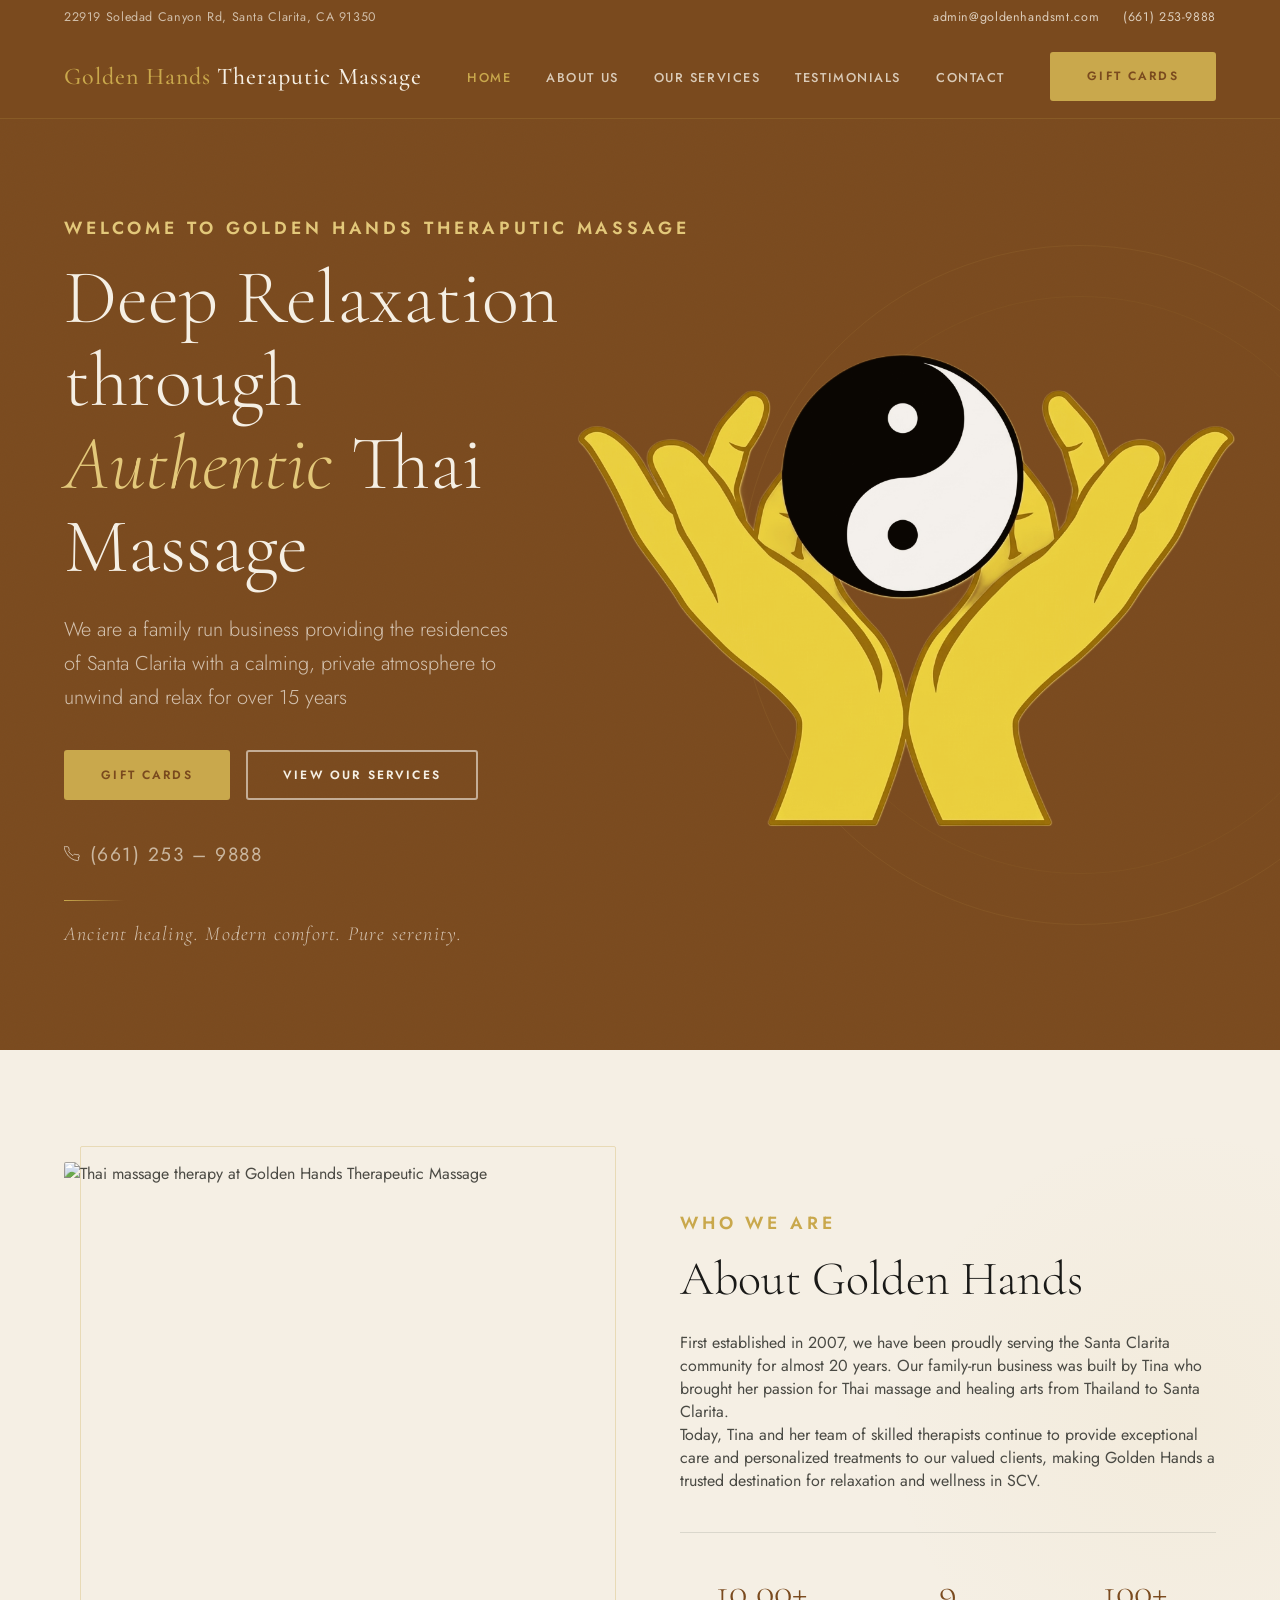
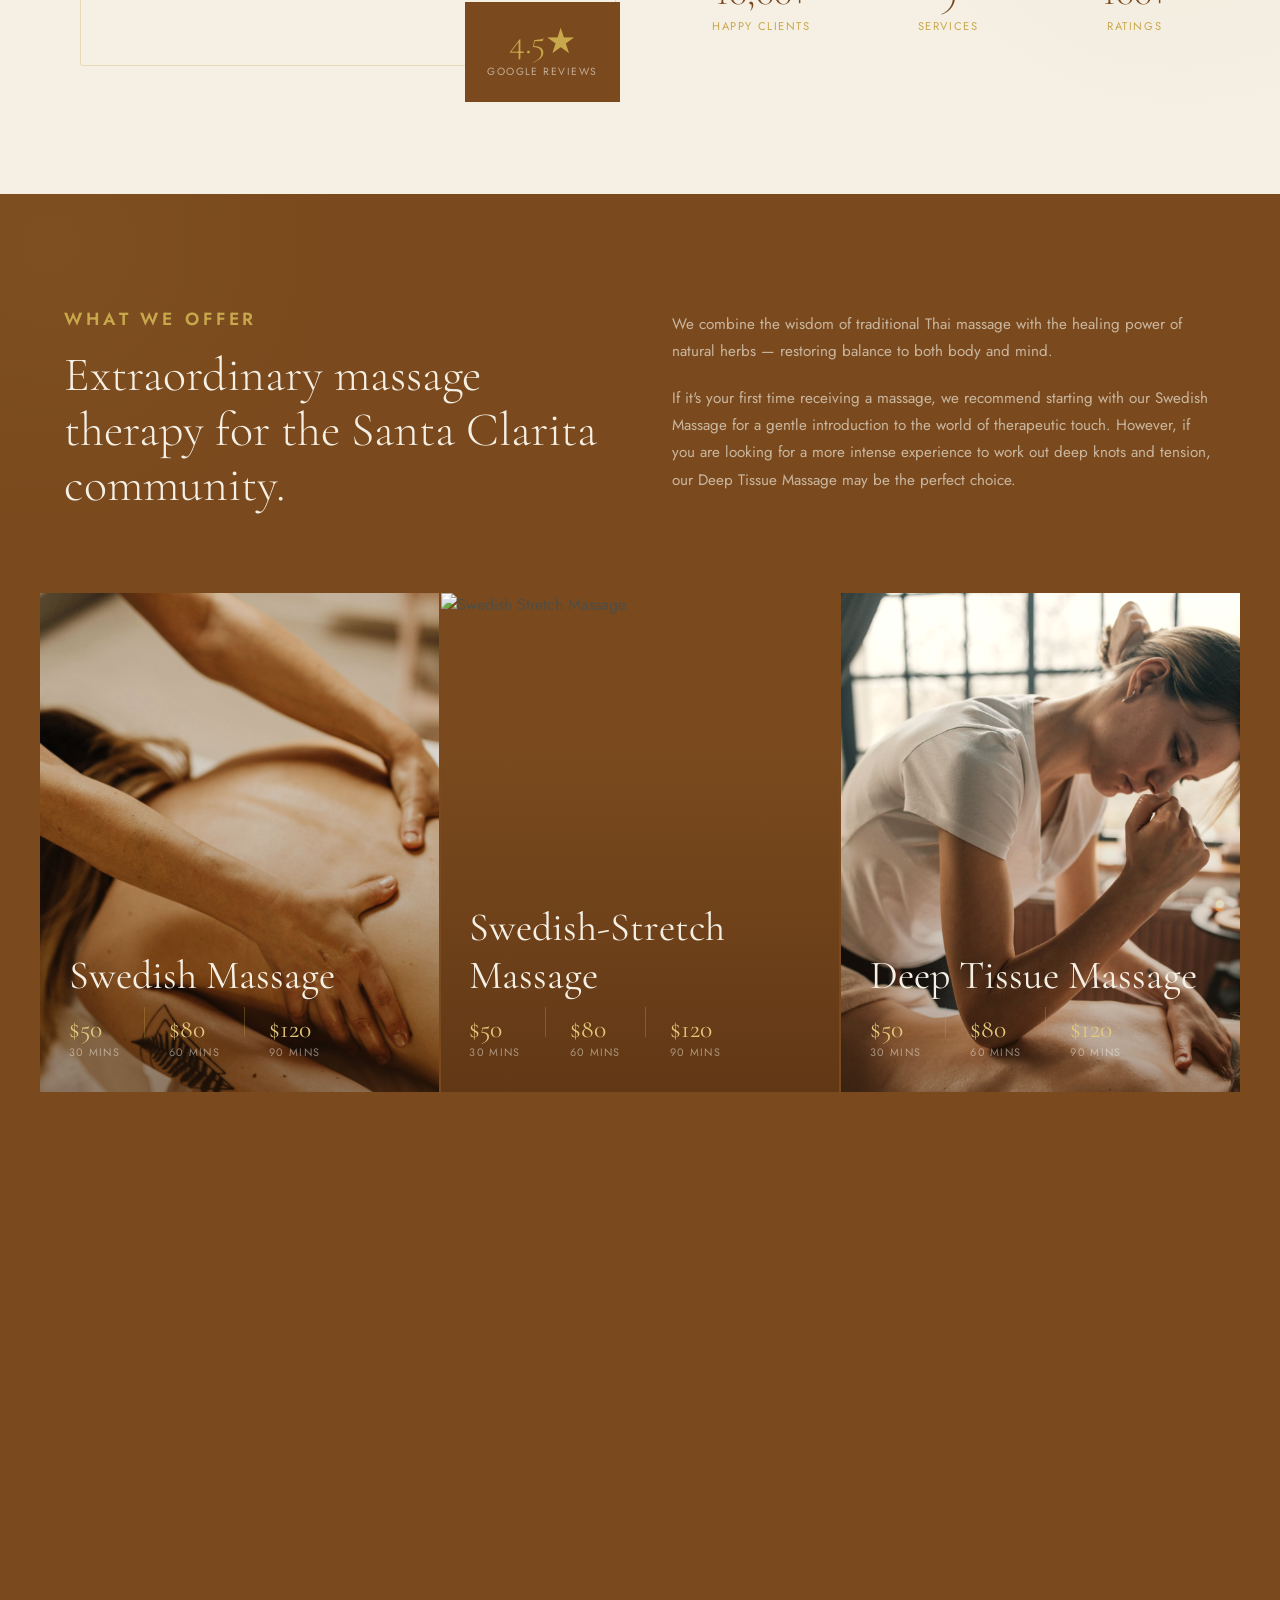
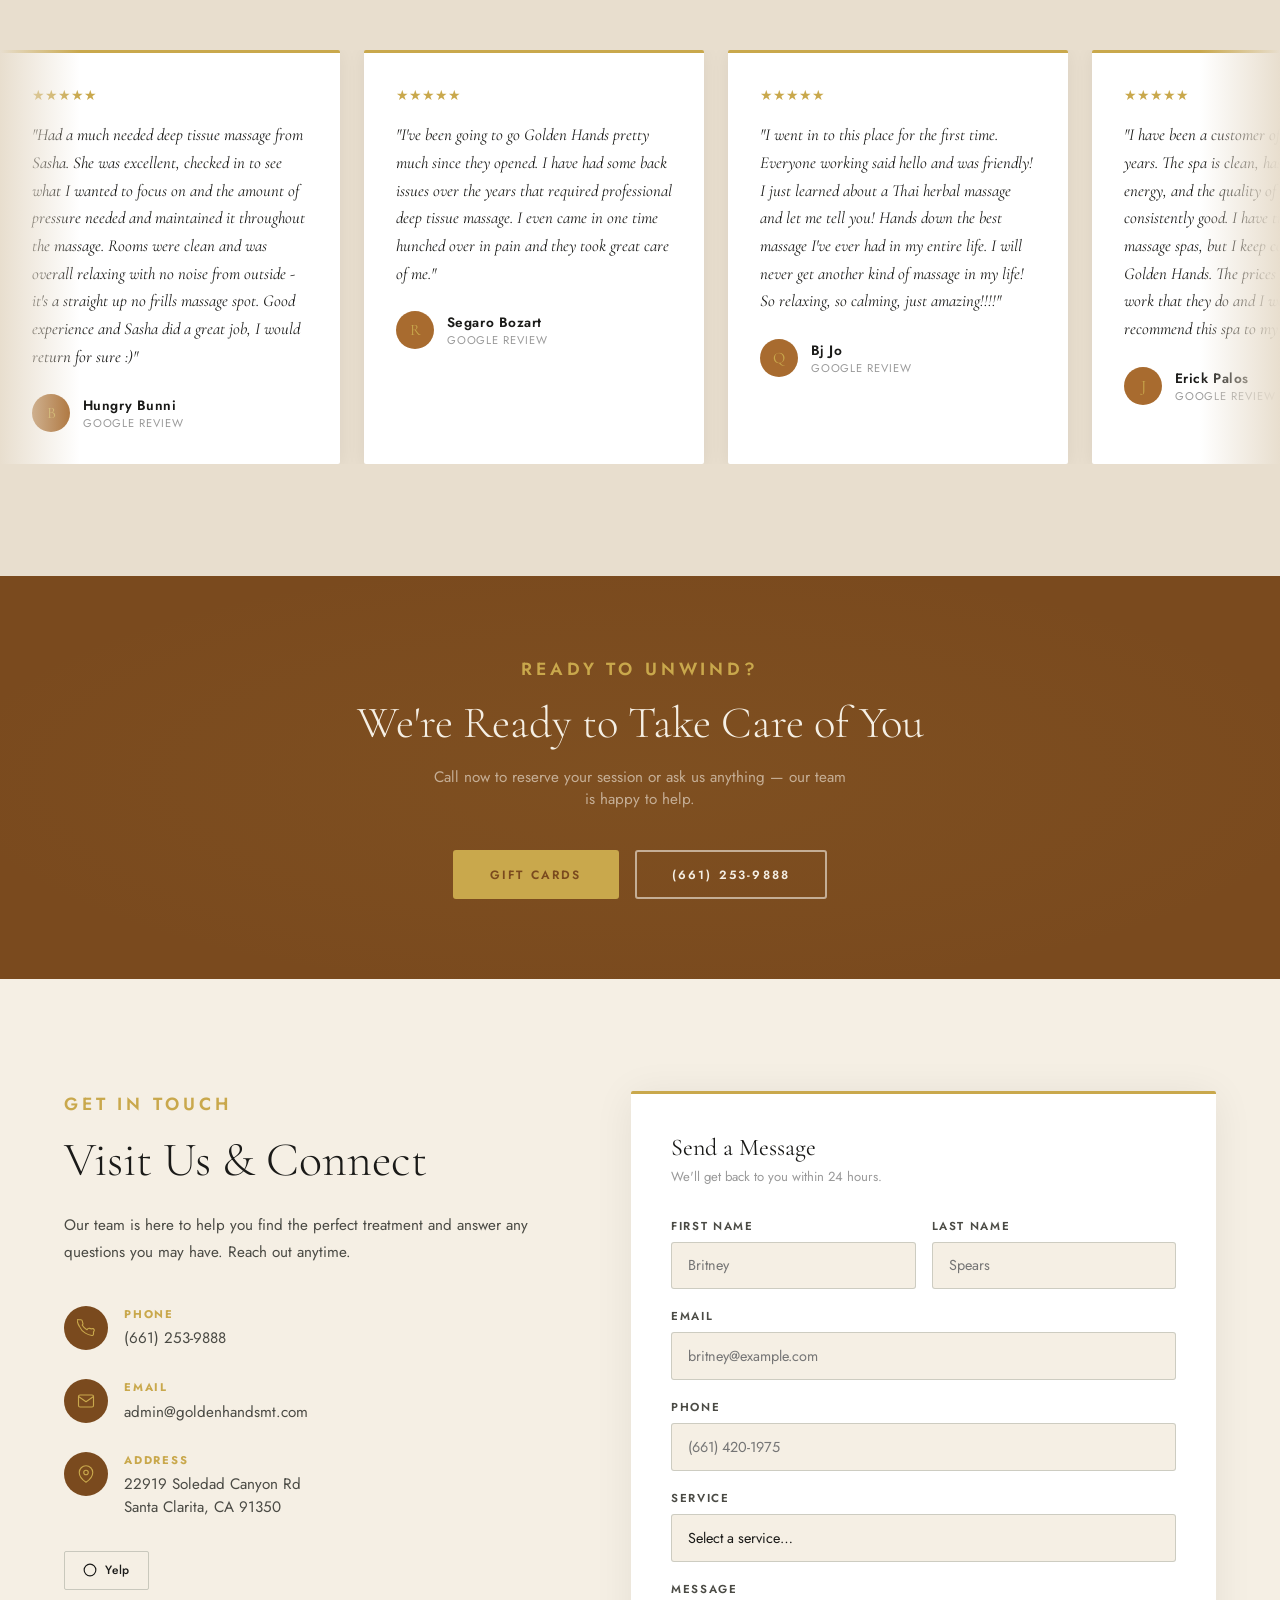
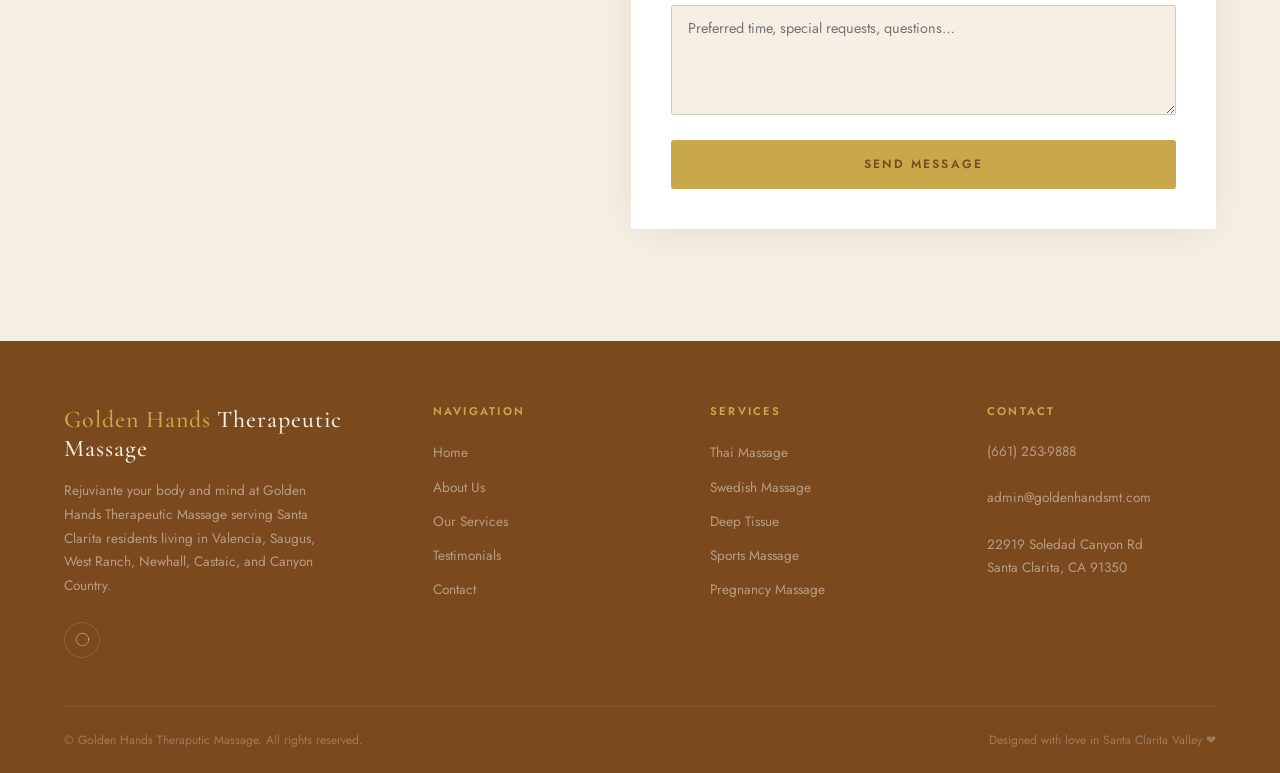
==== index.html @ e62a9549 "added waxing & facial pricing, updated font size, changed colors" ====
<!DOCTYPE html>
<html lang="en">

<head>
  <meta charset="UTF-8" />
  <meta name="viewport" content="width=device-width,initial-scale=1.0" />
  <title>Golden Hands - Valencia, Santa Clarita, 91350 Best Massage in California</title>
  <link rel="preconnect" href="https://fonts.googleapis.com" />
  <link rel="preconnect" href="https://fonts.gstatic.com" crossorigin />
  <link
    href="https://fonts.googleapis.com/css2?family=Cormorant+Garamond:ital,wght@0,300;0,400;0,500;1,300;1,400&family=Jost:wght@300;400;500;600&display=swap"
    rel="stylesheet" />
  <link rel="stylesheet" href="style.css" />
  <link rel="icon" type="image/png" href="./assets/imgs/gh_logo.png" />
</head>

<body>

  <!-- TOP BAR -->
  <div class="topbar">
    <div class="wrap">
      <span>22919 Soledad Canyon Rd, Santa Clarita, CA 91350</span>
      <div class="tb-links">
        <a href="mailto:admin@goldenhandsmt.com">admin@goldenhandsmt.com</a>
        <a href="tel:6612539888">(661) 253-9888</a>
      </div>
    </div>
  </div>

  <!-- NAV -->
  <nav id="main-nav">
    <div class="wrap">
      <div class="nav-in">
        <a href="#" class="logo"><span>Golden Hands </span>Theraputic Massage</span></a>
        <ul class="nav-links">
          <li><a href="#hero">Home</a></li>
          <li><a href="#about">About Us</a></li>
          <li><a href="#services">Our Services</a></li>
          <li><a href="#testimonials">Testimonials</a></li>
          <li><a href="#contact">Contact</a></li>
        </ul>
        <a href="https://www.thegiftcardcafe.com/vcart/shopPackage.php" target="_blank" rel="noopener"
          class="btn btn-gold nav-bk">Gift Cards</a>
        <button class="hamburger" id="ham" aria-label="Toggle menu"><span></span><span></span><span></span></button>
      </div>
    </div>
    <div class="mob-menu" id="mob">
      <a href="#hero">Home</a>
      <a href="#about">About Us</a>
      <a href="#services">Our Services</a>
      <a href="#testimonials">Testimonials</a>
      <a href="#contact">Contact</a>
      <a href="https://www.thegiftcardcafe.com/vcart/shopPackage.php" target="_blank" rel="noopener"
        class="btn btn-gold">Gift Cards</a>
    </div>
  </nav>

  <!-- HERO -->
  <section id="hero">
    <div class="hero-bg"></div>
    <div class="hero-grain"></div>
    <div class="hero-ring"></div>
    <div class="hero-logo">
      <img src="assets/imgs/gh_logo.png" alt="Golden Hands Therapeutic Massage Logo" />
    </div>
    <div class="wrap">
      <div class="hero-content">
        <span class="eyebrow">Welcome to Golden Hands Theraputic Massage</span>
        <h1>Deep Relaxation through<br><em>Authentic</em> Thai Massage</h1>
        <p>We are a family run business providing the residences of Santa Clarita with a calming, private atmosphere
          to unwind and relax for over 15 years</p>
        <div class="hero-cta">
          <a href="https://www.thegiftcardcafe.com/vcart/shopPackage.php" target="_blank" rel="noopener"
            class="btn btn-gold">Gift Cards</a>
          <a href="#services" class="btn btn-ol-lt">View Our Services</a>
        </div>
        <a href="tel:6612539888" class="hero-phone">
          <svg width="16" height="16" viewBox="0 0 24 24" fill="none" stroke="currentColor" stroke-width="1.5"
            stroke-linecap="round" stroke-linejoin="round">
            <path
              d="M22 16.92v3a2 2 0 01-2.18 2 19.79 19.79 0 01-8.63-3.07A19.5 19.5 0 013.17 9.81a19.79 19.79 0 01-3.07-8.62A2 2 0 012.08 1h3a2 2 0 012 1.72c.127.96.361 1.903.7 2.81a2 2 0 01-.45 2.11L6.91 8.06a16 16 0 006.29 6.29l1.42-1.42a2 2 0 012.11-.45c.907.339 1.85.573 2.81.7A2 2 0 0122 16.92z" />
          </svg>
          (661) 253 – 9888
        </a>
        <div class="hero-div"></div>
        <p class="hero-tag">Ancient healing. Modern comfort. Pure serenity.</p>
      </div>
    </div>
  </section>

  <!-- ABOUT -->
  <section id="about">
    <div class="wrap">
      <div class="about-grid">
        <div class="about-img-wrap reveal">
          <div class="about-frame"></div>
          <img src="https://images.unsplash.com/photo-1544161515-4ab6ce6db874?w=700&q=80"
            alt="Thai massage therapy at Golden Hands Therapeutic Massage" />
          <div class="about-badge"><strong>4.5★</strong><span>Google Reviews</span></div>
        </div>
        <div class="reveal">
          <span class="eyebrow">Who We Are</span>
          <h2 class="section-title">About Golden Hands</h2>
          <p>First established in 2007, we have been proudly serving the Santa Clarita community for almost 20 years.
            Our family-run business was built by Tina who brought her passion for Thai massage and healing arts from
            Thailand to Santa Clarita.
          </p>
          <p>Today, Tina and her team of skilled therapists continue to provide exceptional care and personalized
            treatments to our valued clients, making Golden Hands a trusted destination for relaxation and wellness in
            SCV.</p>
          </p>
          <div class="stats">
            <div><span class="stat-num">10,00+</span><span class="stat-lbl">Happy Clients</span></div>
            <div><span class="stat-num">9</span><span class="stat-lbl">Services</span></div>
            <div><span class="stat-num">100+</span><span class="stat-lbl">Ratings</span></div>
          </div>
        </div>
      </div>
    </div>
  </section>

  <!-- SERVICES -->
  <section id="services">
    <div class="wrap">
      <div class="svc-intro">
        <div class="reveal">
          <span class="eyebrow">What We Offer</span>
          <h2 class="section-title">Extraordinary massage therapy for the Santa Clarita community.</h2>
        </div>
        <div class="svc-intro-r reveal">
          <p>We combine the wisdom of traditional Thai massage with the healing power of natural herbs — restoring
            balance to both body and mind.</p>
          <p>If it's your first time receiving a massage, we recommend starting with our Swedish Massage for a gentle
            introduction to the world of therapeutic touch. However, if you are looking for a more intense experience to
            work out deep knots and tension, our Deep Tissue Massage may be the perfect choice.</p>
        </div>
      </div>
    </div>
    <div class="svc-grid">

      <div class="svc-card">
        <img src="assets/imgs/swedish_massage.jpg" alt="Swedish Massage" />
        <div class="svc-overlay">
          <h3 class="svc-name">Swedish Massage</h3>
          <p class="svc-desc">Gentle massage to ease stress, boost circulation, and provide calm relaxation — ideal for
            a peaceful day.</p>
          <div class="svc-prices">
            <div class="p-item"><span class="p-amt">$50</span><span class="p-dur">30 mins</span></div>
            <div class="p-div"></div>
            <div class="p-item"><span class="p-amt">$80</span><span class="p-dur">60 mins</span></div>
            <div class="p-div"></div>
            <div class="p-item"><span class="p-amt">$120</span><span class="p-dur">90 mins</span></div>
          </div>
        </div>
        <a href="https://www.thegiftcardcafe.com/vcart/shopPackage.php" target="_blank" rel="noopener"
          class="svc-book">Book
          →</a>
      </div>

      <div class="svc-card">
        <img src="assets/imgs/swedish_stretch.png" alt="Swedish Stretch Massage" />
        <div class="svc-overlay">
          <h3 class="svc-name">Swedish-Stretch Massage</h3>
          <p class="svc-desc">Gentle massage to ease stress, boost circulation, and provide calm relaxation including
            stretching — ideal for
            a peaceful day.</p>
          <div class="svc-prices">
            <div class="p-item"><span class="p-amt">$50</span><span class="p-dur">30 mins</span></div>
            <div class="p-div"></div>
            <div class="p-item"><span class="p-amt">$80</span><span class="p-dur">60 mins</span></div>
            <div class="p-div"></div>
            <div class="p-item"><span class="p-amt">$120</span><span class="p-dur">90 mins</span></div>
          </div>
        </div>
        <a href="https://www.thegiftcardcafe.com/vcart/shopPackage.php" target="_blank" rel="noopener"
          class="svc-book">Book
          →</a>
      </div>

      <div class="svc-card">
        <img src="./assets/imgs/deep_tissue2.jpg" alt="Deep Tissue Massage" />
        <div class="svc-overlay">
          <h3 class="svc-name">Deep Tissue Massage</h3>
          <p class="svc-desc">Target chronic tension — release tight knots and restore your body's vitality with focused
            pressure.</p>
          <div class="svc-prices">
            <div class="p-item"><span class="p-amt">$50</span><span class="p-dur">30 mins</span></div>
            <div class="p-div"></div>
            <div class="p-item"><span class="p-amt">$80</span><span class="p-dur">60 mins</span></div>
            <div class="p-div"></div>
            <div class="p-item"><span class="p-amt">$120</span><span class="p-dur">90 mins</span></div>
          </div>
        </div>
        <a href="https://www.thegiftcardcafe.com/vcart/shopPackage.php" target="_blank" rel="noopener"
          class="svc-book">Book
          →</a>
      </div>

      <div class="svc-card">
        <img src="./assets/imgs/thai_massage.jpg" alt="Deep Tissue Thai Massage" />
        <div class="svc-overlay">
          <h3 class="svc-name">Deep Tissue-Thai Massage</h3>
          <p class="svc-desc">Target chronic tension — release tight knots and restore your body's vitality with focused
            pressure. While incorporating elements of Thai massage of stepping and feet to stretch the body</p>
          <div class="svc-prices">
            <div class="p-item"><span class="p-amt">$50</span><span class="p-dur">30 mins</span></div>
            <div class="p-div"></div>
            <div class="p-item"><span class="p-amt">$80</span><span class="p-dur">60 mins</span></div>
            <div class="p-div"></div>
            <div class="p-item"><span class="p-amt">$120</span><span class="p-dur">90 mins</span></div>
          </div>
        </div>
        <a href="https://www.thegiftcardcafe.com/vcart/shopPackage.php" target="_blank" rel="noopener"
          class="svc-book">Book
          →</a>
      </div>

      <div class="svc-card">
        <img src="./assets/imgs/sports_massage.jpg" alt="Sports Massage" />
        <div class="svc-overlay">
          <h3 class="svc-name">Sports Massage</h3>
          <p class="svc-desc">Similar to a deep tissue massage, but tailored for athletes to enhance performance,
            increase flexibility, and target specific injury-prone areas</p>
          <div class="svc-prices">
            <div class="p-item"><span class="p-amt">$50</span><span class="p-dur">30 mins</span></div>
            <div class="p-div"></div>
            <div class="p-item"><span class="p-amt">$80</span><span class="p-dur">60 mins</span></div>
            <div class="p-div"></div>
            <div class="p-item"><span class="p-amt">$120</span><span class="p-dur">90 mins</span></div>
          </div>
        </div>
        <a href="https://www.thegiftcardcafe.com/vcart/shopPackage.php" target="_blank" rel="noopener"
          class="svc-book">Book
          →</a>
      </div>

      <div class="svc-card">
        <img src="assets/imgs/pregnancy_massage2.webp" alt="Pregnancy Massage" />
        <div class="svc-overlay">
          <h3 class="svc-name">Pregnancy Massage</h3>
          <p class="svc-desc">A pregnancy massage is a gentle, soothing therapy tailored to support a pregnant person’s
            changing body, helping relieve tension in areas like the lower back, hips, and legs.</p>
          <p class="svc-desc">It is recommended to be atleast in the second trimester(12 weeks) to receive this
            treatment.</p>
          <div class="svc-prices">
            <div class="p-item"><span class="p-amt">$70</span><span class="p-dur">60 mins</span></div>
            <div class="p-div"></div>
            <div class="p-item"><span class="p-amt">$70</span><span class="p-dur">60 mins</span></div>
            <div class="p-div"></div>
            <div class="p-item"><span class="p-amt">$100</span><span class="p-dur">90 mins</span></div>
          </div>
        </div>
        <a href="https://www.thegiftcardcafe.com/vcart/shopPackage.php" target="_blank" rel="noopener"
          class="svc-book">Book
          →</a>
      </div>

      <div class="svc-card">
        <img src="assets/imgs/hotstone.jpg" alt="Hot Stone Massage" />
        <div class="svc-overlay">
          <h3 class="svc-name">Hot Stone Massage</h3>
          <p class="svc-desc">A hot stone massage is a deeply relaxing treatment that uses smooth, heated stones placed
            on key areas of the body and incorporated into the massage to ease muscle tension. The warmth of the stones
            helps improve circulation, melt away stress, and promote a profound sense of calm and balance.</p>
          <div class="svc-prices">
            <div class="p-item"><span class="p-amt">$90</span><span class="p-dur">60 mins</span></div>
            <div class="p-div"></div>
            <div class="p-item"><span class="p-amt">$135</span><span class="p-dur">90 mins</span></div>
          </div>
        </div>
        <a href="https://www.thegiftcardcafe.com/vcart/shopPackage.php" target="_blank" rel="noopener"
          class="svc-book">Book
          →</a>
      </div>


      <div class="svc-card">
        <img src="assets/imgs/herbal1.jpg" alt="Thai Herbal Massage" />
        <div class="svc-overlay">
          <h3 class="svc-name">Thai Herbal Massage</h3>
          <p class="svc-desc">This treatment is used in combination with traditional Thai and Deep Tissue massage by
            using a steamed Herb Balls.</p>
          <p class="svc-desc">The herbals are imported from Thailand and contains turmeric, plai, kaffir lime, camphor
            and tamarind. The herbs deeply relax muscles and reduce inflammation while drawing out toxins, and purfy,
            heal and smooth the skin.</p>
          <div class="svc-prices">
            <div class="p-item"><span class="p-amt">$110</span><span class="p-dur">60 mins</span></div>
            <div class="p-div"></div>
            <div class="p-item"><span class="p-amt">$155</span><span class="p-dur">90 mins</span></div>
          </div>
        </div>
        <a href="https://www.thegiftcardcafe.com/vcart/shopPackage.php" target="_blank" rel="noopener"
          class="svc-book">Book
          →</a>
      </div>

      <div class="svc-card">
        <img src="https://images.unsplash.com/photo-1540555700478-4be289fbecef?w=600&q=80" alt="Combination Massage" />
        <div class="svc-overlay">
          <h3 class="svc-name">Body Scrub</h3>
          <p class="svc-desc">A body scrub that exfoliates and nourishes the skin, leaving it smooth and radiant.</p>
          <div class="svc-prices">
            <div class="p-item"><span class="p-amt">$70</span><span class="p-dur">40 mins</span></div>
          </div>
        </div>
        <a href="https://www.thegiftcardcafe.com/vcart/shopPackage.php" target="_blank" rel="noopener"
          class="svc-book">Book
          →</a>
      </div>
    </div>
    <!-- MORE SERVICES -->
    <div class="more-services">
      <div class="wrap">
        <div class="more-header reveal">
          <span class="eyebrow">Beyond Massage</span>
          <h2 class="section-title" style="color:var(--cream)">More Services</h2>
        </div>
        <div class="more-grid">

          <!-- Facial Card -->
          <div class="more-card reveal">
            <!-- <div class="more-card-img">
              <img src="./assets/imgs/custom_facial.jpg" alt="Facial Services" />
            </div> -->
            <div class="more-card-body">
              <!-- <h3>Facial Treatments</h3>
              <p>Golden Hands has been proudly serving the Santa Clarita community since 2008. We provide superior
                quality facial services at reasonable prices so we become part of your routine — not just a luxury.</p> -->
              <div class="facial-services">
                <div class="facial-item">
                  <div class="facial-info">
                    <span class="facial-name">Custom Facial</span>
                    <span class="facial-desc">Deep pore cleansing, skin analysis, exfoliation, extractions, conditioning
                      masque, European massage, toning, moisturize and sun protection therapy.</span>
                  </div>
                  <div class="p-item">
                    <span class="p-amt">$80</span>
                    <span class="p-dur">60 mins</span>
                  </div>
                </div>
                <div class="facial-item">
                  <div class="facial-info">
                    <span class="facial-name">Express Facial</span>
                    <span class="facial-desc">Maximum results in minimum time. Cleansing with steam, skin analysis,
                      exfoliation, extractions, conditioning masque, toning, moisturize and sun protection
                      therapy.</span>
                  </div>
                  <div class="p-item">
                    <span class="p-amt">$50</span>
                    <span class="p-dur">30 mins</span>
                  </div>
                </div>
              </div>
              <!-- <a href="#contact" class="btn btn-gold" style="margin-top:1.5rem">Book Facial</a> -->
            </div>
          </div>

          <!-- Waxing Card -->
          <div class="more-card reveal">
            <!-- <div class="more-card-img">
              <img src="./assets/imgs/waxing.jpg" alt="Waxing Services" />
            </div> -->
            <div class="more-card-body">
              <h3>Waxing Services</h3>
              <p>Smooth, professional waxing for both women and men. We use high-quality wax to ensure a comfortable
                experience with long-lasting results.</p>
              <button class="btn btn-gold wax-toggle" onclick="toggleWax(this)">View Prices ↓</button>

              <!-- Wax Price List (hidden by default) -->
              <div class="wax-prices" id="wax-prices">
                <div class="wax-grid">
                  <div class="wax-table">
                    <h4 class="wax-title">Women</h4>
                    <div class="wax-row"><span>Eyebrow</span><span>$15</span></div>
                    <div class="wax-row"><span>Upper Lip</span><span>$10</span></div>
                    <div class="wax-row"><span>Chin</span><span>$10</span></div>
                    <div class="wax-row"><span>Cheeks</span><span>$15</span></div>
                    <div class="wax-row"><span>Full Face</span><span>$40</span></div>
                    <div class="wax-row"><span>Under Arm</span><span>$20</span></div>
                    <div class="wax-row"><span>Half Arm</span><span>$25</span></div>
                    <div class="wax-row"><span>Full Arm</span><span>$50</span></div>
                    <div class="wax-row"><span>Half Leg</span><span>$35</span></div>
                    <div class="wax-row"><span>Full Leg</span><span>$60</span></div>
                    <div class="wax-row"><span>Bikini</span><span>$40</span></div>
                    <div class="wax-row"><span>Buttocks</span><span>$40</span></div>
                    <div class="wax-row"><span>Brazilian</span><span>$50</span></div>
                  </div>
                  <div class="wax-table">
                    <h4 class="wax-title">Men</h4>
                    <div class="wax-row"><span>Eyebrow</span><span>$15</span></div>
                    <div class="wax-row"><span>Nose</span><span>$10</span></div>
                    <div class="wax-row"><span>Ears</span><span>$10</span></div>
                    <div class="wax-row"><span>Under Arm</span><span>$25</span></div>
                    <div class="wax-row"><span>Half Arm</span><span>$30</span></div>
                    <div class="wax-row"><span>Full Arm</span><span>$60</span></div>
                    <div class="wax-row"><span>Shoulder/Pect</span><span>$30</span></div>
                    <div class="wax-row"><span>Chest</span><span>$40+</span></div>
                    <div class="wax-row"><span>Back</span><span>$55+</span></div>
                    <div class="wax-row"><span>Half Leg</span><span>$40</span></div>
                    <div class="wax-row"><span>Full Leg</span><span>$70</span></div>
                    <div class="wax-row"><span>Bikini</span><span>$40</span></div>
                    <div class="wax-row"><span>Buttocks</span><span>$40</span></div>
                    <div class="wax-row"><span>Brazilian</span><span>$60</span></div>
                    <div class="wax-row"><span>Toes</span><span>$10</span></div>
                  </div>
                </div>
                <!-- <a href="#contact" class="btn btn-gold" style="margin-top:1.5rem">Book Waxing</a> -->
              </div>

            </div>
          </div>

        </div>
      </div>
    </div>
  </section>

  <!-- TESTIMONIALS -->
  <section id="testimonials">
    <div class="wrap">
      <div class="t-header reveal">
        <span class="eyebrow">Testimonials</span>
        <h2 class="section-title">Customer Feedback &amp; Reviews</h2>
        <div class="stars-row">★★★★★</div>
      </div>
    </div>
    <div class="t-wrap">
      <div class="t-track">
        <div class="r-card">
          <div class="r-stars">★★★★★</div>
          <p class="r-text">"Had a much needed deep tissue massage from Sasha. She was excellent, checked in to see what
            I wanted to focus on and the amount of pressure needed and maintained it throughout the massage. Rooms were
            clean and was overall relaxing with no noise from outside - it's a straight up no frills massage spot. Good
            experience and Sasha did a great job, I would return for sure :)"</p>
          <div class="r-auth">
            <div class="r-av">B</div>
            <div>
              <div class="r-name">Hungry Bunni</div>
              <div class="r-src">Google Review</div>
            </div>
          </div>
        </div>
        <div class="r-card">
          <div class="r-stars">★★★★★</div>
          <p class="r-text">"I've been going to go Golden Hands pretty much since they opened. I have had some back
            issues over the years that required professional deep tissue massage. I even came in one time hunched over
            in pain and they took great care of me."</p>
          <div class="r-auth">
            <div class="r-av">R</div>
            <div>
              <div class="r-name">Segaro Bozart</div>
              <div class="r-src">Google Review</div>
            </div>
          </div>
        </div>
        <div class="r-card">
          <div class="r-stars">★★★★★</div>
          <p class="r-text">"I went in to this place for the first time. Everyone working said hello and was friendly! I
            just learned about a Thai herbal massage and let me tell you! Hands down the best massage I've ever had in
            my entire life. I will never get another kind of massage in my life! So relaxing, so calming, just
            amazing!!!!"</p>
          <div class="r-auth">
            <div class="r-av">Q</div>
            <div>
              <div class="r-name">Bj Jo</div>
              <div class="r-src">Google Review</div>
            </div>
          </div>
        </div>
        <div class="r-card">
          <div class="r-stars">★★★★★</div>
          <p class="r-text">"I have been a customer of this spa for eight years. The spa is clean, has a feeling of good
            energy, and the quality of their work is consistently good. I have tried several Thai massage spas, but I
            keep coming back to Golden Hands. The prices are very fair for the work that they do and I would not
            hesitate to recommend this spa to my friends."</p>
          <div class="r-auth">
            <div class="r-av">J</div>
            <div>
              <div class="r-name">Erick Palos</div>
              <div class="r-src">Google Review</div>
            </div>
          </div>
        </div>
        <div class="r-card">
          <div class="r-stars">★★★★★</div>
          <p class="r-text">"I have had three massages now, by two different therapists. I have a pinched nerve in my
            neck that has left me in a lot of pain regularly. Every time I walk out after getting a massage, I have
            significantly less pain, and my nerve damage gets better (less) with each visit.
            Highly recommend"</p>
          <div class="r-auth">
            <div class="r-av">C</div>
            <div>
              <div class="r-name">Elvis King</div>
              <div class="r-src">Google Review</div>
            </div>
          </div>
        </div>
        <div class="r-card">
          <div class="r-stars">★★★★★</div>
          <p class="r-text">"Came in today for the first time. Tina was helpful and professional and Ava did a
            spectacular job. Will certainly be back."</p>
          <div class="r-auth">
            <div class="r-av">A</div>
            <div>
              <div class="r-name">Daren Viles</div>
              <div class="r-src">Google Review</div>
            </div>
          </div>
        </div>
        <div class="r-card">
          <div class="r-stars">★★★★★</div>
          <p class="r-text">"I've been in terrible pain last several weeks and today I went to go see if they take walk
            ins and they do
            They gave me a 30 minute massage and very professional treatment from the moment I walked in I will
            definitely be returning and letting my friends and family to come here prices are reasonable AAA massage
            therapy glad I've found my massage place here locally."</p>
          <div class="r-auth">
            <div class="r-av">M</div>
            <div>
              <div class="r-name">Ricardo S</div>
              <div class="r-src">Yelp Review</div>
            </div>
          </div>
        </div>
        <!-- duplicate set for seamless infinite scroll -->
        <div class="r-card">
          <div class="r-stars">★★★★★</div>
          <p class="r-text">"Had a much needed deep tissue massage from Sasha. She was excellent, checked in to see what
            I wanted to focus on and the amount of pressure needed and maintained it throughout the massage. Rooms were
            clean and was overall relaxing with no noise from outside - it's a straight up no frills massage spot. Good
            experience and Sasha did a great job, I would return for sure :)"</p>
          <div class="r-auth">
            <div class="r-av">B</div>
            <div>
              <div class="r-name">Hungry Bunni</div>
              <div class="r-src">Google Review</div>
            </div>
          </div>
        </div>
        <div class="r-card">
          <div class="r-stars">★★★★★</div>
          <p class="r-text">"I've been going to go Golden Hands pretty much since they opened. I have had some back
            issues over the years that required professional deep tissue massage. I even came in one time hunched over
            in pain and they took great care of me."</p>
          <div class="r-auth">
            <div class="r-av">R</div>
            <div>
              <div class="r-name">Segaro Bozart</div>
              <div class="r-src">Google Review</div>
            </div>
          </div>
        </div>
        <div class="r-card">
          <div class="r-stars">★★★★★</div>
          <p class="r-text">"I went in to this place for the first time. Everyone working said hello and was friendly! I
            just learned about a Thai herbal massage and let me tell you! Hands down the best massage I've ever had in
            my entire life. I will never get another kind of massage in my life! So relaxing, so calming, just
            amazing!!!!"</p>
          <div class="r-auth">
            <div class="r-av">Q</div>
            <div>
              <div class="r-name">Bj Jo</div>
              <div class="r-src">Google Review</div>
            </div>
          </div>
        </div>
        <div class="r-card">
          <div class="r-stars">★★★★★</div>
          <p class="r-text">"I have been a customer of this spa for eight years. The spa is clean, has a feeling of good
            energy, and the quality of their work is consistently good. I have tried several Thai massage spas, but I
            keep coming back to Golden Hands. The prices are very fair for the work that they do and I would not
            hesitate to recommend this spa to my friends."</p>
          <div class="r-auth">
            <div class="r-av">J</div>
            <div>
              <div class="r-name">Erick Palos</div>
              <div class="r-src">Google Review</div>
            </div>
          </div>
        </div>
        <div class="r-card">
          <div class="r-stars">★★★★★</div>
          <p class="r-text">"I have had three massages now, by two different therapists. I have a pinched nerve in my
            neck that has left me in a lot of pain regularly. Every time I walk out after getting a massage, I have
            significantly less pain, and my nerve damage gets better (less) with each visit.
            Highly recommend"</p>
          <div class="r-auth">
            <div class="r-av">C</div>
            <div>
              <div class="r-name">Elvis King</div>
              <div class="r-src">Google Review</div>
            </div>
          </div>
        </div>
        <div class="r-card">
          <div class="r-stars">★★★★★</div>
          <p class="r-text">"Came in today for the first time. Tina was helpful and professional and Ava did a
            spectacular job. Will certainly be back."</p>
          <div class="r-auth">
            <div class="r-av">A</div>
            <div>
              <div class="r-name">Daren Viles</div>
              <div class="r-src">Google Review</div>
            </div>
          </div>
        </div>
        <div class="r-card">
          <div class="r-stars">★★★★★</div>
          <p class="r-text">"I've been in terrible pain last several weeks and today I went to go see if they take walk
            ins and they do
            They gave me a 30 minute massage and very professional treatment from the moment I walked in I will
            definitely be returning and letting my friends and family to come here prices are reasonable AAA massage
            therapy glad I've found my massage place here locally."</p>
          <div class="r-auth">
            <div class="r-av">M</div>
            <div>
              <div class="r-name">Ricardo S</div>
              <div class="r-src">Yelp Review</div>
            </div>
          </div>
        </div>
      </div>
    </div>
  </section>

  <!-- CTA STRIP -->
  <div class="cta-strip">
    <div class="wrap reveal">
      <span class="eyebrow">Ready to Unwind?</span>
      <h2>We're Ready to Take Care of You</h2>
      <p>Call now to reserve your session or ask us anything — our team is happy to help.</p>
      <div class="cta-btns">
        <a href="https://www.thegiftcardcafe.com/vcart/shopPackage.php" target="_blank" rel="noopener"
          class="btn btn-gold">Gift Cards</a>
        <a href="tel:6612539888" class="btn btn-ol-lt">(661) 253-9888</a>
      </div>
    </div>
  </div>

  <!-- CONTACT -->
  <section id="contact">
    <div class="wrap">
      <div class="contact-grid">
        <div class="c-info reveal">
          <span class="eyebrow">Get in Touch</span>
          <h2 class="section-title">Visit Us &amp; Connect</h2>
          <p>Our team is here to help you find the perfect treatment and answer any questions you may have. Reach out
            anytime.</p>
          <div class="c-item">
            <div class="c-icon"><svg width="18" height="18" viewBox="0 0 24 24" fill="none" stroke="currentColor"
                stroke-width="1.5" stroke-linecap="round" stroke-linejoin="round">
                <path
                  d="M22 16.92v3a2 2 0 01-2.18 2 19.79 19.79 0 01-8.63-3.07A19.5 19.5 0 013.17 9.81a19.79 19.79 0 01-3.07-8.62A2 2 0 012.08 1h3a2 2 0 012 1.72c.127.96.361 1.903.7 2.81a2 2 0 01-.45 2.11L6.91 8.06a16 16 0 006.29 6.29l1.42-1.42a2 2 0 012.11-.45c.907.339 1.85.573 2.81.7A2 2 0 0122 16.92z" />
              </svg></div>
            <div class="c-item-txt"><strong>Phone</strong><a href="tel:6612539888">(661) 253-9888</a></div>
          </div>
          <div class="c-item">
            <div class="c-icon"><svg width="18" height="18" viewBox="0 0 24 24" fill="none" stroke="currentColor"
                stroke-width="1.5" stroke-linecap="round" stroke-linejoin="round">
                <path d="M4 4h16c1.1 0 2 .9 2 2v12c0 1.1-.9 2-2 2H4c-1.1 0-2-.9-2-2V6c0-1.1.9-2 2-2z" />
                <polyline points="22,6 12,13 2,6" />
              </svg></div>
            <div class="c-item-txt"><strong>Email</strong><a
                href="mailto:admin@goldenhandsmt.com">admin@goldenhandsmt.com</a></div>
          </div>
          <div class="c-item">
            <div class="c-icon"><svg width="18" height="18" viewBox="0 0 24 24" fill="none" stroke="currentColor"
                stroke-width="1.5" stroke-linecap="round" stroke-linejoin="round">
                <path d="M21 10c0 7-9 13-9 13s-9-6-9-13a9 9 0 0118 0z" />
                <circle cx="12" cy="10" r="3" />
              </svg></div>
            <div class="c-item-txt"><strong>Address</strong>
              <p>22919 Soledad Canyon Rd<br> Santa Clarita, CA 91350</p>
            </div>
          </div>
          <div class="c-socials">
            <!-- <a href="https://www.instagram.com/" target="_blank" rel="noopener" class="soc-btn">
              <svg width="14" height="14" viewBox="0 0 24 24" fill="none" stroke="currentColor" stroke-width="2"
                stroke-linecap="round" stroke-linejoin="round">
                <rect x="2" y="2" width="20" height="20" rx="5" ry="5" />
                <path d="M16 11.37A4 4 0 1112.63 8 4 4 0 0116 11.37z" />
                <line x1="17.5" y1="6.5" x2="17.51" y2="6.5" />
              </svg>
              Instagram
            </a> -->
            <a href="https://www.yelp.com/biz/golden-hands-therapeutic-massage-santa-clarita" target="_blank"
              rel="noopener" class="soc-btn">
              <svg width="14" height="14" viewBox="0 0 24 24" fill="none" stroke="currentColor" stroke-width="2"
                stroke-linecap="round" stroke-linejoin="round">
                <path d="M12 2C6.48 2 2 6.48 2 12s4.48 10 10 10 10-4.48 10-10S17.52 2 12 2z" />
              </svg>
              Yelp
            </a>
          </div>
        </div>

        <div class="c-form reveal">
          <h3>Send a Message</h3>
          <p class="sub">We'll get back to you within 24 hours.</p>
          <div class="form-row">
            <div class="fg"><label>First Name</label><input type="text" placeholder="Britney" /></div>
            <div class="fg"><label>Last Name</label><input type="text" placeholder="Spears" /></div>
          </div>
          <div class="fg"><label>Email</label><input type="email" placeholder="britney@example.com" /></div>
          <div class="fg"><label>Phone</label><input type="tel" placeholder="(661) 420-1975" /></div>
          <div class="fg">
            <label>Service</label>
            <select>
              <option value="">Select a service…</option>
              <option>Help</option>
              <option>Questions</option>
              <option>Employment</option>
              <option>Bookings</option>
            </select>
          </div>
          <div class="fg"><label>Message</label><textarea
              placeholder="Preferred time, special requests, questions…"></textarea></div>
          <button class="btn btn-gold f-sub"
            onclick="this.textContent='Message Sent ✓';this.style.opacity='.7';this.disabled=true">Send Message</button>
        </div>
      </div>
    </div>
  </section>

  <!-- FOOTER -->
  <footer>
    <div class="wrap">
      <div class="footer-grid">
        <div class="f-brand">
          <a href="#" class="logo"><span>Golden Hands </span>Therapeutic Massage</a>
          <p>Rejuviante your body and mind at Golden Hands Therapeutic Massage serving Santa Clarita residents living in
            Valencia, Saugus, West Ranch, Newhall, Castaic, and Canyon Country.</p>
          <div class="f-socials">
            <!-- <a href="https://www.instagram.com/" target="_blank" rel="noopener" class="f-soc"
              aria-label="Instagram">
              <svg width="15" height="15" viewBox="0 0 24 24" fill="none" stroke="currentColor" stroke-width="1.5"
                stroke-linecap="round" stroke-linejoin="round">
                <rect x="2" y="2" width="20" height="20" rx="5" />
                <path d="M16 11.37A4 4 0 1112.63 8 4 4 0 0116 11.37z" />
                <line x1="17.5" y1="6.5" x2="17.51" y2="6.5" />
              </svg>
            </a> -->
            <a href="https://www.yelp.com/biz/golden-hands-therapeutic-massage-santa-clarita" target="_blank"
              rel="noopener" class="f-soc" aria-label="Yelp">
              <svg width="15" height="15" viewBox="0 0 24 24" fill="none" stroke="currentColor" stroke-width="1.5"
                stroke-linecap="round">
                <circle cx="12" cy="12" r="10" />
              </svg>
            </a>
          </div>
        </div>

        <div class="f-col">
          <h4>Navigation</h4>
          <ul>
            <li><a href="#hero">Home</a></li>
            <li><a href="#about">About Us</a></li>
            <li><a href="#services">Our Services</a></li>
            <li><a href="#testimonials">Testimonials</a></li>
            <li><a href="#contact">Contact</a></li>
          </ul>
        </div>
        <div class="f-col">
          <h4>Services</h4>
          <ul>
            <li><a href="#services">Thai Massage</a></li>
            <li><a href="#services">Swedish Massage</a></li>
            <li><a href="#services">Deep Tissue</a></li>
            <li><a href="#services">Sports Massage</a></li>
            <li><a href="#services">Pregnancy Massage</a></li>
          </ul>
        </div>
        <div class="f-col">
          <h4>Contact</h4>
          <p><a href="tel:6612539888" style="color:rgba(245,239,228,.5);transition:color .2s"
              onmouseover="this.style.color='var(--cream)'" onmouseout="this.style.color='rgba(245,239,228,.5)'">(661)
              253-9888</a></p>
          <br>
          <p><a href="mailto:admin@goldenhandsmt.com" style="color:rgba(245,239,228,.5);transition:color .2s"
              onmouseover="this.style.color='var(--cream)'"
              onmouseout="this.style.color='rgba(245,239,228,.5)'">admin@goldenhandsmt.com</a></p>
          <br>
          <p>22919 Soledad Canyon Rd<br> Santa Clarita, CA 91350</p>
        </div>
      </div>
      <div class="footer-btm">
        <span>© Golden Hands Theraputic Massage. All rights reserved.</span>
        <span>Designed with love in Santa Clarita Valley ❤</span>
      </div>
    </div>
  </footer>

  <script>
    // ── Sticky nav shadow ───────────────────────────
    const nav = document.getElementById('main-nav');
    window.addEventListener('scroll', () => {
      nav.classList.toggle('scrolled', window.scrollY > 40);
    });

    // ── Hamburger ───────────────────────────────────
    const ham = document.getElementById('ham');
    const mob = document.getElementById('mob');
    ham.addEventListener('click', () => {
      ham.classList.toggle('open');
      mob.classList.toggle('open');
    });
    // Close mobile menu on link click
    mob.querySelectorAll('a').forEach(a => a.addEventListener('click', () => {
      ham.classList.remove('open');
      mob.classList.remove('open');
    }));

    // ── Scroll reveal ────────────────────────────────
    const obs = new IntersectionObserver((entries) => {
      entries.forEach(e => { if (e.isIntersecting) { e.target.classList.add('vis'); obs.unobserve(e.target); } });
    }, { threshold: 0.12 });
    document.querySelectorAll('.reveal').forEach(el => obs.observe(el));

    // ── Stagger service cards ────────────────────────
    const cards = document.querySelectorAll('.svc-card');
    const cardObs = new IntersectionObserver((entries) => {
      entries.forEach((e, i) => {
        if (e.isIntersecting) {
          setTimeout(() => {
            e.target.style.opacity = '1';
            e.target.style.transform = 'translateY(0)';
          }, i * 80);
          cardObs.unobserve(e.target);
        }
      });
    }, { threshold: 0.08 });
    cards.forEach(c => {
      c.style.opacity = '0';
      c.style.transform = 'translateY(24px)';
      c.style.transition = 'opacity .6s ease, transform .6s ease';
      cardObs.observe(c);
    });

    // ── Active nav link on scroll ───────────────────
    const sections = document.querySelectorAll('section[id], #hero');
    const navAs = document.querySelectorAll('.nav-links a');
    const secObs = new IntersectionObserver((entries) => {
      entries.forEach(e => {
        if (e.isIntersecting) {
          navAs.forEach(a => a.style.color = '');
          const active = document.querySelector(`.nav-links a[href="#${e.target.id}"]`);
          if (active) active.style.color = 'var(--gold)';
        }
      });
    }, { threshold: 0.4 });
    sections.forEach(s => secObs.observe(s));

    // ── Wax price toggle ─────────────────────────────
    function toggleWax(btn) {
      const prices = document.getElementById('wax-prices');
      prices.classList.toggle('open');
      btn.textContent = prices.classList.contains('open') ? 'Hide Prices ↑' : 'View Prices ↓';
    }
  </script>
</body>

</html>
---- style.css ----
/* ── VARIABLES ─────────────────────────────────── */
:root {
  --gold: #c9a84c;
  --gold-lt: #e3c87a;

  /*green tones
  --g-deep: #1a2e22;
  --g-mid: #2b4535;
  --g-soft: #3d5a47;
  */
  /* brown tones */
  --g-deep: #2c1f0e;
  --g-mid: #4a3520;
  --g-soft: #6b4e2f;

  --g-deep: #7a4a1e;
  --g-mid: #a86b2f;
  --g-soft: #c8893f;



  --cream: #f5efe4;
  --cream-dk: #e8dece;
  --txt: #4a4a44;
  --txt-dk: #1a1a18;
  --white: #fff;
  --ease: .4s cubic-bezier(.25, .46, .45, .94);
}

*,
*::before,
*::after {
  box-sizing: border-box;
  margin: 0;
  padding: 0
}

html {
  scroll-behavior: smooth
}

body {
  font-family: 'Jost', sans-serif;
  color: var(--txt);
  background: var(--cream);
  overflow-x: hidden
}

h1,
h2,
h3,
h4 {
  font-family: 'Cormorant Garamond', serif;
  font-weight: 400;
  color: var(--txt-dk);
  line-height: 1.15
}

a {
  text-decoration: none;
  color: inherit
}

img {
  display: block;
  max-width: 100%
}

ul {
  list-style: none
}

/* ── UTILITY ─────────────────────────────────────── */
.wrap {
  width: min(1160px, 90%);
  margin: 0 auto
}

.eyebrow {
  display: inline-block;
  font-size: 1.1rem;
  font-weight: 600;
  letter-spacing: .22em;
  text-transform: uppercase;
  color: var(--gold);
  margin-bottom: 1rem
}

.section-title {
  font-size: clamp(2.5rem, 4vw, 3rem);
  font-weight: 300;
  margin-bottom: 1.5rem
}

.btn {
  display: inline-block;
  padding: .85rem 2.2rem;
  font-family: 'Jost', sans-serif;
  font-size: .75rem;
  font-weight: 600;
  letter-spacing: .18em;
  text-transform: uppercase;
  border-radius: 3px;
  transition: var(--ease);
  cursor: pointer;
  border: none
}

.btn-gold {
  background: var(--gold);
  color: var(--g-deep);
  border: 2px solid var(--gold)
}

.btn-gold:hover {
  background: var(--gold-lt);
  border-color: var(--gold-lt);
  transform: translateY(-2px);
  box-shadow: 0 8px 24px rgba(201, 168, 76, .35)
}

.btn-ol-lt {
  background: transparent;
  color: var(--cream);
  border: 2px solid rgba(245, 239, 228, .6)
}

.btn-ol-lt:hover {
  background: rgba(245, 239, 228, .12);
  border-color: var(--cream);
  transform: translateY(-2px)
}

.btn-ol-dk {
  background: transparent;
  color: var(--g-deep);
  border: 2px solid var(--g-deep)
}

.btn-ol-dk:hover {
  background: var(--g-deep);
  color: var(--cream);
  transform: translateY(-2px)
}

/* reveal */
.reveal {
  opacity: 0;
  transform: translateY(28px);
  transition: opacity .7s ease, transform .7s ease
}

.reveal.vis {
  opacity: 1;
  transform: translateY(0)
}

/* ── TOP BAR ─────────────────────────────────────── */
.topbar {
  background: var(--g-deep);
  padding: .5rem 0;
  font-size: .78rem;
  color: rgba(245, 239, 228, .7);
  letter-spacing: .05em
}

.topbar .wrap {
  display: flex;
  justify-content: space-between;
  align-items: center;
  flex-wrap: wrap;
  gap: .5rem
}

.topbar a {
  color: rgba(245, 239, 228, .8);
  transition: color .2s
}

.topbar a:hover {
  color: var(--gold)
}

.tb-links {
  display: flex;
  gap: 1.5rem
}

/* ── NAV ─────────────────────────────────────────── */
nav {
  position: sticky;
  top: 0;
  z-index: 100;
  /* green
  background: rgba(26, 46, 34, .97);
  */
  /* brown */
  background: var(--g-deep);

  backdrop-filter: blur(12px);
  border-bottom: 1px solid rgba(201, 168, 76, .18);
  transition: box-shadow .3s
}

nav.scrolled {
  box-shadow: 0 4px 30px rgba(0, 0, 0, .35)
}

.nav-in {
  display: flex;
  align-items: center;
  justify-content: space-between;
  padding: 1.1rem 0
}

.logo {
  font-family: 'Cormorant Garamond', serif;
  font-size: 1.5rem;
  font-weight: 500;
  color: var(--cream);
  letter-spacing: .04em
}

.logo span {
  color: var(--gold)
}

.nav-links {
  display: flex;
  gap: 2.2rem;
  align-items: center
}

.nav-links a {
  font-size: .8rem;
  font-weight: 500;
  letter-spacing: .12em;
  text-transform: uppercase;
  color: rgba(245, 239, 228, .78);
  transition: color .2s;
  position: relative
}

.nav-links a::after {
  content: '';
  position: absolute;
  bottom: -4px;
  left: 0;
  right: 100%;
  height: 1px;
  background: var(--gold);
  transition: right .3s
}

.nav-links a:hover {
  color: var(--cream)
}

.nav-links a:hover::after {
  right: 0
}

.hamburger {
  display: none;
  flex-direction: column;
  gap: 5px;
  cursor: pointer;
  padding: 4px;
  background: none;
  border: none
}

.hamburger span {
  width: 24px;
  height: 2px;
  background: var(--cream);
  display: block;
  transition: var(--ease)
}

.hamburger.open span:nth-child(1) {
  transform: translateY(7px) rotate(45deg)
}

.hamburger.open span:nth-child(2) {
  opacity: 0
}

.hamburger.open span:nth-child(3) {
  transform: translateY(-7px) rotate(-45deg)
}

.mob-menu {
  display: none;
  background: var(--g-deep);
  padding: 1.5rem 0;
  border-top: 1px solid rgba(201, 168, 76, .15)
}

.mob-menu.open {
  display: block
}

.mob-menu a {
  display: block;
  padding: .75rem 1.5rem;
  font-size: .85rem;
  font-weight: 500;
  letter-spacing: .1em;
  text-transform: uppercase;
  color: rgba(245, 239, 228, .8);
  transition: color .2s, padding-left .2s
}

.mob-menu a:hover {
  color: var(--gold);
  padding-left: 2rem
}

.mob-menu .btn {
  margin: 1rem 1.5rem 0;
  display: inline-block
}

/* ── HERO ─────────────────────────────────────────── */
#hero {
  position: relative;
  min-height: 100svh;
  display: flex;
  align-items: center;
  background: var(--g-deep);
  overflow: hidden
}

/* green tones
.hero-bg {
  position: absolute;
  inset: 0;
  background: radial-gradient(ellipse 70% 60% at 65% 40%, rgba(43, 69, 53, .6), transparent 70%), linear-gradient(135deg, #0e1c15, #1a2e22 50%, #0f1f17)
}
  */

.hero-bg {
  /* background:radial-gradient(ellipse 70% 60% at 65% 40%,rgba(74,53,32,.6),transparent 70%),
  linear-gradient(135deg,#1a0f05,#2c1f0e 50%,#1f1508); */
  background: radial-gradient(ellipse 70% 60% at 65% 40%, rgba(168, 107, 47, .6), transparent 70%),
    linear-gradient(135deg, #4a2a0a, #7a4a1e 50%, #5c3812);
}

.hero-grain {
  position: absolute;
  inset: 0;
  opacity: .35;
  pointer-events: none;
  background-image: url("data:image/svg+xml,%3Csvg xmlns='http://www.w3.org/2000/svg' width='300' height='300'%3E%3Cfilter id='n'%3E%3CfeTurbulence type='fractalNoise' baseFrequency='.9' numOctaves='4' stitchTiles='stitch'/%3E%3C/filter%3E%3Crect width='100%25' height='100%25' filter='url(%23n)' opacity='.05'/%3E%3C/svg%3E")
}

.hero-ring {
  position: absolute;
  right: -140px;
  top: 50%;
  transform: translateY(-50%);
  width: 680px;
  height: 680px;
  border-radius: 50%;
  border: 1px solid rgba(201, 168, 76, .1);
  pointer-events: none
}

.hero-ring::before {
  content: '';
  position: absolute;
  inset: 50px;
  border-radius: 50%;
  border: 1px solid rgba(201, 168, 76, .06)
}

.hero-content {
  position: relative;
  z-index: 2;
  max-width: 660px;
  padding: 6rem 0 4rem
}

.hero-content .eyebrow {
  color: var(--gold-lt)
}

.hero-content h1 {
  font-size: clamp(2.8rem, 6vw, 5rem);
  font-weight: 300;
  color: var(--cream);
  line-height: 1.08;
  margin-bottom: 1.5rem
}

.hero-content h1 em {
  font-style: italic;
  color: var(--gold-lt)
}

.hero-content>p {
  font-size: 1.25rem;
  font-weight: 300;
  color: rgba(245, 239, 228, .72);
  line-height: 1.7;
  max-width: 460px;
  margin-bottom: 2.2rem
}

.hero-cta {
  display: flex;
  gap: 1rem;
  flex-wrap: wrap;
  align-items: center;
  margin-bottom: 2.5rem
}

.hero-phone {
  display: flex;
  align-items: center;
  gap: .6rem;
  color: rgba(245, 239, 228, .65);
  font-size: 1.2rem;
  letter-spacing: .08em;
  transition: color .2s
}

.hero-phone:hover {
  color: var(--gold)
}

.hero-div {
  width: 60px;
  height: 1px;
  background: linear-gradient(90deg, var(--gold), transparent);
  margin: 2rem 0 1rem
}

.hero-tag {
  font-family: 'Cormorant Garamond', serif;
  font-size: 1rem;
  font-style: italic;
  color: rgba(245, 239, 228, .45);
  letter-spacing: .06em
}

.hero-logo {
  position: absolute;
  right: 3%;
  top: 50%;
  transform: translateY(-50%);
  z-index: 2;
  width: 700px;
  opacity: 0.92;
}

.hero-logo img {
  width: 100%;
  height: auto;
}

/* ── ABOUT ─────────────────────────────────────────── */
#about {
  padding: 7rem 0;
  background: var(--cream);
  overflow: hidden;
  position: relative
}

#about::before {
  content: '';
  position: absolute;
  right: -200px;
  top: 50%;
  transform: translateY(-50%);
  width: 600px;
  height: 600px;
  border-radius: 50%;
  background: radial-gradient(circle, rgba(201, 168, 76, .05), transparent 70%);
  pointer-events: none
}

.about-grid {
  display: grid;
  grid-template-columns: 1fr 1fr;
  gap: 5rem;
  align-items: center
}

.about-img-wrap {
  position: relative
}

.about-img-wrap img {
  width: 100%;
  height: 520px;
  object-fit: cover;
  border-radius: 2px;
  filter: grayscale(15%) sepia(10%);
  position: relative;
  z-index: 1
}

.about-frame {
  position: absolute;
  inset: -16px -16px 16px 16px;
  border: 1px solid rgba(201, 168, 76, .3);
  border-radius: 2px;
  pointer-events: none
}

.about-badge {
  position: absolute;
  bottom: -20px;
  right: -20px;
  z-index: 2;
  background: var(--g-deep);
  color: var(--gold);
  padding: 1.4rem;
  text-align: center;
  min-width: 120px
}

.about-badge strong {
  display: block;
  font-family: 'Cormorant Garamond', serif;
  font-size: 2.2rem;
  font-weight: 300;
  line-height: 1
}

.about-badge span {
  font-size: .65rem;
  letter-spacing: .14em;
  text-transform: uppercase;
  color: rgba(245, 239, 228, .6);
  margin-top: .3rem;
  display: block
}

.about-text p {
  font-size: 1rem;
  line-height: 1.85;
  color: var(--txt);
  margin-bottom: 1.2rem
}

.stats {
  display: grid;
  grid-template-columns: repeat(3, 1fr);
  gap: 1.5rem;
  margin-top: 2.5rem;
  padding-top: 2.5rem;
  border-top: 1px solid rgba(26, 46, 34, .12)
}

.stat-num {
  font-family: 'Cormorant Garamond', serif;
  font-size: 2.4rem;
  font-weight: 300;
  color: var(--g-deep);
  display: block;
  line-height: 1
}

.stat-lbl {
  font-size: .7rem;
  letter-spacing: .14em;
  text-transform: uppercase;
  color: var(--gold);
  margin-top: .4rem;
  display: block;
  text-align: center
}

.stat-num {
  text-align: center
}

/* ── SERVICES ─────────────────────────────────────── */
#services {
  background: var(--g-deep);
  padding: 7rem 0;
  overflow: hidden;
  position: relative
}

#services::before {
  content: '';
  position: absolute;
  left: -300px;
  top: -300px;
  width: 700px;
  height: 700px;
  border-radius: 50%;
  background: radial-gradient(circle, rgba(201, 168, 76, .05), transparent 60%);
  pointer-events: none
}

.svc-intro {
  display: grid;
  grid-template-columns: 1fr 1fr;
  gap: 4rem;
  align-items: end;
  margin-bottom: 5rem
}

.svc-intro .section-title {
  color: var(--cream);
  margin-bottom: 0
}

.svc-intro .eyebrow {
  color: var(--gold)
}

.svc-intro-r p {
  color: rgba(245, 239, 228, .65);
  font-size: .95rem;
  line-height: 1.8;
  margin-bottom: 1.2rem
}

.svc-grid {
  display: grid;
  grid-template-columns: repeat(auto-fit, minmax(300px, 1fr));
  gap: 2px;
  max-width: 1200px;
  margin: 1px auto;
}

.svc-card {
  position: relative;
  overflow: hidden;
  aspect-ratio: 4/5;
  cursor: pointer
}

.svc-card img {
  width: 100%;
  height: 100%;
  object-fit: cover;
  transition: transform .7s cubic-bezier(.25, .46, .45, .94);
  filter: brightness(1.0) sepia(20%)
}

¡¡ .svc-card:hover img {
  transform: scale(1.07)
}

.svc-overlay {
  position: absolute;
  inset: 0;
  background: linear-gradient(to top, rgba(60, 28, 8, .4) 0%, rgba(60, 28, 8, .15) 40%, transparent 70%, transparent);
  display: flex;
  flex-direction: column;
  justify-content: flex-end;
  padding: 2rem 1.8rem;
  transition: var(--ease)
}

.svc-card:hover .svc-overlay {
  background: linear-gradient(to top, rgba(60, 28, 8, .75), rgba(60, 28, 8, .55) 50%, transparent);
}

.svc-name {
  font-family: 'Cormorant Garamond', serif;
  font-size: 2.5rem;
  font-weight: 400;
  color: var(--cream);
  margin-bottom: .5rem;
  line-height: 1.2
}

.svc-desc {
  font-size: .82rem;
  color: rgba(245, 239, 228, .65);
  line-height: 1.6;
  max-height: 0;
  overflow: hidden;
  opacity: 0;
  transition: max-height .4s ease, opacity .4s ease, margin .4s ease;
  margin-bottom: 0
}

.svc-card:hover .svc-desc {
  max-height: 80px;
  opacity: 1;
  margin-bottom: 1rem
}

.svc-prices {
  display: flex;
  gap: 1.5rem;
  align-items: baseline
}

.p-item {
  display: flex;
  flex-direction: column;
  gap: 2px
}

.p-amt {
  font-family: 'Cormorant Garamond', serif;
  font-size: 1.6rem;
  color: var(--gold-lt);
  line-height: 1
}

.p-dur {
  font-size: .68rem;
  letter-spacing: .12em;
  text-transform: uppercase;
  color: rgba(245, 239, 228, .5)
}

.p-div {
  width: 1px;
  height: 30px;
  background: rgba(201, 168, 76, .3)
}

.svc-book {
  position: absolute;
  top: 1.2rem;
  right: 1.2rem;
  background: var(--gold);
  color: var(--g-deep);
  font-size: .65rem;
  font-weight: 600;
  letter-spacing: .14em;
  text-transform: uppercase;
  padding: .45rem .85rem;
  border-radius: 3px;
  opacity: 0;
  transform: translateY(-8px);
  transition: opacity .3s, transform .3s
}

.svc-card:hover .svc-book {
  opacity: 1;
  transform: translateY(0)
}

/* ── TESTIMONIALS ─────────────────────────────────── */
#testimonials {
  padding: 7rem 0;
  background: var(--cream-dk);
  overflow: hidden
}

.t-header {
  text-align: center;
  margin-bottom: 4rem
}

.t-header .section-title {
  max-width: 500px;
  margin: 0 auto 1rem
}

.stars-row {
  display: flex;
  justify-content: center;
  gap: 4px;
  color: var(--gold);
  font-size: 1rem;
  margin-bottom: .4rem
}

.t-wrap {
  overflow: hidden;
  position: relative
}

.t-wrap::before,
.t-wrap::after {
  content: '';
  position: absolute;
  top: 0;
  bottom: 0;
  width: 80px;
  z-index: 2;
  pointer-events: none
}

.t-wrap::before {
  left: 0;
  background: linear-gradient(to right, var(--cream-dk), transparent)
}

.t-wrap::after {
  right: 0;
  background: linear-gradient(to left, var(--cream-dk), transparent)
}

.t-track {
  display: flex;
  gap: 1.5rem;
  width: max-content;
  animation: scrollL 40s linear infinite
}

.t-track:hover {
  animation-play-state: paused
}

@keyframes scrollL {
  0% {
    transform: translateX(0)
  }

  100% {
    transform: translateX(-50%)
  }
}

.r-card {
  background: var(--white);
  border-radius: 2px;
  padding: 2rem;
  width: 340px;
  flex-shrink: 0;
  border-top: 3px solid var(--gold);
  box-shadow: 0 2px 20px rgba(0, 0, 0, .06)
}

.r-stars {
  display: flex;
  gap: 3px;
  color: var(--gold);
  font-size: .85rem;
  margin-bottom: 1rem
}

.r-text {
  font-family: 'Cormorant Garamond', serif;
  font-size: 1.05rem;
  font-style: italic;
  line-height: 1.65;
  color: var(--txt-dk);
  margin-bottom: 1.5rem
}

.r-auth {
  display: flex;
  align-items: center;
  gap: .8rem
}

.r-av {
  width: 38px;
  height: 38px;
  border-radius: 50%;
  background: var(--g-mid);
  display: flex;
  align-items: center;
  justify-content: center;
  font-family: 'Cormorant Garamond', serif;
  font-size: 1rem;
  color: var(--gold);
  flex-shrink: 0
}

.r-name {
  font-size: .85rem;
  font-weight: 600;
  color: var(--txt-dk);
  letter-spacing: .04em
}

.r-src {
  font-size: .7rem;
  color: #999;
  letter-spacing: .08em;
  text-transform: uppercase
}

/* ── CTA STRIP ────────────────────────────────────── */
.cta-strip {
  background: var(--g-deep);
  padding: 5rem 0;
  text-align: center;
  position: relative;
  overflow: hidden
}

.cta-strip::before {
  content: '';
  position: absolute;
  inset: 0;
  background: radial-gradient(ellipse 80% 80% at 50% 50%, rgba(201, 168, 76, .06), transparent 70%);
  pointer-events: none
}

.cta-strip .eyebrow {
  color: var(--gold)
}

.cta-strip h2 {
  color: var(--cream);
  font-size: clamp(1.8rem, 3.5vw, 2.8rem);
  font-weight: 300;
  margin-bottom: 1rem
}

.cta-strip p {
  color: rgba(245, 239, 228, .6);
  font-size: .95rem;
  max-width: 420px;
  margin: 0 auto 2.5rem
}

.cta-btns {
  display: flex;
  gap: 1rem;
  justify-content: center;
  flex-wrap: wrap
}

/* ── CONTACT ──────────────────────────────────────── */
#contact {
  padding: 7rem 0;
  background: var(--cream)
}

.contact-grid {
  display: grid;
  grid-template-columns: 1fr 1.2fr;
  gap: 5rem;
  align-items: start
}

.c-info>p {
  font-size: .95rem;
  line-height: 1.75;
  margin-bottom: 2.5rem
}

.c-item {
  display: flex;
  gap: 1rem;
  align-items: flex-start;
  margin-bottom: 1.8rem
}

.c-icon {
  width: 44px;
  height: 44px;
  background: var(--g-deep);
  color: var(--gold);
  border-radius: 50%;
  display: flex;
  align-items: center;
  justify-content: center;
  flex-shrink: 0
}

.c-item-txt strong {
  display: block;
  font-size: .7rem;
  letter-spacing: .16em;
  text-transform: uppercase;
  color: var(--gold);
  margin-bottom: .3rem
}

.c-item-txt a,
.c-item-txt p {
  font-size: .95rem;
  color: var(--txt);
  line-height: 1.5;
  transition: color .2s
}

.c-item-txt a:hover {
  color: var(--g-deep)
}

.c-socials {
  display: flex;
  gap: .8rem;
  margin-top: 2rem
}

.soc-btn {
  display: flex;
  align-items: center;
  gap: .5rem;
  padding: .6rem 1.1rem;
  border: 1px solid rgba(26, 46, 34, .2);
  border-radius: 2px;
  font-size: .75rem;
  font-weight: 500;
  letter-spacing: .08em;
  color: var(--txt-dk);
  transition: var(--ease)
}

.soc-btn:hover {
  background: var(--g-deep);
  color: var(--cream);
  border-color: var(--g-deep)
}

.c-form {
  background: var(--white);
  padding: 2.5rem;
  border-radius: 2px;
  box-shadow: 0 4px 40px rgba(0, 0, 0, .07);
  border-top: 3px solid var(--gold)
}

.c-form h3 {
  font-size: 1.5rem;
  margin-bottom: .3rem
}

.c-form .sub {
  font-size: .82rem;
  color: #999;
  margin-bottom: 2rem
}

.form-row {
  display: grid;
  grid-template-columns: 1fr 1fr;
  gap: 1rem
}

.fg {
  margin-bottom: 1.2rem
}

.fg label {
  display: block;
  font-size: .72rem;
  font-weight: 600;
  letter-spacing: .14em;
  text-transform: uppercase;
  color: var(--txt);
  margin-bottom: .5rem
}

.fg input,
.fg select,
.fg textarea {
  width: 100%;
  padding: .8rem 1rem;
  font-family: 'Jost', sans-serif;
  font-size: .9rem;
  border: 1px solid rgba(26, 46, 34, .18);
  border-radius: 3px;
  background: var(--cream);
  color: var(--txt-dk);
  transition: border-color .2s, box-shadow .2s;
  outline: none;
  appearance: none;
  -webkit-appearance: none
}

.fg input:focus,
.fg select:focus,
.fg textarea:focus {
  border-color: var(--gold);
  box-shadow: 0 0 0 3px rgba(201, 168, 76, .15)
}

.fg textarea {
  resize: vertical;
  min-height: 110px
}

.f-sub {
  width: 100%;
  justify-content: center
}

/* ── FOOTER ───────────────────────────────────────── */
footer {
  background: var(--g-deep);
  color: rgba(245, 239, 228, .6);
  padding: 4rem 0 0
}

.footer-grid {
  display: grid;
  grid-template-columns: 1.4fr 1fr 1fr 1fr;
  gap: 3rem;
  margin-bottom: 3rem
}

.f-brand p {
  font-size: .85rem;
  line-height: 1.75;
  color: rgba(245, 239, 228, .5);
  max-width: 260px;
  margin: 1rem 0 1.5rem
}

.f-socials {
  display: flex;
  gap: .7rem
}

.f-soc {
  width: 36px;
  height: 36px;
  border: 1px solid rgba(245, 239, 228, .15);
  border-radius: 50%;
  display: flex;
  align-items: center;
  justify-content: center;
  color: rgba(245, 239, 228, .45);
  transition: var(--ease)
}

.f-soc:hover {
  border-color: var(--gold);
  color: var(--gold)
}

.f-col h4 {
  font-family: 'Jost', sans-serif;
  font-size: .7rem;
  font-weight: 600;
  letter-spacing: .2em;
  text-transform: uppercase;
  color: var(--gold);
  margin-bottom: 1.4rem
}

.f-col ul li {
  margin-bottom: .7rem
}

.f-col ul li a {
  font-size: .85rem;
  color: rgba(245, 239, 228, .5);
  transition: color .2s, padding-left .2s
}

.f-col ul li a:hover {
  color: var(--cream);
  padding-left: 4px
}

.f-col p {
  font-size: .85rem;
  color: rgba(245, 239, 228, .5);
  line-height: 1.7
}

.footer-btm {
  border-top: 1px solid rgba(245, 239, 228, .08);
  padding: 1.5rem 0;
  display: flex;
  justify-content: space-between;
  align-items: center;
  font-size: .75rem;
  color: rgba(245, 239, 228, .3);
  flex-wrap: wrap;
  gap: .5rem
}

/* ── RESPONSIVE ───────────────────────────────────── */
@media(max-width:900px) {

  .about-grid,
  .svc-intro,
  .contact-grid {
    grid-template-columns: 1fr;
    gap: 2.5rem
  }

  .footer-grid {
    grid-template-columns: 1fr 1fr
  }

  .about-img-wrap {
    max-height: 380px;
    overflow: hidden
  }

  .about-img-wrap img {
    height: 380px
  }

  .about-badge {
    bottom: 0;
    right: 0
  }
}

@media(max-width:640px) {

  .nav-links,
  .nav-bk {
    display: none
  }

  .hamburger {
    display: flex
  }

  .footer-grid {
    grid-template-columns: 1fr
  }

  .form-row {
    grid-template-columns: 1fr
  }

  .hero-ring {
    display: none
  }

  .svc-grid {
    grid-template-columns: 1fr
  }

  .svc-card {
    aspect-ratio: 4/3
  }
}

@media(max-width:900px) {
  .more-grid {
    grid-template-columns: 1fr;
  }
}

@media(max-width:640px) {
  .wax-grid {
    grid-template-columns: 1fr;
  }
}

@media (max-width: 900px) {
  .hero-logo {
    display: none;
  }
}



/* ── MORE SERVICES ─────────────────────────────── */
.more-services {
  background: var(--g-deep);
  padding: 3rem 0 0rem;
  /* border-top: 1px solid rgba(201, 168, 76, .15); */
}

.more-header {
  margin-bottom: 3rem;
}

.more-grid {
  display: grid;
  grid-template-columns: 1fr 1fr;
  gap: 2rem;
  max-width: 1000px;
  margin: 0 auto;     
}

.more-card {
  background: rgba(0, 0, 0, .2);
  border: 1px solid rgba(201, 168, 76, .2);
  border-radius: 4px;
  overflow: hidden;
}

.more-card-img {
  height: 320px;
  overflow: hidden;
}

.more-card-img img {
  width: 100%;
  height: 100%;
  object-fit: cover;
  filter: brightness(.75) sepia(20%);
  transition: transform .6s ease;
}

.more-card:hover .more-card-img img {
  transform: scale(1.04);
}

.more-card-body {
  padding: 2rem;
}

.more-card-body h3 {
  font-family: 'Cormorant Garamond', serif;
  font-size: 2.8rem;
  font-weight: 400;
  color: var(--gold-lt);
  margin-bottom: .75rem;
}

.more-card-body>p {
  font-size: 1.0rem;
  color: rgba(245, 239, 228, .65);
  line-height: 1.75;
  margin-bottom: 1.5rem;
}

/* Facial items */
.facial-services {
  display: flex;
  flex-direction: column;
  gap: 1rem;
}

.facial-item {
  display: flex;
  justify-content: space-between;
  align-items: flex-start;
  gap: 1rem;
  padding: 1rem;
  background: rgba(201, 168, 76, .06);
  border: 1px solid rgba(201, 168, 76, .15);
  border-radius: 3px;
}

.facial-info {
  display: flex;
  flex-direction: column;
  gap: .3rem;
}

.facial-name {
  font-family: 'Cormorant Garamond', serif;
  font-size: 3.1rem;
  color: var(--gold);
  font-weight: 500;
}

.facial-desc {
  font-size: 1.00rem;
  color: rgba(245, 239, 228, .55);
  line-height: 1.6;
}

.facial-price {
  font-family: 'Cormorant Garamond', serif;
  font-size: 1.5rem;
  color: var(--gold-lt);
  white-space: nowrap;
  flex-shrink: 0;
}

.facial-price small {
  font-size: .7rem;
  color: rgba(245, 239, 228, .5);
  letter-spacing: .08em;
}

/* Wax toggle button */
.wax-toggle {
  transition: var(--ease);
}

/* Wax price list */
.wax-prices {
  max-height: 0;
  overflow: hidden;
  transition: max-height .6s cubic-bezier(.25, .46, .45, .94), opacity .4s ease;
  opacity: 0;
}

.wax-prices.open {
  max-height: 1200px;
  opacity: 1;
  margin-top: 1.5rem;
}

.wax-grid {
  display: grid;
  grid-template-columns: 1fr 1fr;
  gap: 1rem;
}

.wax-table {
  border: 1px solid rgba(201, 168, 76, .2);
  border-radius: 3px;
  overflow: hidden;
}

.wax-title {
  font-family: 'Cormorant Garamond', serif;
  font-size: 1.2rem;
  font-weight: 400;
  color: var(--gold);
  text-align: center;
  padding: .9rem;
  background: rgba(0, 0, 0, .25);
  border-bottom: 1px solid rgba(201, 168, 76, .2);
}

.wax-row {
  display: flex;
  justify-content: space-between;
  padding: .6rem 1rem;
  font-size: .85rem;
  color: rgba(245, 239, 228, .75);
  border-bottom: 1px solid rgba(201, 168, 76, .08);
  transition: background .2s;
}

.wax-row:last-child {
  border-bottom: none;
}

.wax-row:hover {
  background: rgba(201, 168, 76, .07);
}

.wax-row span:last-child {
  color: var(--gold-lt);
  font-family: 'Cormorant Garamond', serif;
  font-size: 1rem;
  font-weight: 600;
}
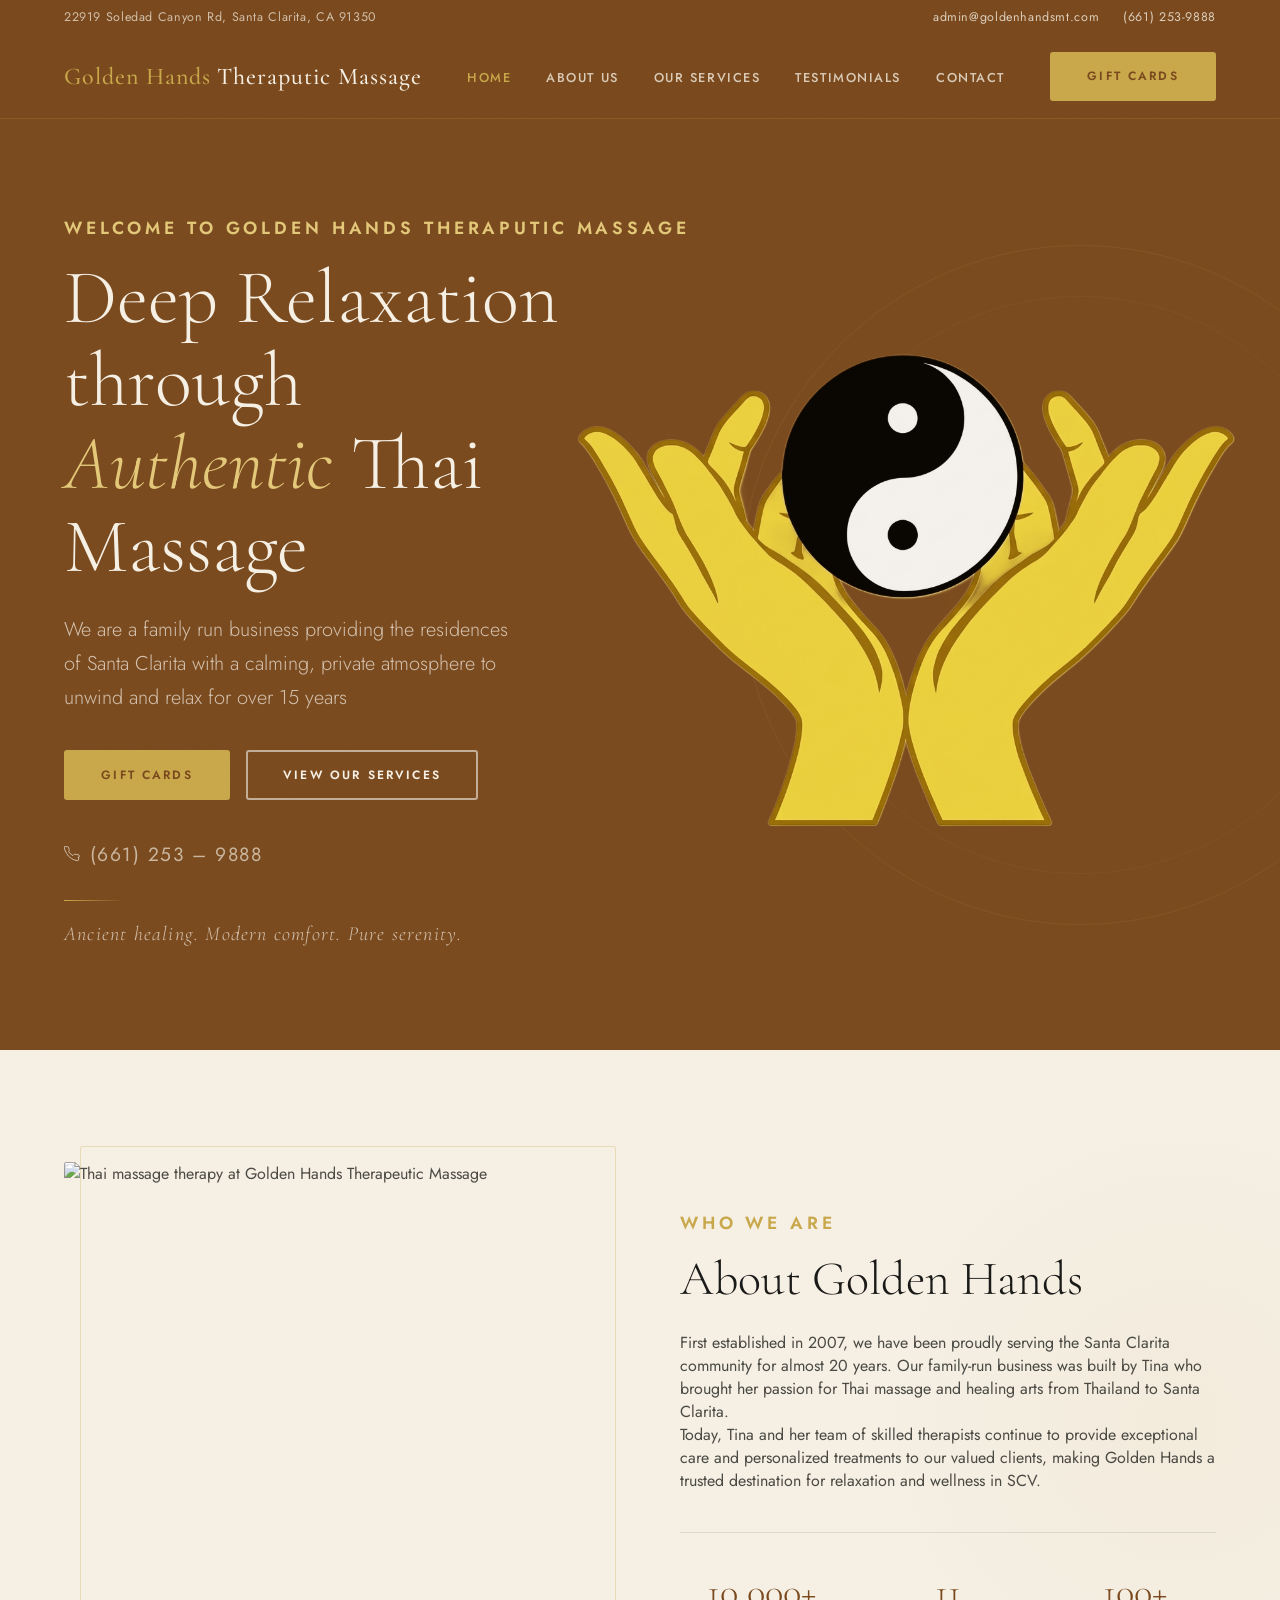
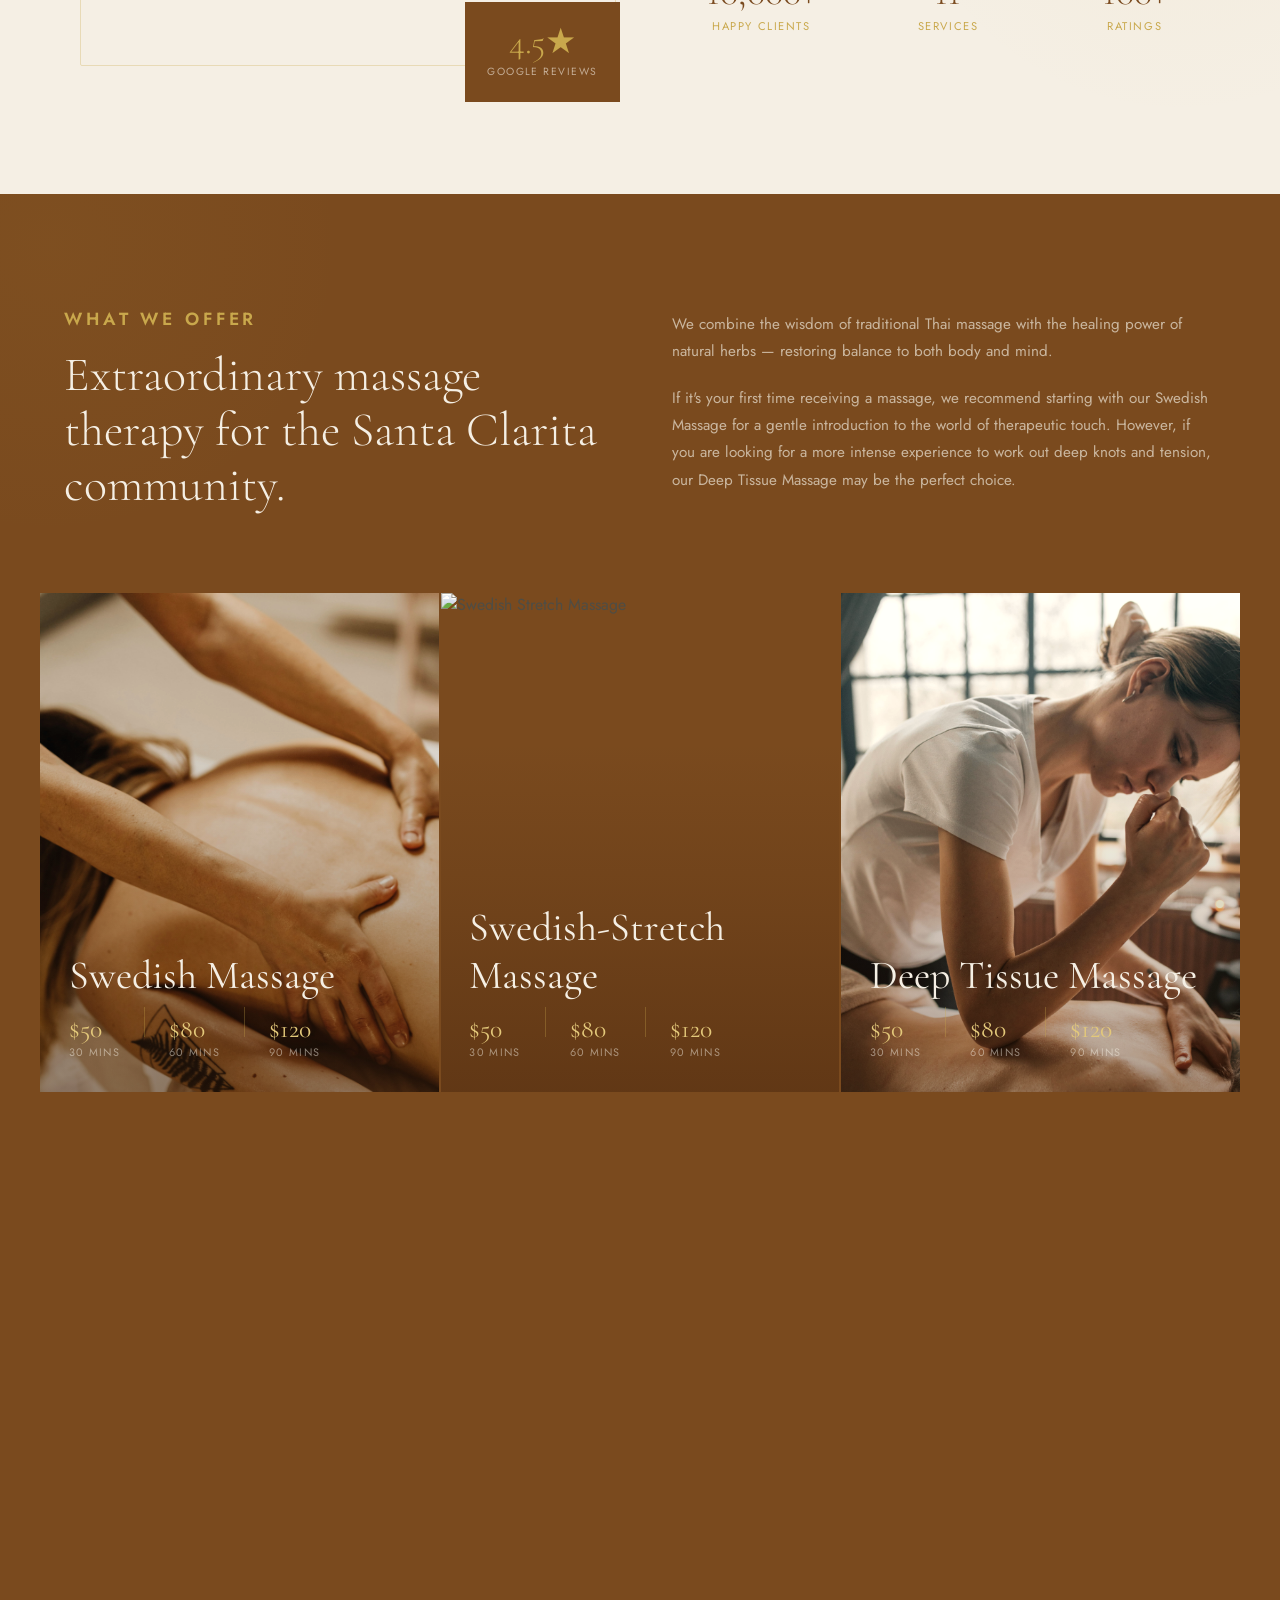
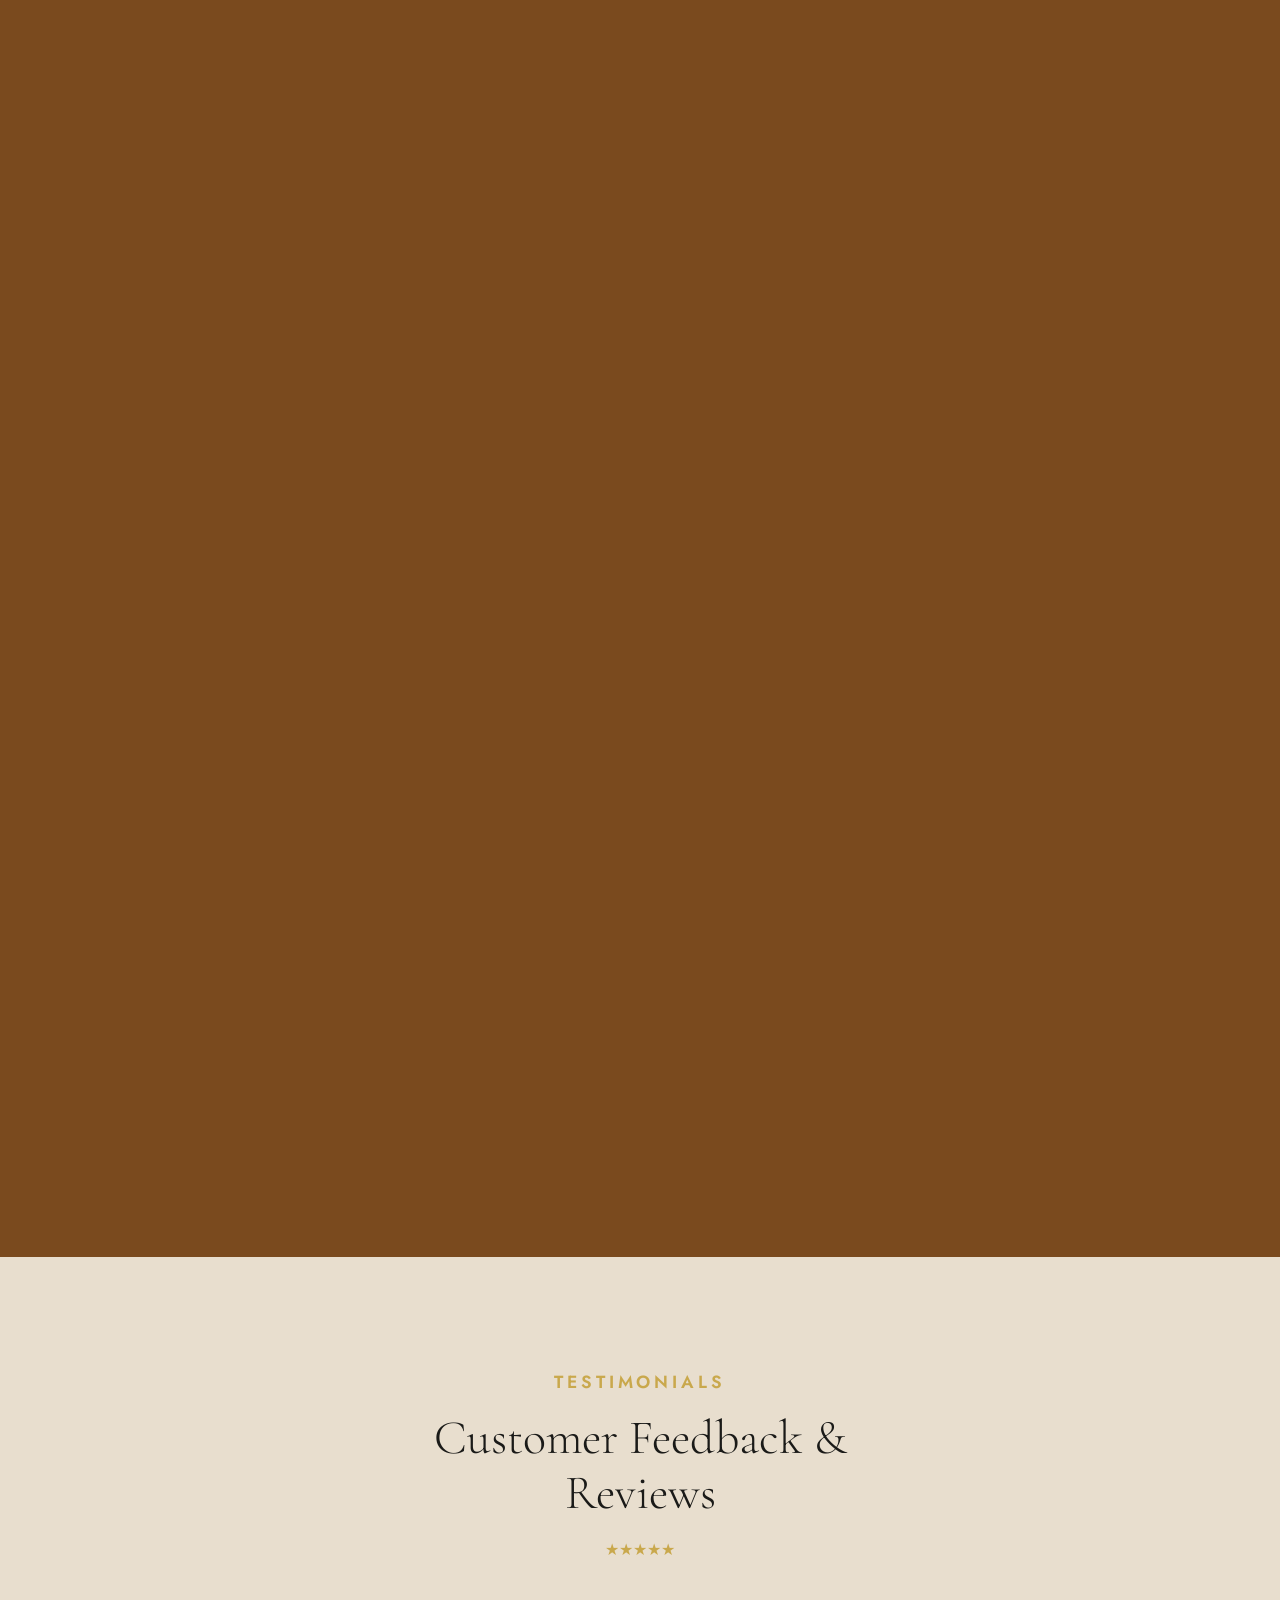
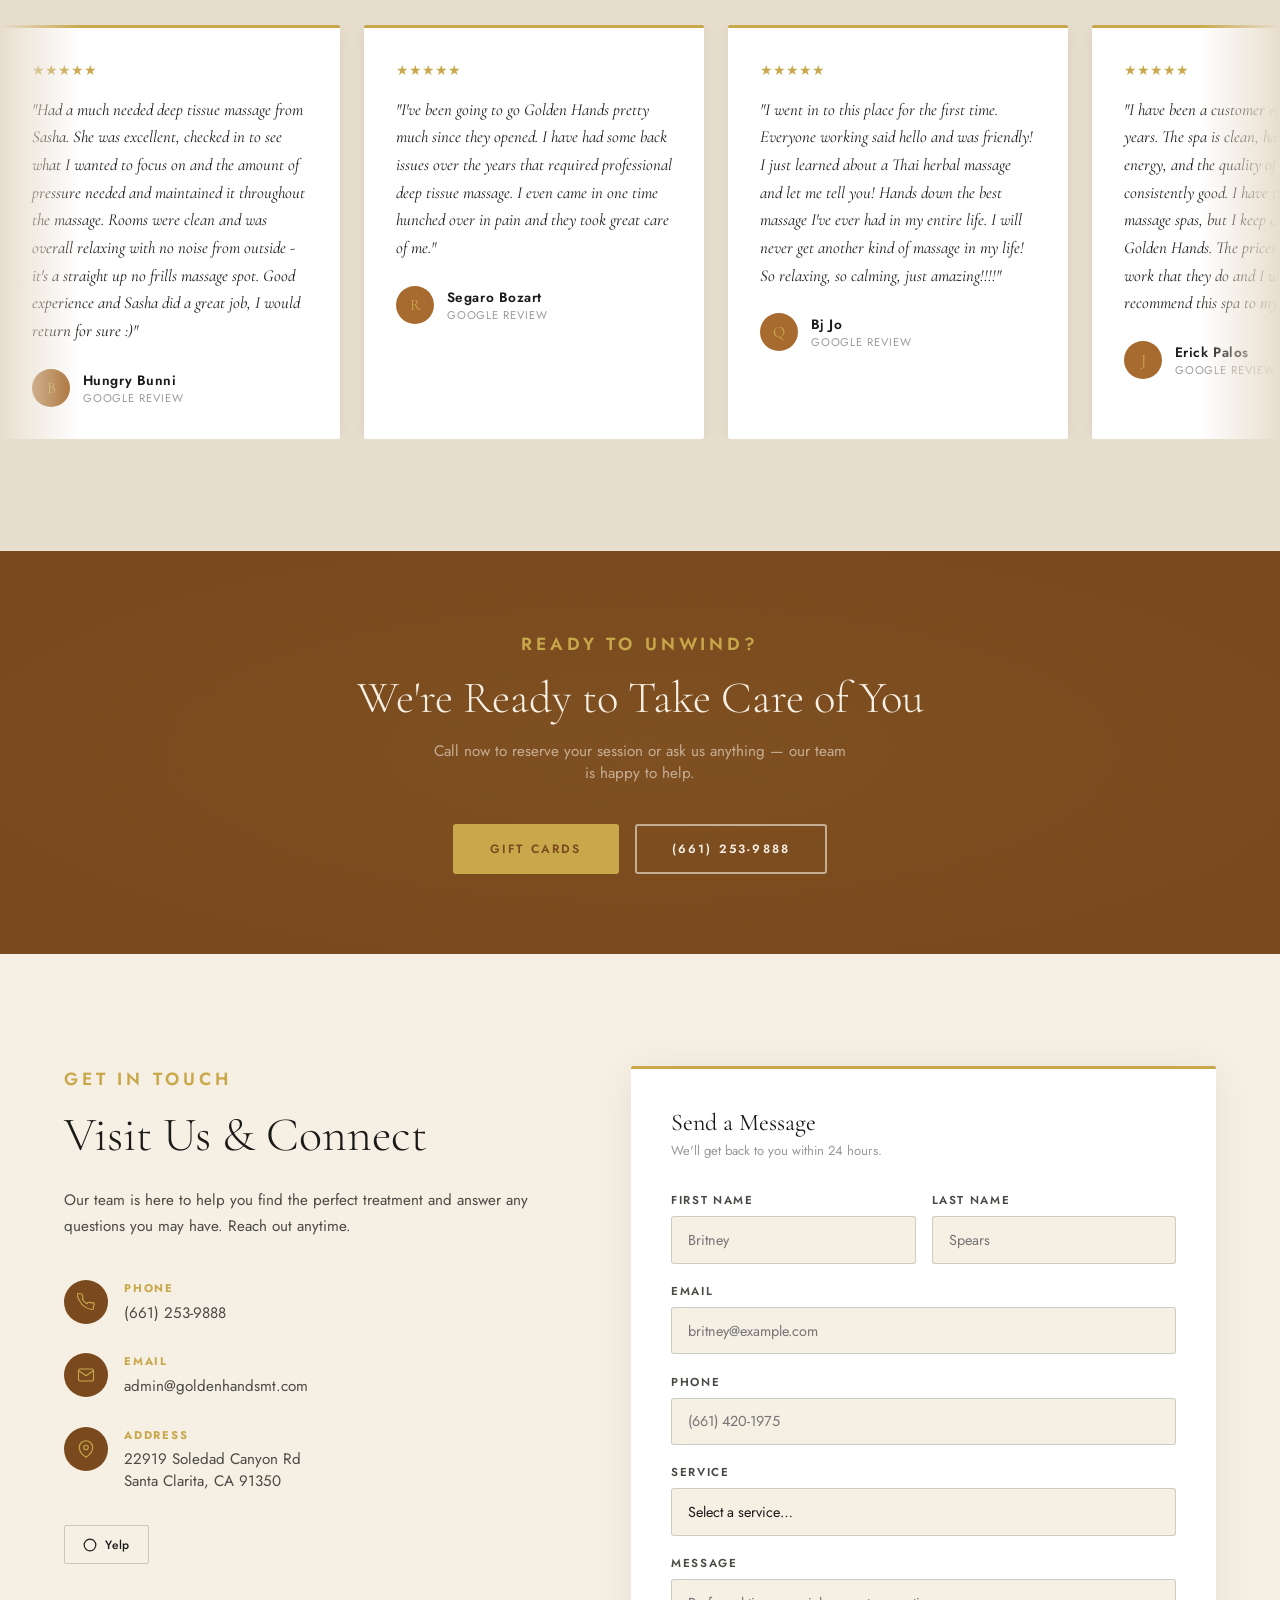
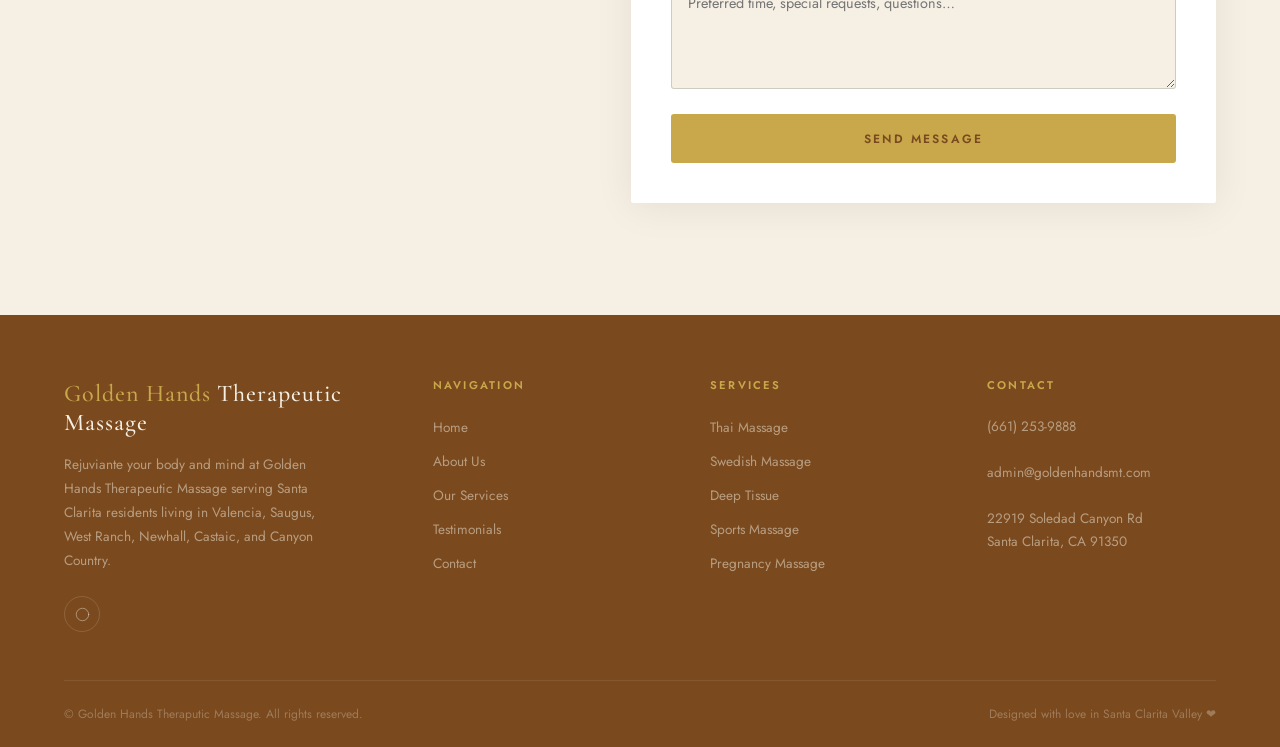
==== commit 46c74941: "update pricing, corrected links" ====
--- a/index.html
+++ b/index.html
@@ -10,7 +10,7 @@
   <link
     href="https://fonts.googleapis.com/css2?family=Cormorant+Garamond:ital,wght@0,300;0,400;0,500;1,300;1,400&family=Jost:wght@300;400;500;600&display=swap"
     rel="stylesheet" />
-  <link rel="stylesheet" href="style.css" />
+  <link rel="stylesheet" href="styles/main.css" />
   <link rel="icon" type="image/png" href="./assets/imgs/gh_logo.png" />
 </head>
 
@@ -39,7 +39,7 @@
           <li><a href="#testimonials">Testimonials</a></li>
           <li><a href="#contact">Contact</a></li>
         </ul>
-        <a href="https://www.thegiftcardcafe.com/vcart/shopPackage.php" target="_blank" rel="noopener"
+        <a href="https://www.thegiftcardcafe.com/cart/indexpac.php?storeID=4005" target="_blank" rel="noopener"
           class="btn btn-gold nav-bk">Gift Cards</a>
         <button class="hamburger" id="ham" aria-label="Toggle menu"><span></span><span></span><span></span></button>
       </div>
@@ -50,7 +50,7 @@
       <a href="#services">Our Services</a>
       <a href="#testimonials">Testimonials</a>
       <a href="#contact">Contact</a>
-      <a href="https://www.thegiftcardcafe.com/vcart/shopPackage.php" target="_blank" rel="noopener"
+      <a href="https://www.thegiftcardcafe.com/cart/indexpac.php?storeID=4005" target="_blank" rel="noopener"
         class="btn btn-gold">Gift Cards</a>
     </div>
   </nav>
@@ -70,7 +70,7 @@
         <p>We are a family run business providing the residences of Santa Clarita with a calming, private atmosphere
           to unwind and relax for over 15 years</p>
         <div class="hero-cta">
-          <a href="https://www.thegiftcardcafe.com/vcart/shopPackage.php" target="_blank" rel="noopener"
+          <a href="https://www.thegiftcardcafe.com/cart/indexpac.php?storeID=4005" target="_blank" rel="noopener"
             class="btn btn-gold">Gift Cards</a>
           <a href="#services" class="btn btn-ol-lt">View Our Services</a>
         </div>
@@ -110,8 +110,8 @@
             SCV.</p>
           </p>
           <div class="stats">
-            <div><span class="stat-num">10,00+</span><span class="stat-lbl">Happy Clients</span></div>
-            <div><span class="stat-num">9</span><span class="stat-lbl">Services</span></div>
+            <div><span class="stat-num">10,000+</span><span class="stat-lbl">Happy Clients</span></div>
+            <div><span class="stat-num">11</span><span class="stat-lbl">Services</span></div>
             <div><span class="stat-num">100+</span><span class="stat-lbl">Ratings</span></div>
           </div>
         </div>
@@ -152,7 +152,7 @@
             <div class="p-item"><span class="p-amt">$120</span><span class="p-dur">90 mins</span></div>
           </div>
         </div>
-        <a href="https://www.thegiftcardcafe.com/vcart/shopPackage.php" target="_blank" rel="noopener"
+        <a href="https://www.thegiftcardcafe.com/cart/indexpac.php?storeID=4005" target="_blank" rel="noopener"
           class="svc-book">Book
           →</a>
       </div>
@@ -172,13 +172,13 @@
             <div class="p-item"><span class="p-amt">$120</span><span class="p-dur">90 mins</span></div>
           </div>
         </div>
-        <a href="https://www.thegiftcardcafe.com/vcart/shopPackage.php" target="_blank" rel="noopener"
+        <a href="https://www.thegiftcardcafe.com/cart/indexpac.php?storeID=4005" target="_blank" rel="noopener"
           class="svc-book">Book
           →</a>
       </div>
 
       <div class="svc-card">
-        <img src="./assets/imgs/deep_tissue2.jpg" alt="Deep Tissue Massage" />
+        <img src="./assets/imgs/deep_tissue.jpg" alt="Deep Tissue Massage" />
         <div class="svc-overlay">
           <h3 class="svc-name">Deep Tissue Massage</h3>
           <p class="svc-desc">Target chronic tension — release tight knots and restore your body's vitality with focused
@@ -191,7 +191,7 @@
             <div class="p-item"><span class="p-amt">$120</span><span class="p-dur">90 mins</span></div>
           </div>
         </div>
-        <a href="https://www.thegiftcardcafe.com/vcart/shopPackage.php" target="_blank" rel="noopener"
+        <a href="https://www.thegiftcardcafe.com/cart/indexpac.php?storeID=4005" target="_blank" rel="noopener"
           class="svc-book">Book
           →</a>
       </div>
@@ -210,7 +210,7 @@
             <div class="p-item"><span class="p-amt">$120</span><span class="p-dur">90 mins</span></div>
           </div>
         </div>
-        <a href="https://www.thegiftcardcafe.com/vcart/shopPackage.php" target="_blank" rel="noopener"
+        <a href="https://www.thegiftcardcafe.com/cart/indexpac.php?storeID=4005" target="_blank" rel="noopener"
           class="svc-book">Book
           →</a>
       </div>
@@ -229,13 +229,13 @@
             <div class="p-item"><span class="p-amt">$120</span><span class="p-dur">90 mins</span></div>
           </div>
         </div>
-        <a href="https://www.thegiftcardcafe.com/vcart/shopPackage.php" target="_blank" rel="noopener"
+        <a href="https://www.thegiftcardcafe.com/cart/indexpac.php?storeID=4005" target="_blank" rel="noopener"
           class="svc-book">Book
           →</a>
       </div>
 
       <div class="svc-card">
-        <img src="assets/imgs/pregnancy_massage2.webp" alt="Pregnancy Massage" />
+        <img src="assets/imgs/pregnancy_massage.webp" alt="Pregnancy Massage" />
         <div class="svc-overlay">
           <h3 class="svc-name">Pregnancy Massage</h3>
           <p class="svc-desc">A pregnancy massage is a gentle, soothing therapy tailored to support a pregnant person’s
@@ -243,14 +243,14 @@
           <p class="svc-desc">It is recommended to be atleast in the second trimester(12 weeks) to receive this
             treatment.</p>
           <div class="svc-prices">
-            <div class="p-item"><span class="p-amt">$70</span><span class="p-dur">60 mins</span></div>
-            <div class="p-div"></div>
-            <div class="p-item"><span class="p-amt">$70</span><span class="p-dur">60 mins</span></div>
-            <div class="p-div"></div>
-            <div class="p-item"><span class="p-amt">$100</span><span class="p-dur">90 mins</span></div>
-          </div>
-        </div>
-        <a href="https://www.thegiftcardcafe.com/vcart/shopPackage.php" target="_blank" rel="noopener"
+            <div class="p-item"><span class="p-amt">$50</span><span class="p-dur">30 mins</span></div>
+            <div class="p-div"></div>
+            <div class="p-item"><span class="p-amt">$90</span><span class="p-dur">60 mins</span></div>
+            <div class="p-div"></div>
+            <div class="p-item"><span class="p-amt">$135</span><span class="p-dur">90 mins</span></div>
+          </div>
+        </div>
+        <a href="https://www.thegiftcardcafe.com/cart/indexpac.php?storeID=4005" target="_blank" rel="noopener"
           class="svc-book">Book
           →</a>
       </div>
@@ -268,14 +268,14 @@
             <div class="p-item"><span class="p-amt">$135</span><span class="p-dur">90 mins</span></div>
           </div>
         </div>
-        <a href="https://www.thegiftcardcafe.com/vcart/shopPackage.php" target="_blank" rel="noopener"
+        <a href="https://www.thegiftcardcafe.com/cart/indexpac.php?storeID=4005" target="_blank" rel="noopener"
           class="svc-book">Book
           →</a>
       </div>
 
 
       <div class="svc-card">
-        <img src="assets/imgs/herbal1.jpg" alt="Thai Herbal Massage" />
+        <img src="assets/imgs/herbal.jpg" alt="Thai Herbal Massage" />
         <div class="svc-overlay">
           <h3 class="svc-name">Thai Herbal Massage</h3>
           <p class="svc-desc">This treatment is used in combination with traditional Thai and Deep Tissue massage by
@@ -289,7 +289,7 @@
             <div class="p-item"><span class="p-amt">$155</span><span class="p-dur">90 mins</span></div>
           </div>
         </div>
-        <a href="https://www.thegiftcardcafe.com/vcart/shopPackage.php" target="_blank" rel="noopener"
+        <a href="https://www.thegiftcardcafe.com/cart/indexpac.php?storeID=4005" target="_blank" rel="noopener"
           class="svc-book">Book
           →</a>
       </div>
@@ -303,7 +303,7 @@
             <div class="p-item"><span class="p-amt">$70</span><span class="p-dur">40 mins</span></div>
           </div>
         </div>
-        <a href="https://www.thegiftcardcafe.com/vcart/shopPackage.php" target="_blank" rel="noopener"
+        <a href="https://www.thegiftcardcafe.com/cart/indexpac.php?storeID=4005" target="_blank" rel="noopener"
           class="svc-book">Book
           →</a>
       </div>
@@ -331,7 +331,7 @@
                   <div class="facial-info">
                     <span class="facial-name">Custom Facial</span>
                     <span class="facial-desc">Deep pore cleansing, skin analysis, exfoliation, extractions, conditioning
-                      masque, European massage, toning, moisturize and sun protection therapy.</span>
+                      toning, moisturize and sun protection therapy.</span>
                   </div>
                   <div class="p-item">
                     <span class="p-amt">$80</span>
@@ -630,7 +630,7 @@
       <h2>We're Ready to Take Care of You</h2>
       <p>Call now to reserve your session or ask us anything — our team is happy to help.</p>
       <div class="cta-btns">
-        <a href="https://www.thegiftcardcafe.com/vcart/shopPackage.php" target="_blank" rel="noopener"
+        <a href="https://www.thegiftcardcafe.com/cart/indexpac.php?storeID=4005" target="_blank" rel="noopener"
           class="btn btn-gold">Gift Cards</a>
         <a href="tel:6612539888" class="btn btn-ol-lt">(661) 253-9888</a>
       </div>
--- a/styles/main.css
+++ b/styles/main.css
@@ -0,0 +1,1427 @@
+/* ── VARIABLES ─────────────────────────────────── */
+:root {
+  --gold: #c9a84c;
+  --gold-lt: #e3c87a;
+
+  /*green tones
+  --g-deep: #1a2e22;
+  --g-mid: #2b4535;
+  --g-soft: #3d5a47;
+  */
+  /* brown tones */
+  --g-deep: #2c1f0e;
+  --g-mid: #4a3520;
+  --g-soft: #6b4e2f;
+
+  --g-deep: #7a4a1e;
+  --g-mid: #a86b2f;
+  --g-soft: #c8893f;
+
+
+
+  --cream: #f5efe4;
+  --cream-dk: #e8dece;
+  --txt: #4a4a44;
+  --txt-dk: #1a1a18;
+  --white: #fff;
+  --ease: .4s cubic-bezier(.25, .46, .45, .94);
+}
+
+*,
+*::before,
+*::after {
+  box-sizing: border-box;
+  margin: 0;
+  padding: 0
+}
+
+html {
+  scroll-behavior: smooth
+}
+
+body {
+  font-family: 'Jost', sans-serif;
+  color: var(--txt);
+  background: var(--cream);
+  overflow-x: hidden
+}
+
+h1,
+h2,
+h3,
+h4 {
+  font-family: 'Cormorant Garamond', serif;
+  font-weight: 400;
+  color: var(--txt-dk);
+  line-height: 1.15
+}
+
+a {
+  text-decoration: none;
+  color: inherit
+}
+
+img {
+  display: block;
+  max-width: 100%
+}
+
+ul {
+  list-style: none
+}
+
+/* ── UTILITY ─────────────────────────────────────── */
+.wrap {
+  width: min(1160px, 90%);
+  margin: 0 auto
+}
+
+.eyebrow {
+  display: inline-block;
+  font-size: 1.1rem;
+  font-weight: 600;
+  letter-spacing: .22em;
+  text-transform: uppercase;
+  color: var(--gold);
+  margin-bottom: 1rem
+}
+
+.section-title {
+  font-size: clamp(2.5rem, 4vw, 3rem);
+  font-weight: 300;
+  margin-bottom: 1.5rem
+}
+
+.btn {
+  display: inline-block;
+  padding: .85rem 2.2rem;
+  font-family: 'Jost', sans-serif;
+  font-size: .75rem;
+  font-weight: 600;
+  letter-spacing: .18em;
+  text-transform: uppercase;
+  border-radius: 3px;
+  transition: var(--ease);
+  cursor: pointer;
+  border: none
+}
+
+.btn-gold {
+  background: var(--gold);
+  color: var(--g-deep);
+  border: 2px solid var(--gold)
+}
+
+.btn-gold:hover {
+  background: var(--gold-lt);
+  border-color: var(--gold-lt);
+  transform: translateY(-2px);
+  box-shadow: 0 8px 24px rgba(201, 168, 76, .35)
+}
+
+.btn-ol-lt {
+  background: transparent;
+  color: var(--cream);
+  border: 2px solid rgba(245, 239, 228, .6)
+}
+
+.btn-ol-lt:hover {
+  background: rgba(245, 239, 228, .12);
+  border-color: var(--cream);
+  transform: translateY(-2px)
+}
+
+.btn-ol-dk {
+  background: transparent;
+  color: var(--g-deep);
+  border: 2px solid var(--g-deep)
+}
+
+.btn-ol-dk:hover {
+  background: var(--g-deep);
+  color: var(--cream);
+  transform: translateY(-2px)
+}
+
+/* reveal */
+.reveal {
+  opacity: 0;
+  transform: translateY(28px);
+  transition: opacity .7s ease, transform .7s ease
+}
+
+.reveal.vis {
+  opacity: 1;
+  transform: translateY(0)
+}
+
+/* ── TOP BAR ─────────────────────────────────────── */
+.topbar {
+  background: var(--g-deep);
+  padding: .5rem 0;
+  font-size: .78rem;
+  color: rgba(245, 239, 228, .7);
+  letter-spacing: .05em
+}
+
+.topbar .wrap {
+  display: flex;
+  justify-content: space-between;
+  align-items: center;
+  flex-wrap: wrap;
+  gap: .5rem
+}
+
+.topbar a {
+  color: rgba(245, 239, 228, .8);
+  transition: color .2s
+}
+
+.topbar a:hover {
+  color: var(--gold)
+}
+
+.tb-links {
+  display: flex;
+  gap: 1.5rem
+}
+
+/* ── NAV ─────────────────────────────────────────── */
+nav {
+  position: sticky;
+  top: 0;
+  z-index: 100;
+  /* green
+  background: rgba(26, 46, 34, .97);
+  */
+  /* brown */
+  background: var(--g-deep);
+
+  backdrop-filter: blur(12px);
+  border-bottom: 1px solid rgba(201, 168, 76, .18);
+  transition: box-shadow .3s
+}
+
+nav.scrolled {
+  box-shadow: 0 4px 30px rgba(0, 0, 0, .35)
+}
+
+.nav-in {
+  display: flex;
+  align-items: center;
+  justify-content: space-between;
+  padding: 1.1rem 0
+}
+
+.logo {
+  font-family: 'Cormorant Garamond', serif;
+  font-size: 1.5rem;
+  font-weight: 500;
+  color: var(--cream);
+  letter-spacing: .04em
+}
+
+.logo span {
+  color: var(--gold)
+}
+
+.nav-links {
+  display: flex;
+  gap: 2.2rem;
+  align-items: center
+}
+
+.nav-links a {
+  font-size: .8rem;
+  font-weight: 500;
+  letter-spacing: .12em;
+  text-transform: uppercase;
+  color: rgba(245, 239, 228, .78);
+  transition: color .2s;
+  position: relative
+}
+
+.nav-links a::after {
+  content: '';
+  position: absolute;
+  bottom: -4px;
+  left: 0;
+  right: 100%;
+  height: 1px;
+  background: var(--gold);
+  transition: right .3s
+}
+
+.nav-links a:hover {
+  color: var(--cream)
+}
+
+.nav-links a:hover::after {
+  right: 0
+}
+
+.hamburger {
+  display: none;
+  flex-direction: column;
+  gap: 5px;
+  cursor: pointer;
+  padding: 4px;
+  background: none;
+  border: none
+}
+
+.hamburger span {
+  width: 24px;
+  height: 2px;
+  background: var(--cream);
+  display: block;
+  transition: var(--ease)
+}
+
+.hamburger.open span:nth-child(1) {
+  transform: translateY(7px) rotate(45deg)
+}
+
+.hamburger.open span:nth-child(2) {
+  opacity: 0
+}
+
+.hamburger.open span:nth-child(3) {
+  transform: translateY(-7px) rotate(-45deg)
+}
+
+.mob-menu {
+  display: none;
+  background: var(--g-deep);
+  padding: 1.5rem 0;
+  border-top: 1px solid rgba(201, 168, 76, .15)
+}
+
+.mob-menu.open {
+  display: block
+}
+
+.mob-menu a {
+  display: block;
+  padding: .75rem 1.5rem;
+  font-size: .85rem;
+  font-weight: 500;
+  letter-spacing: .1em;
+  text-transform: uppercase;
+  color: rgba(245, 239, 228, .8);
+  transition: color .2s, padding-left .2s
+}
+
+.mob-menu a:hover {
+  color: var(--gold);
+  padding-left: 2rem
+}
+
+.mob-menu .btn {
+  margin: 1rem 1.5rem 0;
+  display: inline-block
+}
+
+/* ── HERO ─────────────────────────────────────────── */
+#hero {
+  position: relative;
+  min-height: 100svh;
+  display: flex;
+  align-items: center;
+  background: var(--g-deep);
+  overflow: hidden
+}
+
+/* green tones
+.hero-bg {
+  position: absolute;
+  inset: 0;
+  background: radial-gradient(ellipse 70% 60% at 65% 40%, rgba(43, 69, 53, .6), transparent 70%), linear-gradient(135deg, #0e1c15, #1a2e22 50%, #0f1f17)
+}
+  */
+
+.hero-bg {
+  /* background:radial-gradient(ellipse 70% 60% at 65% 40%,rgba(74,53,32,.6),transparent 70%),
+  linear-gradient(135deg,#1a0f05,#2c1f0e 50%,#1f1508); */
+  background: radial-gradient(ellipse 70% 60% at 65% 40%, rgba(168, 107, 47, .6), transparent 70%),
+    linear-gradient(135deg, #4a2a0a, #7a4a1e 50%, #5c3812);
+}
+
+.hero-grain {
+  position: absolute;
+  inset: 0;
+  opacity: .35;
+  pointer-events: none;
+  background-image: url("data:image/svg+xml,%3Csvg xmlns='http://www.w3.org/2000/svg' width='300' height='300'%3E%3Cfilter id='n'%3E%3CfeTurbulence type='fractalNoise' baseFrequency='.9' numOctaves='4' stitchTiles='stitch'/%3E%3C/filter%3E%3Crect width='100%25' height='100%25' filter='url(%23n)' opacity='.05'/%3E%3C/svg%3E")
+}
+
+.hero-ring {
+  position: absolute;
+  right: -140px;
+  top: 50%;
+  transform: translateY(-50%);
+  width: 680px;
+  height: 680px;
+  border-radius: 50%;
+  border: 1px solid rgba(201, 168, 76, .1);
+  pointer-events: none
+}
+
+.hero-ring::before {
+  content: '';
+  position: absolute;
+  inset: 50px;
+  border-radius: 50%;
+  border: 1px solid rgba(201, 168, 76, .06)
+}
+
+.hero-content {
+  position: relative;
+  z-index: 2;
+  max-width: 660px;
+  padding: 6rem 0 4rem
+}
+
+.hero-content .eyebrow {
+  color: var(--gold-lt)
+}
+
+.hero-content h1 {
+  font-size: clamp(2.8rem, 6vw, 5rem);
+  font-weight: 300;
+  color: var(--cream);
+  line-height: 1.08;
+  margin-bottom: 1.5rem
+}
+
+.hero-content h1 em {
+  font-style: italic;
+  color: var(--gold-lt)
+}
+
+.hero-content>p {
+  font-size: 1.25rem;
+  font-weight: 300;
+  color: rgba(245, 239, 228, .72);
+  line-height: 1.7;
+  max-width: 460px;
+  margin-bottom: 2.2rem
+}
+
+.hero-cta {
+  display: flex;
+  gap: 1rem;
+  flex-wrap: wrap;
+  align-items: center;
+  margin-bottom: 2.5rem
+}
+
+.hero-phone {
+  display: flex;
+  align-items: center;
+  gap: .6rem;
+  color: rgba(245, 239, 228, .65);
+  font-size: 1.2rem;
+  letter-spacing: .08em;
+  transition: color .2s
+}
+
+.hero-phone:hover {
+  color: var(--gold)
+}
+
+.hero-div {
+  width: 60px;
+  height: 1px;
+  background: linear-gradient(90deg, var(--gold), transparent);
+  margin: 2rem 0 1rem
+}
+
+.hero-tag {
+  font-family: 'Cormorant Garamond', serif;
+  font-size: 1rem;
+  font-style: italic;
+  color: rgba(245, 239, 228, .45);
+  letter-spacing: .06em
+}
+
+.hero-logo {
+  position: absolute;
+  right: 3%;
+  top: 50%;
+  transform: translateY(-50%);
+  z-index: 2;
+  width: 700px;
+  opacity: 0.92;
+}
+
+.hero-logo img {
+  width: 100%;
+  height: auto;
+}
+
+/* ── ABOUT ─────────────────────────────────────────── */
+#about {
+  padding: 7rem 0;
+  background: var(--cream);
+  overflow: hidden;
+  position: relative
+}
+
+#about::before {
+  content: '';
+  position: absolute;
+  right: -200px;
+  top: 50%;
+  transform: translateY(-50%);
+  width: 600px;
+  height: 600px;
+  border-radius: 50%;
+  background: radial-gradient(circle, rgba(201, 168, 76, .05), transparent 70%);
+  pointer-events: none
+}
+
+.about-grid {
+  display: grid;
+  grid-template-columns: 1fr 1fr;
+  gap: 5rem;
+  align-items: center
+}
+
+.about-img-wrap {
+  position: relative
+}
+
+.about-img-wrap img {
+  width: 100%;
+  height: 520px;
+  object-fit: cover;
+  border-radius: 2px;
+  filter: grayscale(15%) sepia(10%);
+  position: relative;
+  z-index: 1
+}
+
+.about-frame {
+  position: absolute;
+  inset: -16px -16px 16px 16px;
+  border: 1px solid rgba(201, 168, 76, .3);
+  border-radius: 2px;
+  pointer-events: none
+}
+
+.about-badge {
+  position: absolute;
+  bottom: -20px;
+  right: -20px;
+  z-index: 2;
+  background: var(--g-deep);
+  color: var(--gold);
+  padding: 1.4rem;
+  text-align: center;
+  min-width: 120px
+}
+
+.about-badge strong {
+  display: block;
+  font-family: 'Cormorant Garamond', serif;
+  font-size: 2.2rem;
+  font-weight: 300;
+  line-height: 1
+}
+
+.about-badge span {
+  font-size: .65rem;
+  letter-spacing: .14em;
+  text-transform: uppercase;
+  color: rgba(245, 239, 228, .6);
+  margin-top: .3rem;
+  display: block
+}
+
+.about-text p {
+  font-size: 1rem;
+  line-height: 1.85;
+  color: var(--txt);
+  margin-bottom: 1.2rem
+}
+
+.stats {
+  display: grid;
+  grid-template-columns: repeat(3, 1fr);
+  gap: 1.5rem;
+  margin-top: 2.5rem;
+  padding-top: 2.5rem;
+  border-top: 1px solid rgba(26, 46, 34, .12)
+}
+
+.stat-num {
+  font-family: 'Cormorant Garamond', serif;
+  font-size: 2.4rem;
+  font-weight: 300;
+  color: var(--g-deep);
+  display: block;
+  line-height: 1
+}
+
+.stat-lbl {
+  font-size: .7rem;
+  letter-spacing: .14em;
+  text-transform: uppercase;
+  color: var(--gold);
+  margin-top: .4rem;
+  display: block;
+  text-align: center
+}
+
+.stat-num {
+  text-align: center
+}
+
+/* ── SERVICES ─────────────────────────────────────── */
+#services {
+  background: var(--g-deep);
+  padding: 7rem 0;
+  overflow: hidden;
+  position: relative
+}
+
+#services::before {
+  content: '';
+  position: absolute;
+  left: -300px;
+  top: -300px;
+  width: 700px;
+  height: 700px;
+  border-radius: 50%;
+  background: radial-gradient(circle, rgba(201, 168, 76, .05), transparent 60%);
+  pointer-events: none
+}
+
+.svc-intro {
+  display: grid;
+  grid-template-columns: 1fr 1fr;
+  gap: 4rem;
+  align-items: end;
+  margin-bottom: 5rem
+}
+
+.svc-intro .section-title {
+  color: var(--cream);
+  margin-bottom: 0
+}
+
+.svc-intro .eyebrow {
+  color: var(--gold)
+}
+
+.svc-intro-r p {
+  color: rgba(245, 239, 228, .65);
+  font-size: .95rem;
+  line-height: 1.8;
+  margin-bottom: 1.2rem
+}
+
+.svc-grid {
+  display: grid;
+  grid-template-columns: repeat(auto-fit, minmax(300px, 1fr));
+  gap: 2px;
+  max-width: 1200px;
+  margin: 1px auto;
+}
+
+.svc-card {
+  position: relative;
+  overflow: hidden;
+  aspect-ratio: 4/5;
+  cursor: pointer
+}
+
+.svc-card img {
+  width: 100%;
+  height: 100%;
+  object-fit: cover;
+  transition: transform .7s cubic-bezier(.25, .46, .45, .94);
+  filter: brightness(1.0) sepia(20%)
+}
+
+¡¡ .svc-card:hover img {
+  transform: scale(1.07)
+}
+
+.svc-overlay {
+  position: absolute;
+  inset: 0;
+  background: linear-gradient(to top, rgba(60, 28, 8, .4) 0%, rgba(60, 28, 8, .15) 40%, transparent 70%, transparent);
+  display: flex;
+  flex-direction: column;
+  justify-content: flex-end;
+  padding: 2rem 1.8rem;
+  transition: var(--ease)
+}
+
+.svc-card:hover .svc-overlay {
+  background: linear-gradient(to top, rgba(60, 28, 8, .75), rgba(60, 28, 8, .55) 50%, transparent);
+}
+
+.svc-name {
+  font-family: 'Cormorant Garamond', serif;
+  font-size: 2.5rem;
+  font-weight: 400;
+  color: var(--cream);
+  margin-bottom: .5rem;
+  line-height: 1.2
+}
+
+.svc-desc {
+  font-size: .82rem;
+  color: rgba(245, 239, 228, .65);
+  line-height: 1.6;
+  max-height: 0;
+  overflow: hidden;
+  opacity: 0;
+  transition: max-height .4s ease, opacity .4s ease, margin .4s ease;
+  margin-bottom: 0
+}
+
+.svc-card:hover .svc-desc {
+  max-height: 80px;
+  opacity: 1;
+  margin-bottom: 1rem
+}
+
+.svc-prices {
+  display: flex;
+  gap: 1.5rem;
+  align-items: baseline
+}
+
+.p-item {
+  display: flex;
+  flex-direction: column;
+  gap: 2px
+}
+
+.p-amt {
+  font-family: 'Cormorant Garamond', serif;
+  font-size: 1.6rem;
+  color: var(--gold-lt);
+  line-height: 1
+}
+
+.p-dur {
+  font-size: .68rem;
+  letter-spacing: .12em;
+  text-transform: uppercase;
+  color: rgba(245, 239, 228, .5)
+}
+
+.p-div {
+  width: 1px;
+  height: 30px;
+  background: rgba(201, 168, 76, .3)
+}
+
+.svc-book {
+  position: absolute;
+  top: 1.2rem;
+  right: 1.2rem;
+  background: var(--gold);
+  color: var(--g-deep);
+  font-size: .65rem;
+  font-weight: 600;
+  letter-spacing: .14em;
+  text-transform: uppercase;
+  padding: .45rem .85rem;
+  border-radius: 3px;
+  opacity: 0;
+  transform: translateY(-8px);
+  transition: opacity .3s, transform .3s
+}
+
+.svc-card:hover .svc-book {
+  opacity: 1;
+  transform: translateY(0)
+}
+
+/* ── TESTIMONIALS ─────────────────────────────────── */
+#testimonials {
+  padding: 7rem 0;
+  background: var(--cream-dk);
+  overflow: hidden
+}
+
+.t-header {
+  text-align: center;
+  margin-bottom: 4rem
+}
+
+.t-header .section-title {
+  max-width: 500px;
+  margin: 0 auto 1rem
+}
+
+.stars-row {
+  display: flex;
+  justify-content: center;
+  gap: 4px;
+  color: var(--gold);
+  font-size: 1rem;
+  margin-bottom: .4rem
+}
+
+.t-wrap {
+  overflow: hidden;
+  position: relative
+}
+
+.t-wrap::before,
+.t-wrap::after {
+  content: '';
+  position: absolute;
+  top: 0;
+  bottom: 0;
+  width: 80px;
+  z-index: 2;
+  pointer-events: none
+}
+
+.t-wrap::before {
+  left: 0;
+  background: linear-gradient(to right, var(--cream-dk), transparent)
+}
+
+.t-wrap::after {
+  right: 0;
+  background: linear-gradient(to left, var(--cream-dk), transparent)
+}
+
+.t-track {
+  display: flex;
+  gap: 1.5rem;
+  width: max-content;
+  animation: scrollL 40s linear infinite
+}
+
+.t-track:hover {
+  animation-play-state: paused
+}
+
+@keyframes scrollL {
+  0% {
+    transform: translateX(0)
+  }
+
+  100% {
+    transform: translateX(-50%)
+  }
+}
+
+.r-card {
+  background: var(--white);
+  border-radius: 2px;
+  padding: 2rem;
+  width: 340px;
+  flex-shrink: 0;
+  border-top: 3px solid var(--gold);
+  box-shadow: 0 2px 20px rgba(0, 0, 0, .06)
+}
+
+.r-stars {
+  display: flex;
+  gap: 3px;
+  color: var(--gold);
+  font-size: .85rem;
+  margin-bottom: 1rem
+}
+
+.r-text {
+  font-family: 'Cormorant Garamond', serif;
+  font-size: 1.05rem;
+  font-style: italic;
+  line-height: 1.65;
+  color: var(--txt-dk);
+  margin-bottom: 1.5rem
+}
+
+.r-auth {
+  display: flex;
+  align-items: center;
+  gap: .8rem
+}
+
+.r-av {
+  width: 38px;
+  height: 38px;
+  border-radius: 50%;
+  background: var(--g-mid);
+  display: flex;
+  align-items: center;
+  justify-content: center;
+  font-family: 'Cormorant Garamond', serif;
+  font-size: 1rem;
+  color: var(--gold);
+  flex-shrink: 0
+}
+
+.r-name {
+  font-size: .85rem;
+  font-weight: 600;
+  color: var(--txt-dk);
+  letter-spacing: .04em
+}
+
+.r-src {
+  font-size: .7rem;
+  color: #999;
+  letter-spacing: .08em;
+  text-transform: uppercase
+}
+
+/* ── CTA STRIP ────────────────────────────────────── */
+.cta-strip {
+  background: var(--g-deep);
+  padding: 5rem 0;
+  text-align: center;
+  position: relative;
+  overflow: hidden
+}
+
+.cta-strip::before {
+  content: '';
+  position: absolute;
+  inset: 0;
+  background: radial-gradient(ellipse 80% 80% at 50% 50%, rgba(201, 168, 76, .06), transparent 70%);
+  pointer-events: none
+}
+
+.cta-strip .eyebrow {
+  color: var(--gold)
+}
+
+.cta-strip h2 {
+  color: var(--cream);
+  font-size: clamp(1.8rem, 3.5vw, 2.8rem);
+  font-weight: 300;
+  margin-bottom: 1rem
+}
+
+.cta-strip p {
+  color: rgba(245, 239, 228, .6);
+  font-size: .95rem;
+  max-width: 420px;
+  margin: 0 auto 2.5rem
+}
+
+.cta-btns {
+  display: flex;
+  gap: 1rem;
+  justify-content: center;
+  flex-wrap: wrap
+}
+
+/* ── CONTACT ──────────────────────────────────────── */
+#contact {
+  padding: 7rem 0;
+  background: var(--cream)
+}
+
+.contact-grid {
+  display: grid;
+  grid-template-columns: 1fr 1.2fr;
+  gap: 5rem;
+  align-items: start
+}
+
+.c-info>p {
+  font-size: .95rem;
+  line-height: 1.75;
+  margin-bottom: 2.5rem
+}
+
+.c-item {
+  display: flex;
+  gap: 1rem;
+  align-items: flex-start;
+  margin-bottom: 1.8rem
+}
+
+.c-icon {
+  width: 44px;
+  height: 44px;
+  background: var(--g-deep);
+  color: var(--gold);
+  border-radius: 50%;
+  display: flex;
+  align-items: center;
+  justify-content: center;
+  flex-shrink: 0
+}
+
+.c-item-txt strong {
+  display: block;
+  font-size: .7rem;
+  letter-spacing: .16em;
+  text-transform: uppercase;
+  color: var(--gold);
+  margin-bottom: .3rem
+}
+
+.c-item-txt a,
+.c-item-txt p {
+  font-size: .95rem;
+  color: var(--txt);
+  line-height: 1.5;
+  transition: color .2s
+}
+
+.c-item-txt a:hover {
+  color: var(--g-deep)
+}
+
+.c-socials {
+  display: flex;
+  gap: .8rem;
+  margin-top: 2rem
+}
+
+.soc-btn {
+  display: flex;
+  align-items: center;
+  gap: .5rem;
+  padding: .6rem 1.1rem;
+  border: 1px solid rgba(26, 46, 34, .2);
+  border-radius: 2px;
+  font-size: .75rem;
+  font-weight: 500;
+  letter-spacing: .08em;
+  color: var(--txt-dk);
+  transition: var(--ease)
+}
+
+.soc-btn:hover {
+  background: var(--g-deep);
+  color: var(--cream);
+  border-color: var(--g-deep)
+}
+
+.c-form {
+  background: var(--white);
+  padding: 2.5rem;
+  border-radius: 2px;
+  box-shadow: 0 4px 40px rgba(0, 0, 0, .07);
+  border-top: 3px solid var(--gold)
+}
+
+.c-form h3 {
+  font-size: 1.5rem;
+  margin-bottom: .3rem
+}
+
+.c-form .sub {
+  font-size: .82rem;
+  color: #999;
+  margin-bottom: 2rem
+}
+
+.form-row {
+  display: grid;
+  grid-template-columns: 1fr 1fr;
+  gap: 1rem
+}
+
+.fg {
+  margin-bottom: 1.2rem
+}
+
+.fg label {
+  display: block;
+  font-size: .72rem;
+  font-weight: 600;
+  letter-spacing: .14em;
+  text-transform: uppercase;
+  color: var(--txt);
+  margin-bottom: .5rem
+}
+
+.fg input,
+.fg select,
+.fg textarea {
+  width: 100%;
+  padding: .8rem 1rem;
+  font-family: 'Jost', sans-serif;
+  font-size: .9rem;
+  border: 1px solid rgba(26, 46, 34, .18);
+  border-radius: 3px;
+  background: var(--cream);
+  color: var(--txt-dk);
+  transition: border-color .2s, box-shadow .2s;
+  outline: none;
+  appearance: none;
+  -webkit-appearance: none
+}
+
+.fg input:focus,
+.fg select:focus,
+.fg textarea:focus {
+  border-color: var(--gold);
+  box-shadow: 0 0 0 3px rgba(201, 168, 76, .15)
+}
+
+.fg textarea {
+  resize: vertical;
+  min-height: 110px
+}
+
+.f-sub {
+  width: 100%;
+  justify-content: center
+}
+
+/* ── FOOTER ───────────────────────────────────────── */
+footer {
+  background: var(--g-deep);
+  color: rgba(245, 239, 228, .6);
+  padding: 4rem 0 0
+}
+
+.footer-grid {
+  display: grid;
+  grid-template-columns: 1.4fr 1fr 1fr 1fr;
+  gap: 3rem;
+  margin-bottom: 3rem
+}
+
+.f-brand p {
+  font-size: .85rem;
+  line-height: 1.75;
+  color: rgba(245, 239, 228, .5);
+  max-width: 260px;
+  margin: 1rem 0 1.5rem
+}
+
+.f-socials {
+  display: flex;
+  gap: .7rem
+}
+
+.f-soc {
+  width: 36px;
+  height: 36px;
+  border: 1px solid rgba(245, 239, 228, .15);
+  border-radius: 50%;
+  display: flex;
+  align-items: center;
+  justify-content: center;
+  color: rgba(245, 239, 228, .45);
+  transition: var(--ease)
+}
+
+.f-soc:hover {
+  border-color: var(--gold);
+  color: var(--gold)
+}
+
+.f-col h4 {
+  font-family: 'Jost', sans-serif;
+  font-size: .7rem;
+  font-weight: 600;
+  letter-spacing: .2em;
+  text-transform: uppercase;
+  color: var(--gold);
+  margin-bottom: 1.4rem
+}
+
+.f-col ul li {
+  margin-bottom: .7rem
+}
+
+.f-col ul li a {
+  font-size: .85rem;
+  color: rgba(245, 239, 228, .5);
+  transition: color .2s, padding-left .2s
+}
+
+.f-col ul li a:hover {
+  color: var(--cream);
+  padding-left: 4px
+}
+
+.f-col p {
+  font-size: .85rem;
+  color: rgba(245, 239, 228, .5);
+  line-height: 1.7
+}
+
+.footer-btm {
+  border-top: 1px solid rgba(245, 239, 228, .08);
+  padding: 1.5rem 0;
+  display: flex;
+  justify-content: space-between;
+  align-items: center;
+  font-size: .75rem;
+  color: rgba(245, 239, 228, .3);
+  flex-wrap: wrap;
+  gap: .5rem
+}
+
+/* ── RESPONSIVE ───────────────────────────────────── */
+@media(max-width:900px) {
+
+  .about-grid,
+  .svc-intro,
+  .contact-grid {
+    grid-template-columns: 1fr;
+    gap: 2.5rem
+  }
+
+  .footer-grid {
+    grid-template-columns: 1fr 1fr
+  }
+
+  .about-img-wrap {
+    max-height: 380px;
+    overflow: hidden
+  }
+
+  .about-img-wrap img {
+    height: 380px
+  }
+
+  .about-badge {
+    bottom: 0;
+    right: 0
+  }
+}
+
+@media(max-width:640px) {
+
+  .nav-links,
+  .nav-bk {
+    display: none
+  }
+
+  .hamburger {
+    display: flex
+  }
+
+  .footer-grid {
+    grid-template-columns: 1fr
+  }
+
+  .form-row {
+    grid-template-columns: 1fr
+  }
+
+  .hero-ring {
+    display: none
+  }
+
+  .svc-grid {
+    grid-template-columns: 1fr
+  }
+
+  .svc-card {
+    aspect-ratio: 4/3
+  }
+}
+
+@media(max-width:900px) {
+  .more-grid {
+    grid-template-columns: 1fr;
+  }
+}
+
+@media(max-width:640px) {
+  .wax-grid {
+    grid-template-columns: 1fr;
+  }
+}
+
+@media (max-width: 900px) {
+  .hero-logo {
+    display: none;
+  }
+}
+
+
+
+/* ── MORE SERVICES ─────────────────────────────── */
+.more-services {
+  background: var(--g-deep);
+  padding: 3rem 0 0rem;
+  /* border-top: 1px solid rgba(201, 168, 76, .15); */
+}
+
+.more-header {
+  margin-bottom: 3rem;
+}
+
+.more-grid {
+  display: grid;
+  grid-template-columns: 1fr 1fr;
+  gap: 2rem;
+  max-width: 1000px;
+  margin: 0 auto;     
+}
+
+.more-card {
+  background: rgba(0, 0, 0, .2);
+  border: 1px solid rgba(201, 168, 76, .2);
+  border-radius: 4px;
+  overflow: hidden;
+}
+
+.more-card-img {
+  height: 320px;
+  overflow: hidden;
+}
+
+.more-card-img img {
+  width: 100%;
+  height: 100%;
+  object-fit: cover;
+  filter: brightness(.75) sepia(20%);
+  transition: transform .6s ease;
+}
+
+.more-card:hover .more-card-img img {
+  transform: scale(1.04);
+}
+
+.more-card-body {
+  padding: 2rem;
+}
+
+.more-card-body h3 {
+  font-family: 'Cormorant Garamond', serif;
+  font-size: 2.8rem;
+  font-weight: 400;
+  color: var(--gold-lt);
+  margin-bottom: .75rem;
+}
+
+.more-card-body>p {
+  font-size: 1.0rem;
+  color: rgba(245, 239, 228, .65);
+  line-height: 1.75;
+  margin-bottom: 1.5rem;
+}
+
+/* Facial items */
+.facial-services {
+  display: flex;
+  flex-direction: column;
+  gap: 1rem;
+}
+
+.facial-item {
+  display: flex;
+  justify-content: space-between;
+  align-items: flex-start;
+  gap: 1rem;
+  padding: 1rem;
+  background: rgba(201, 168, 76, .06);
+  border: 1px solid rgba(201, 168, 76, .15);
+  border-radius: 3px;
+}
+
+.facial-info {
+  display: flex;
+  flex-direction: column;
+  gap: .3rem;
+}
+
+.facial-name {
+  font-family: 'Cormorant Garamond', serif;
+  font-size: 3.1rem;
+  color: var(--gold);
+  font-weight: 500;
+}
+
+.facial-desc {
+  font-size: 1.00rem;
+  color: rgba(245, 239, 228, .55);
+  line-height: 1.6;
+}
+
+.facial-price {
+  font-family: 'Cormorant Garamond', serif;
+  font-size: 1.5rem;
+  color: var(--gold-lt);
+  white-space: nowrap;
+  flex-shrink: 0;
+}
+
+.facial-price small {
+  font-size: .7rem;
+  color: rgba(245, 239, 228, .5);
+  letter-spacing: .08em;
+}
+
+/* Wax toggle button */
+.wax-toggle {
+  transition: var(--ease);
+}
+
+/* Wax price list */
+.wax-prices {
+  max-height: 0;
+  overflow: hidden;
+  transition: max-height .6s cubic-bezier(.25, .46, .45, .94), opacity .4s ease;
+  opacity: 0;
+}
+
+.wax-prices.open {
+  max-height: 1200px;
+  opacity: 1;
+  margin-top: 1.5rem;
+}
+
+.wax-grid {
+  display: grid;
+  grid-template-columns: 1fr 1fr;
+  gap: 1rem;
+}
+
+.wax-table {
+  border: 1px solid rgba(201, 168, 76, .2);
+  border-radius: 3px;
+  overflow: hidden;
+}
+
+.wax-title {
+  font-family: 'Cormorant Garamond', serif;
+  font-size: 1.2rem;
+  font-weight: 400;
+  color: var(--gold);
+  text-align: center;
+  padding: .9rem;
+  background: rgba(0, 0, 0, .25);
+  border-bottom: 1px solid rgba(201, 168, 76, .2);
+}
+
+.wax-row {
+  display: flex;
+  justify-content: space-between;
+  padding: .6rem 1rem;
+  font-size: .85rem;
+  color: rgba(245, 239, 228, .75);
+  border-bottom: 1px solid rgba(201, 168, 76, .08);
+  transition: background .2s;
+}
+
+.wax-row:last-child {
+  border-bottom: none;
+}
+
+.wax-row:hover {
+  background: rgba(201, 168, 76, .07);
+}
+
+.wax-row span:last-child {
+  color: var(--gold-lt);
+  font-family: 'Cormorant Garamond', serif;
+  font-size: 1rem;
+  font-weight: 600;
+}
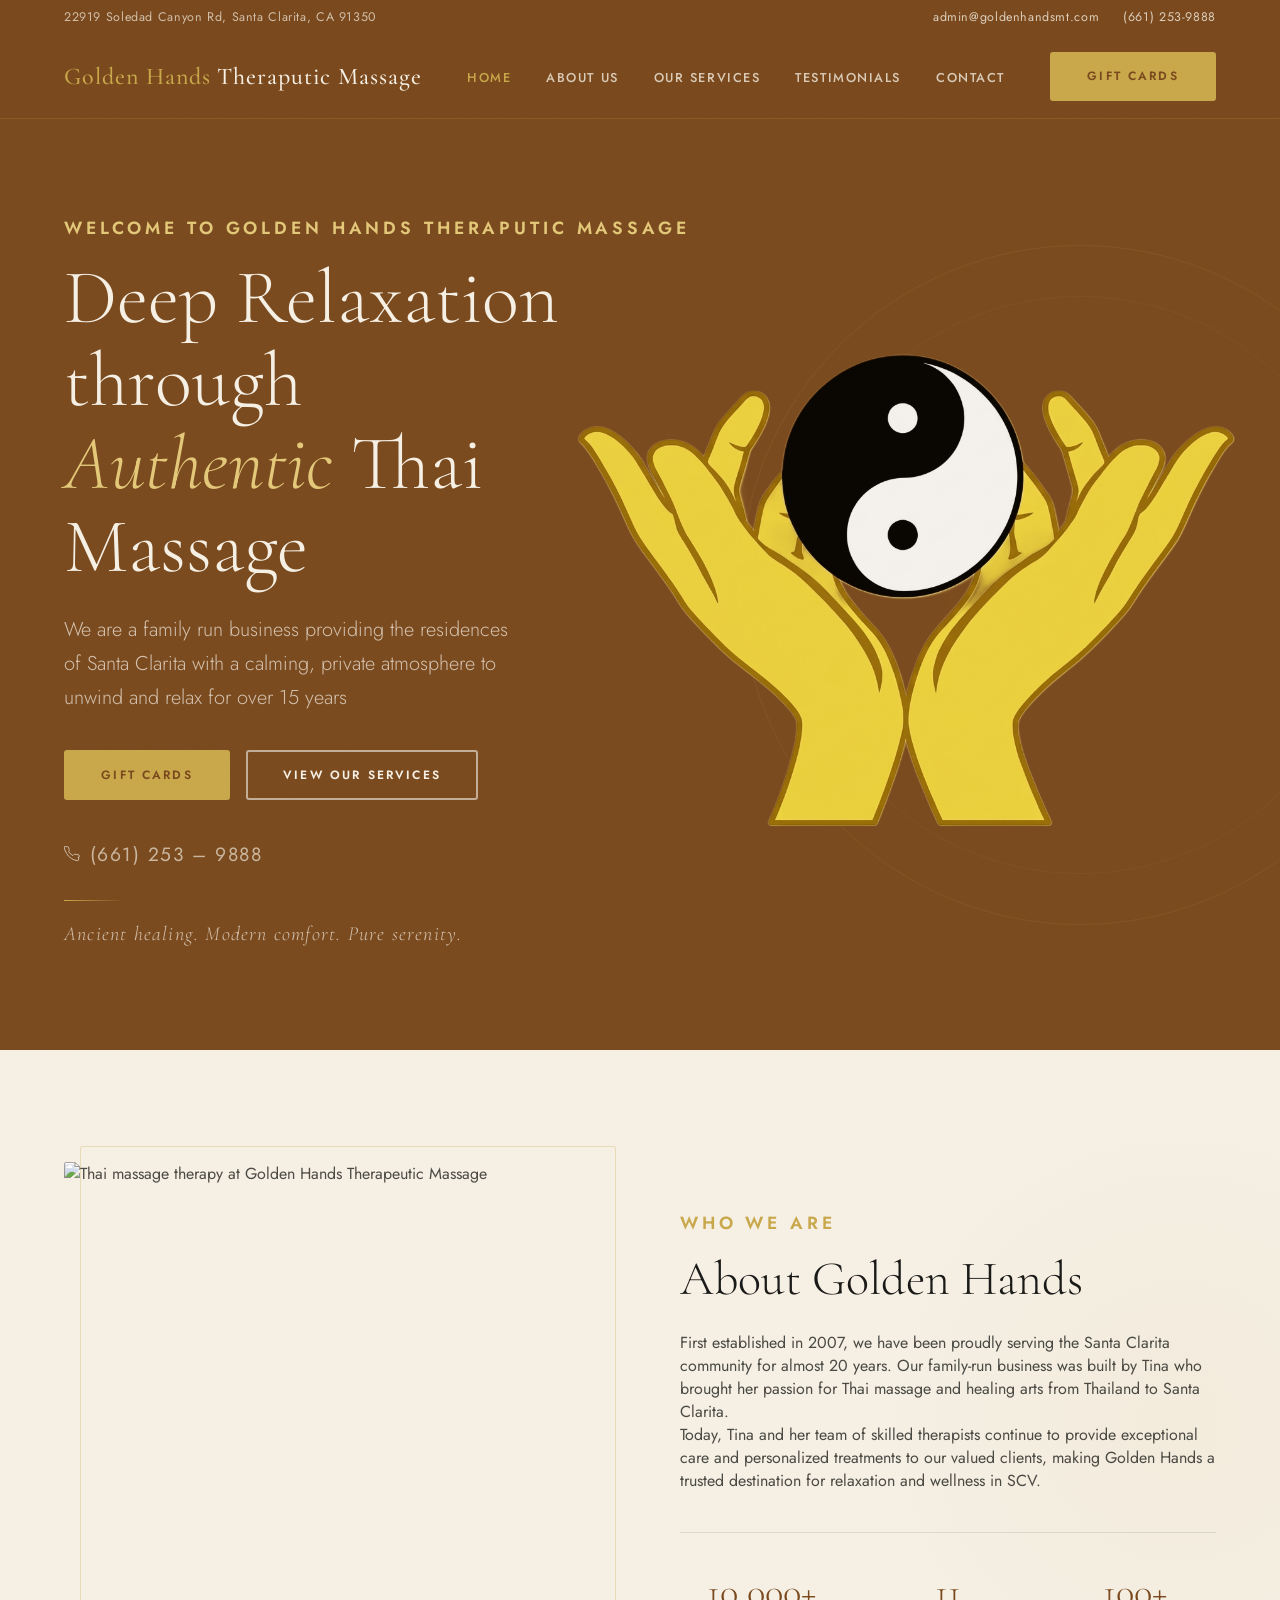
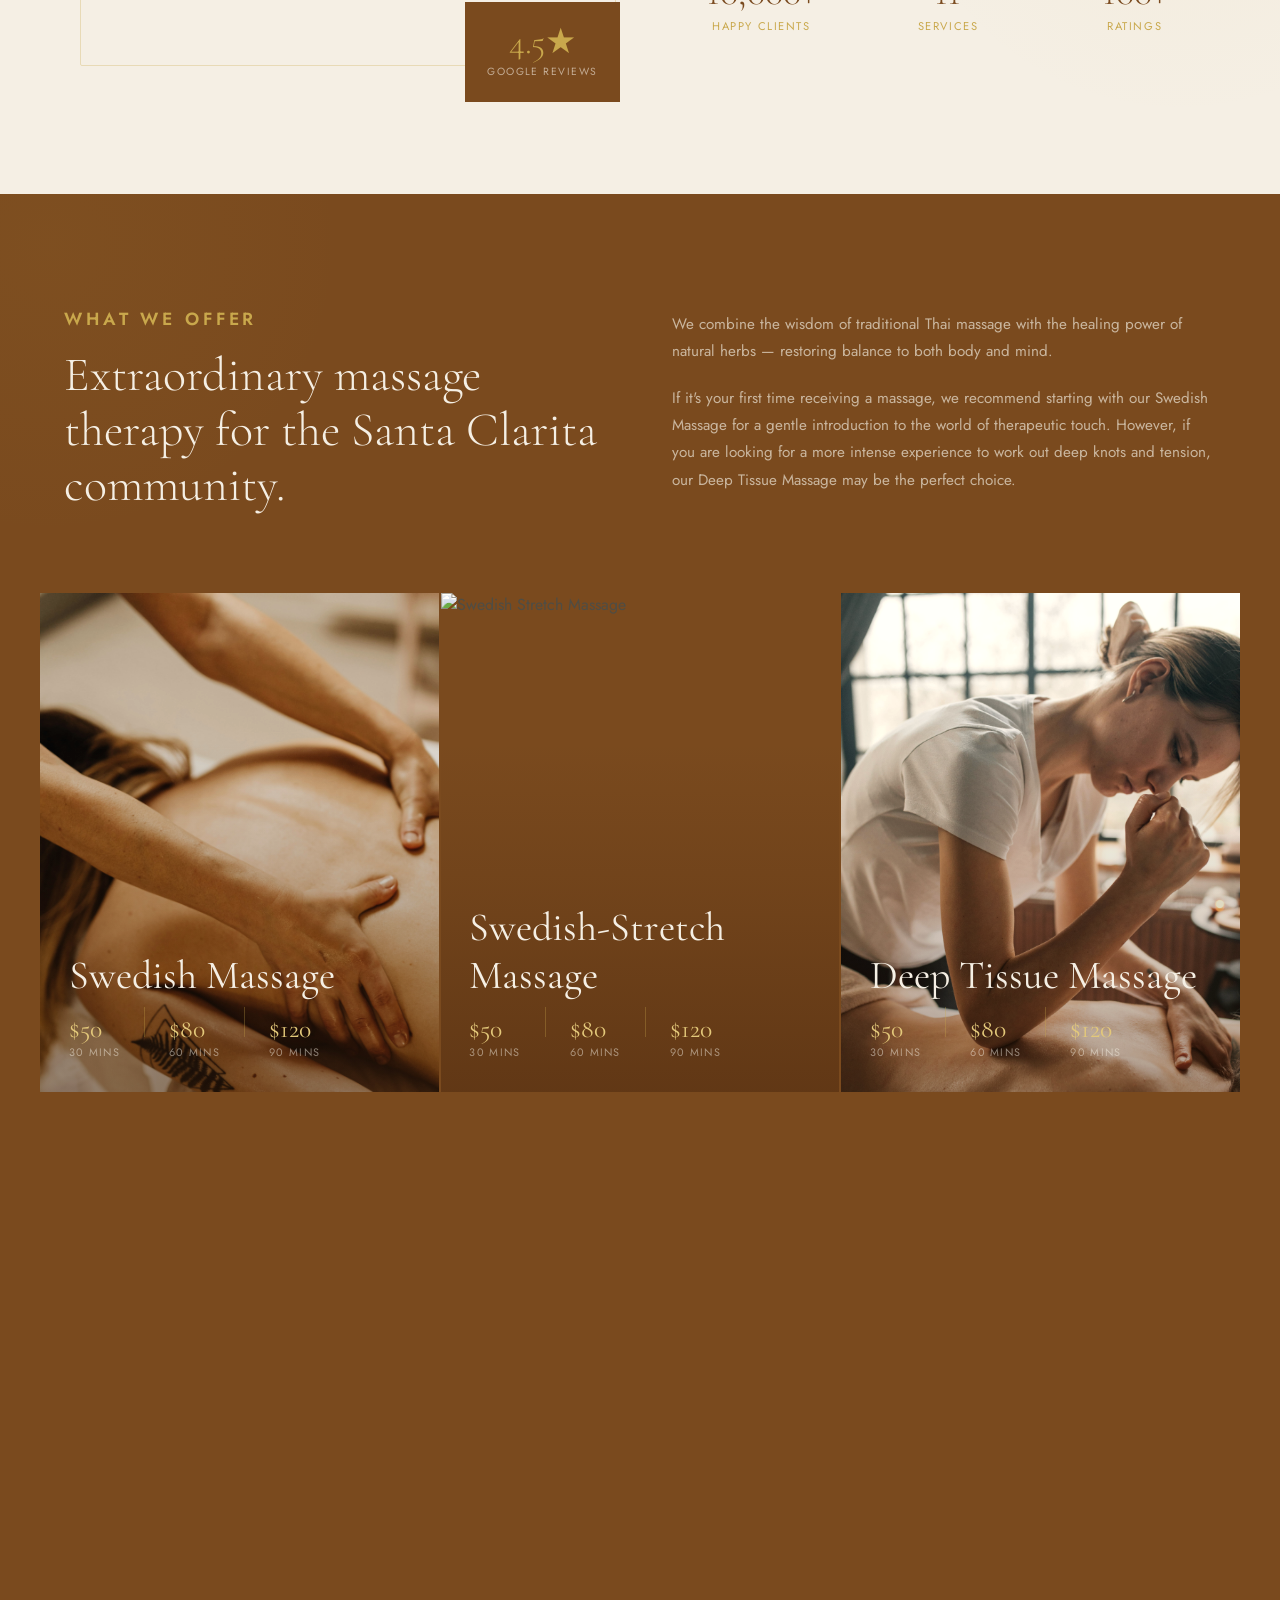
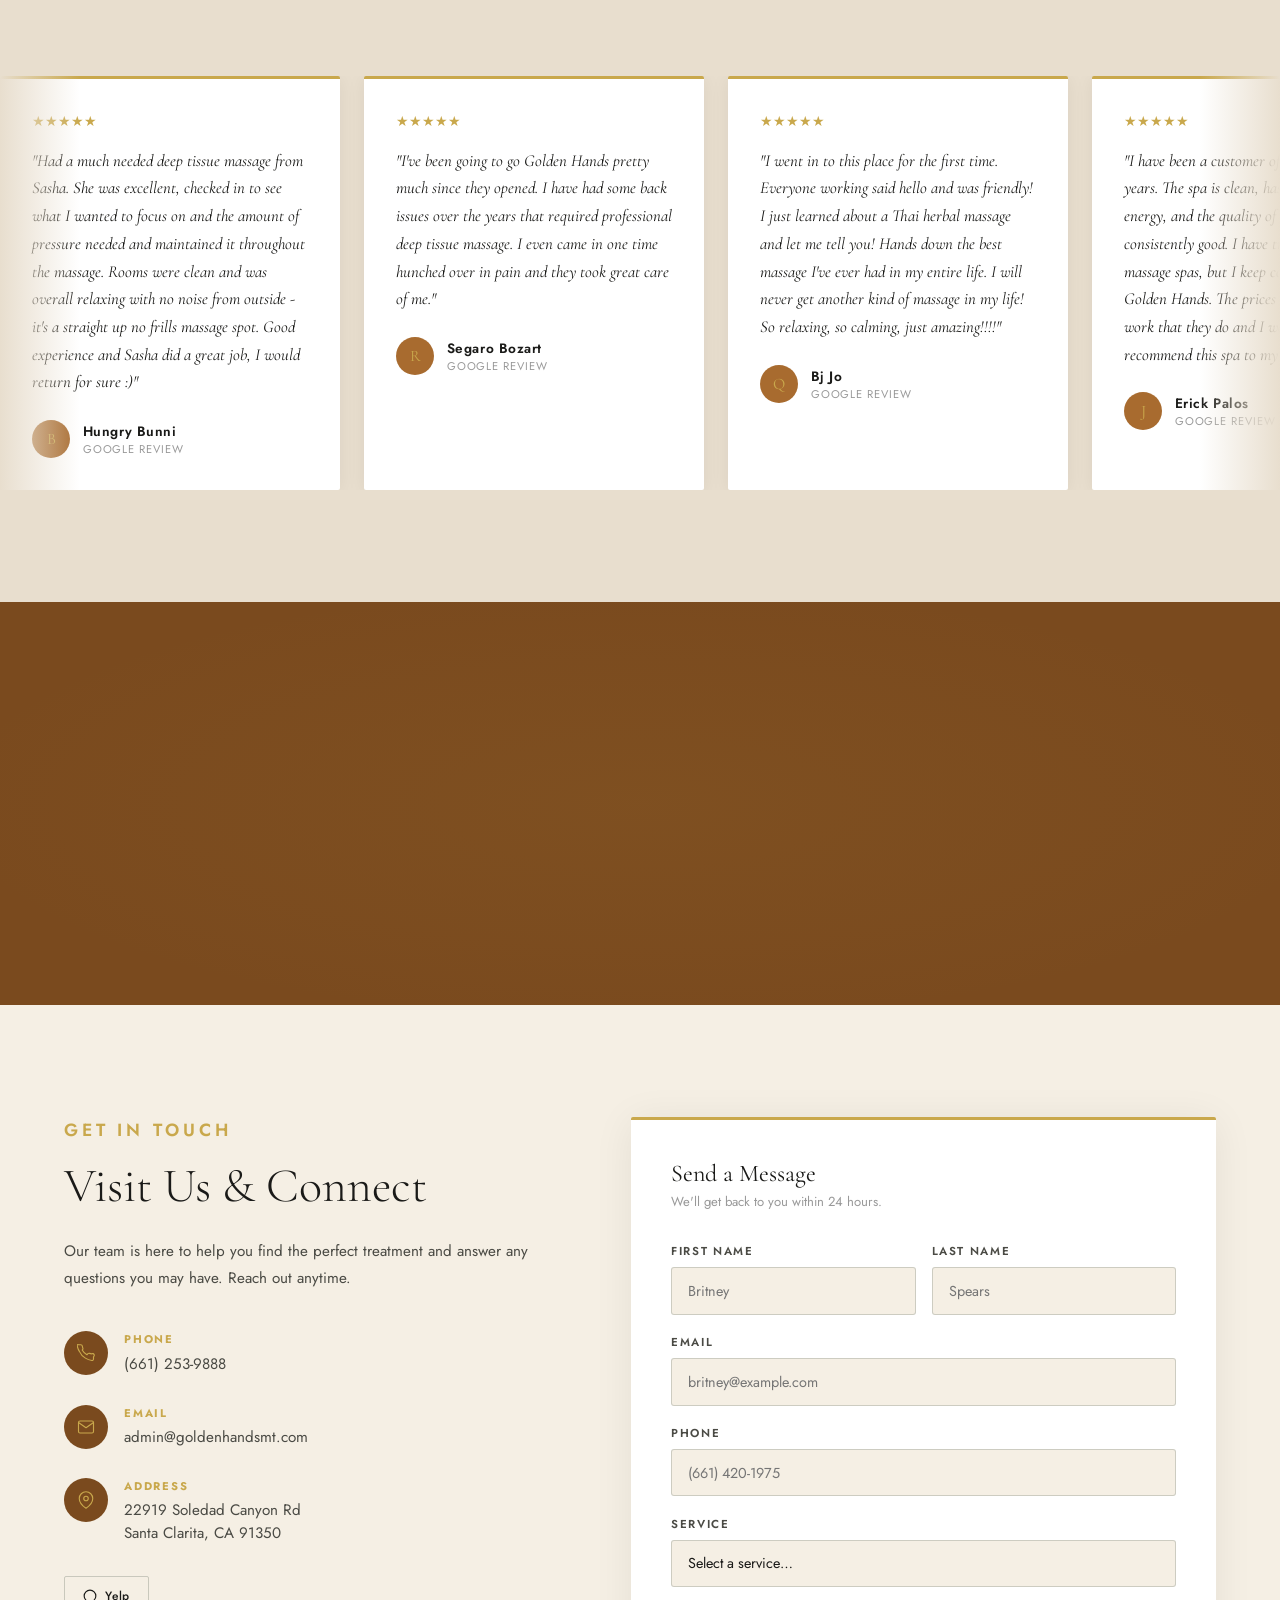
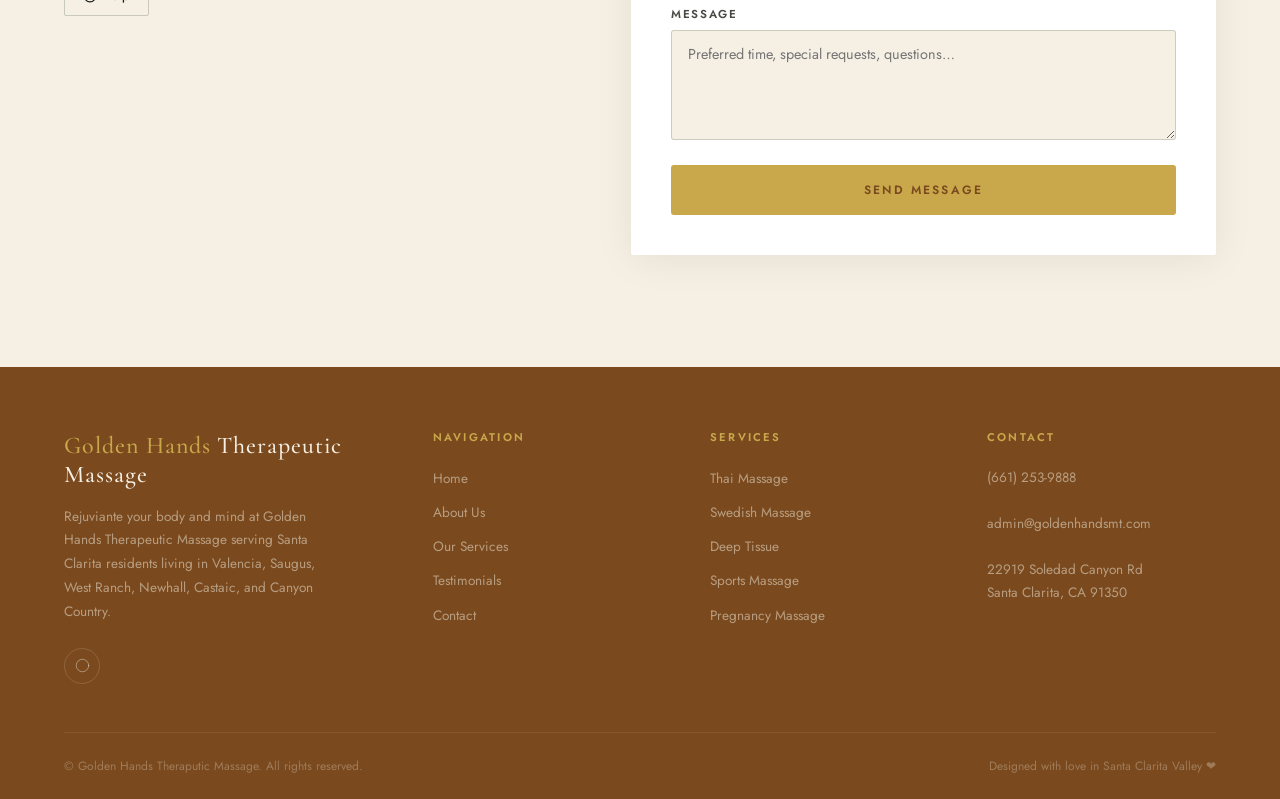
==== commit f4ce1357: "new changes" ====
--- a/index.html
+++ b/index.html
@@ -330,8 +330,7 @@
                 <div class="facial-item">
                   <div class="facial-info">
                     <span class="facial-name">Custom Facial</span>
-                    <span class="facial-desc">Deep pore cleansing, skin analysis, exfoliation, extractions, conditioning
-                      toning, moisturize and sun protection therapy.</span>
+                    <span class="facial-desc">Deep pore double cleaning with steam, skin analysis, exfoliations, extractions or face massage, conditioning masque, soothing with warm towel, toning and moisturize with sunscreen to protect your new skin. </span>
                   </div>
                   <div class="p-item">
                     <span class="p-amt">$80</span>
@@ -341,9 +340,7 @@
                 <div class="facial-item">
                   <div class="facial-info">
                     <span class="facial-name">Express Facial</span>
-                    <span class="facial-desc">Maximum results in minimum time. Cleansing with steam, skin analysis,
-                      exfoliation, extractions, conditioning masque, toning, moisturize and sun protection
-                      therapy.</span>
+                    <span class="facial-desc">Maximum results in minimum time. Cleansing with steam, skin analysis, exfoliation, conditioning masque, toning, moisturize with sunscreen to protect new skin.</span>
                   </div>
                   <div class="p-item">
                     <span class="p-amt">$50</span>
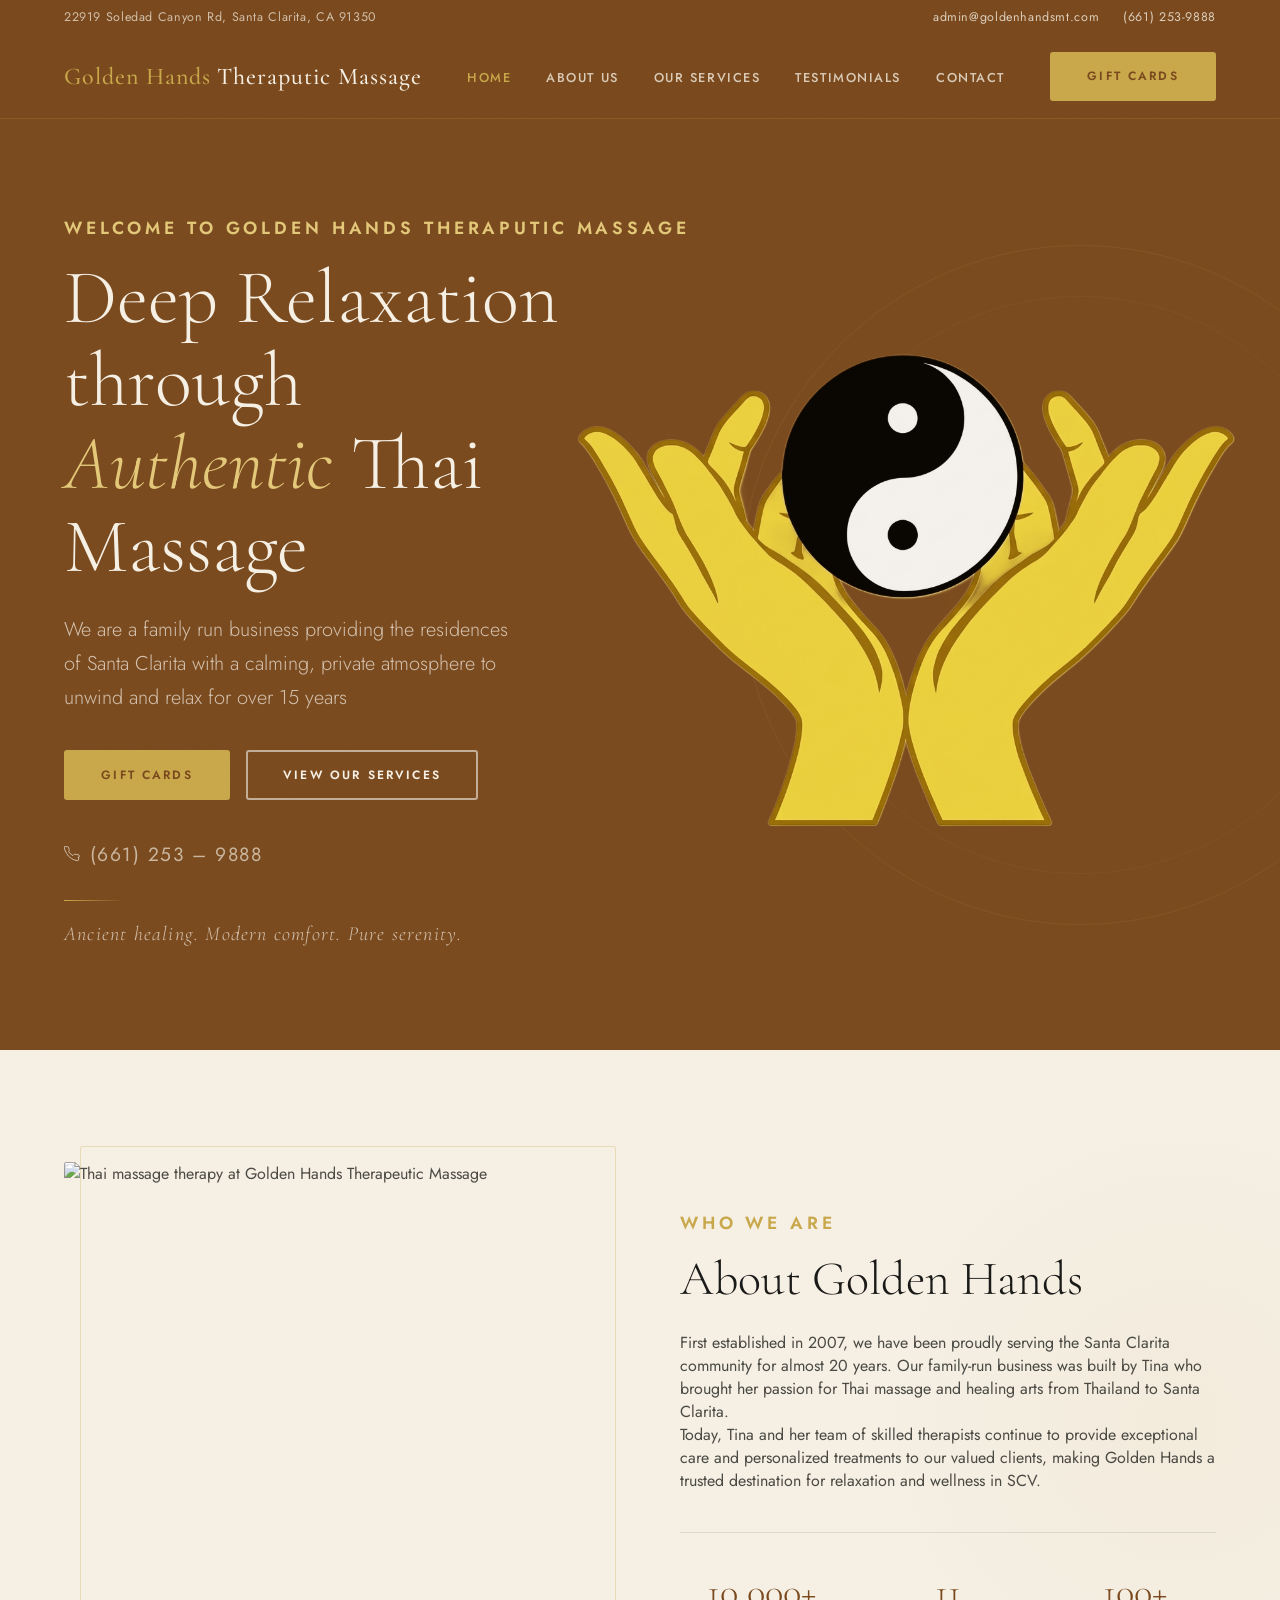
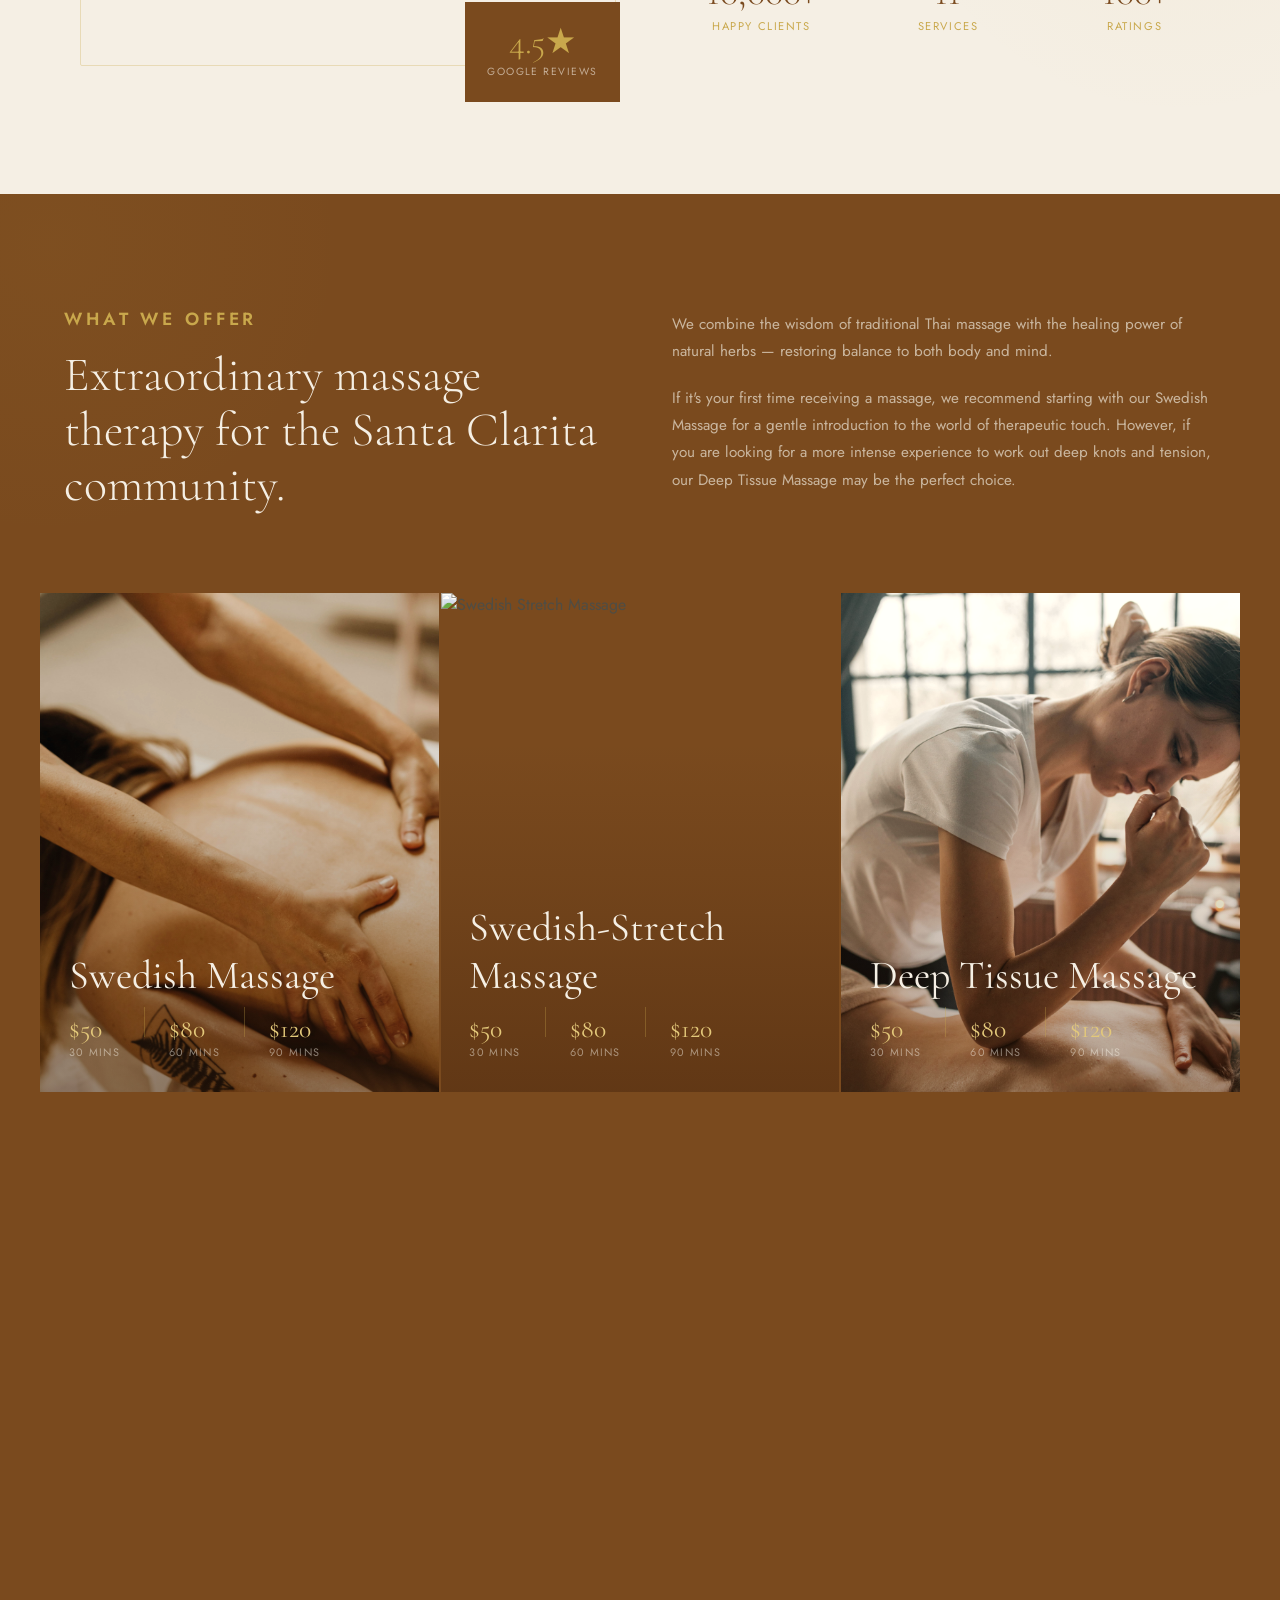
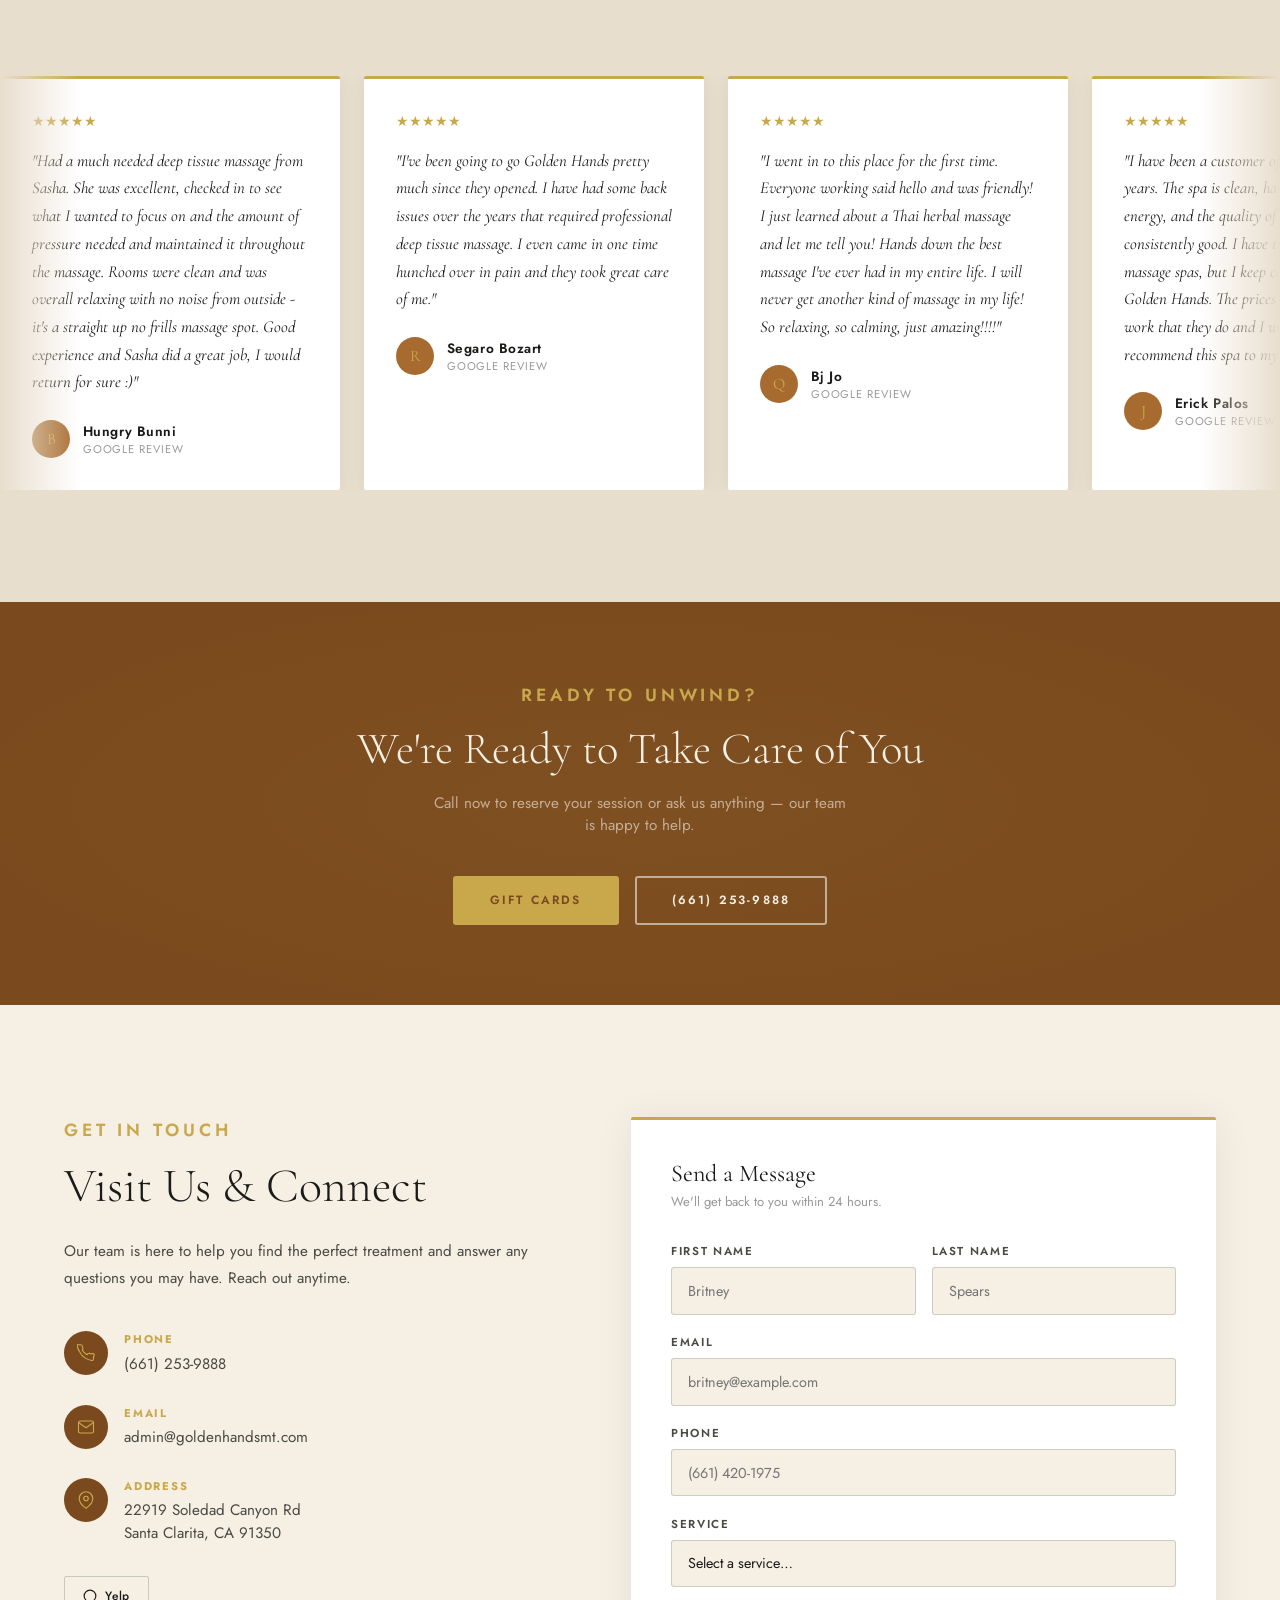
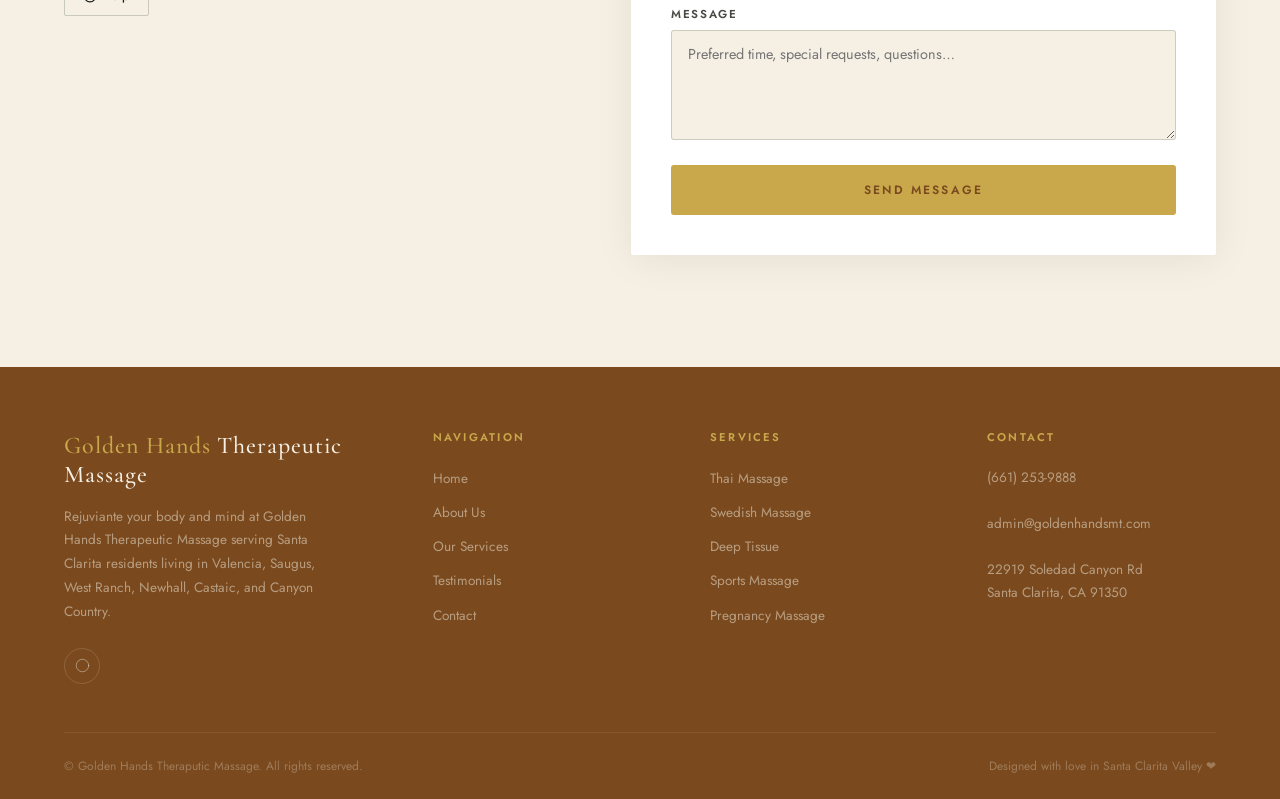
==== commit c0c6d1a0: "update facial info" ====
--- a/index.html
+++ b/index.html
@@ -340,7 +340,7 @@
                 <div class="facial-item">
                   <div class="facial-info">
                     <span class="facial-name">Express Facial</span>
-                    <span class="facial-desc">Maximum results in minimum time. Cleansing with steam, skin analysis, exfoliation, conditioning masque, toning, moisturize with sunscreen to protect new skin.</span>
+                    <span class="facial-desc">Maximum results in minimum time.  Cleansing with steam, skin analysis, exfoliation, conditioning masque, toning, moisturize with sunscreen to protect new skin</span>
                   </div>
                   <div class="p-item">
                     <span class="p-amt">$50</span>
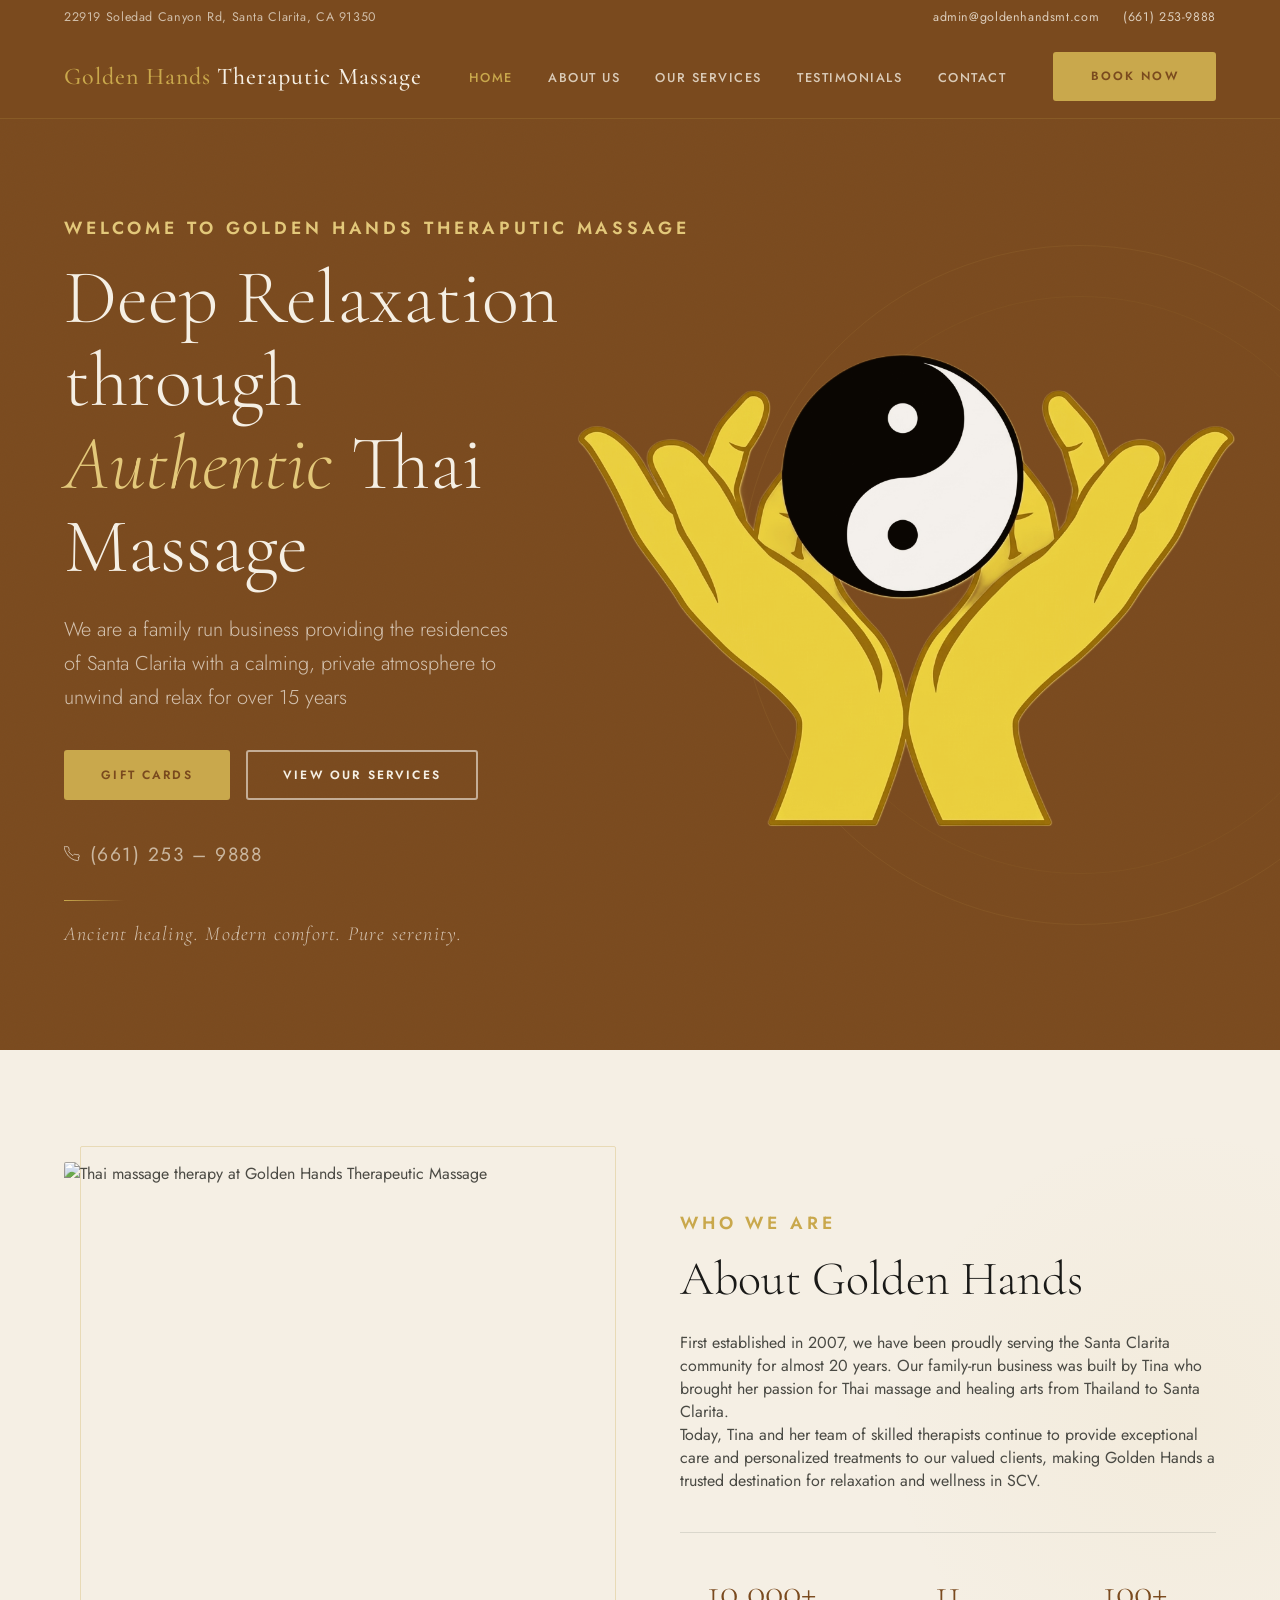
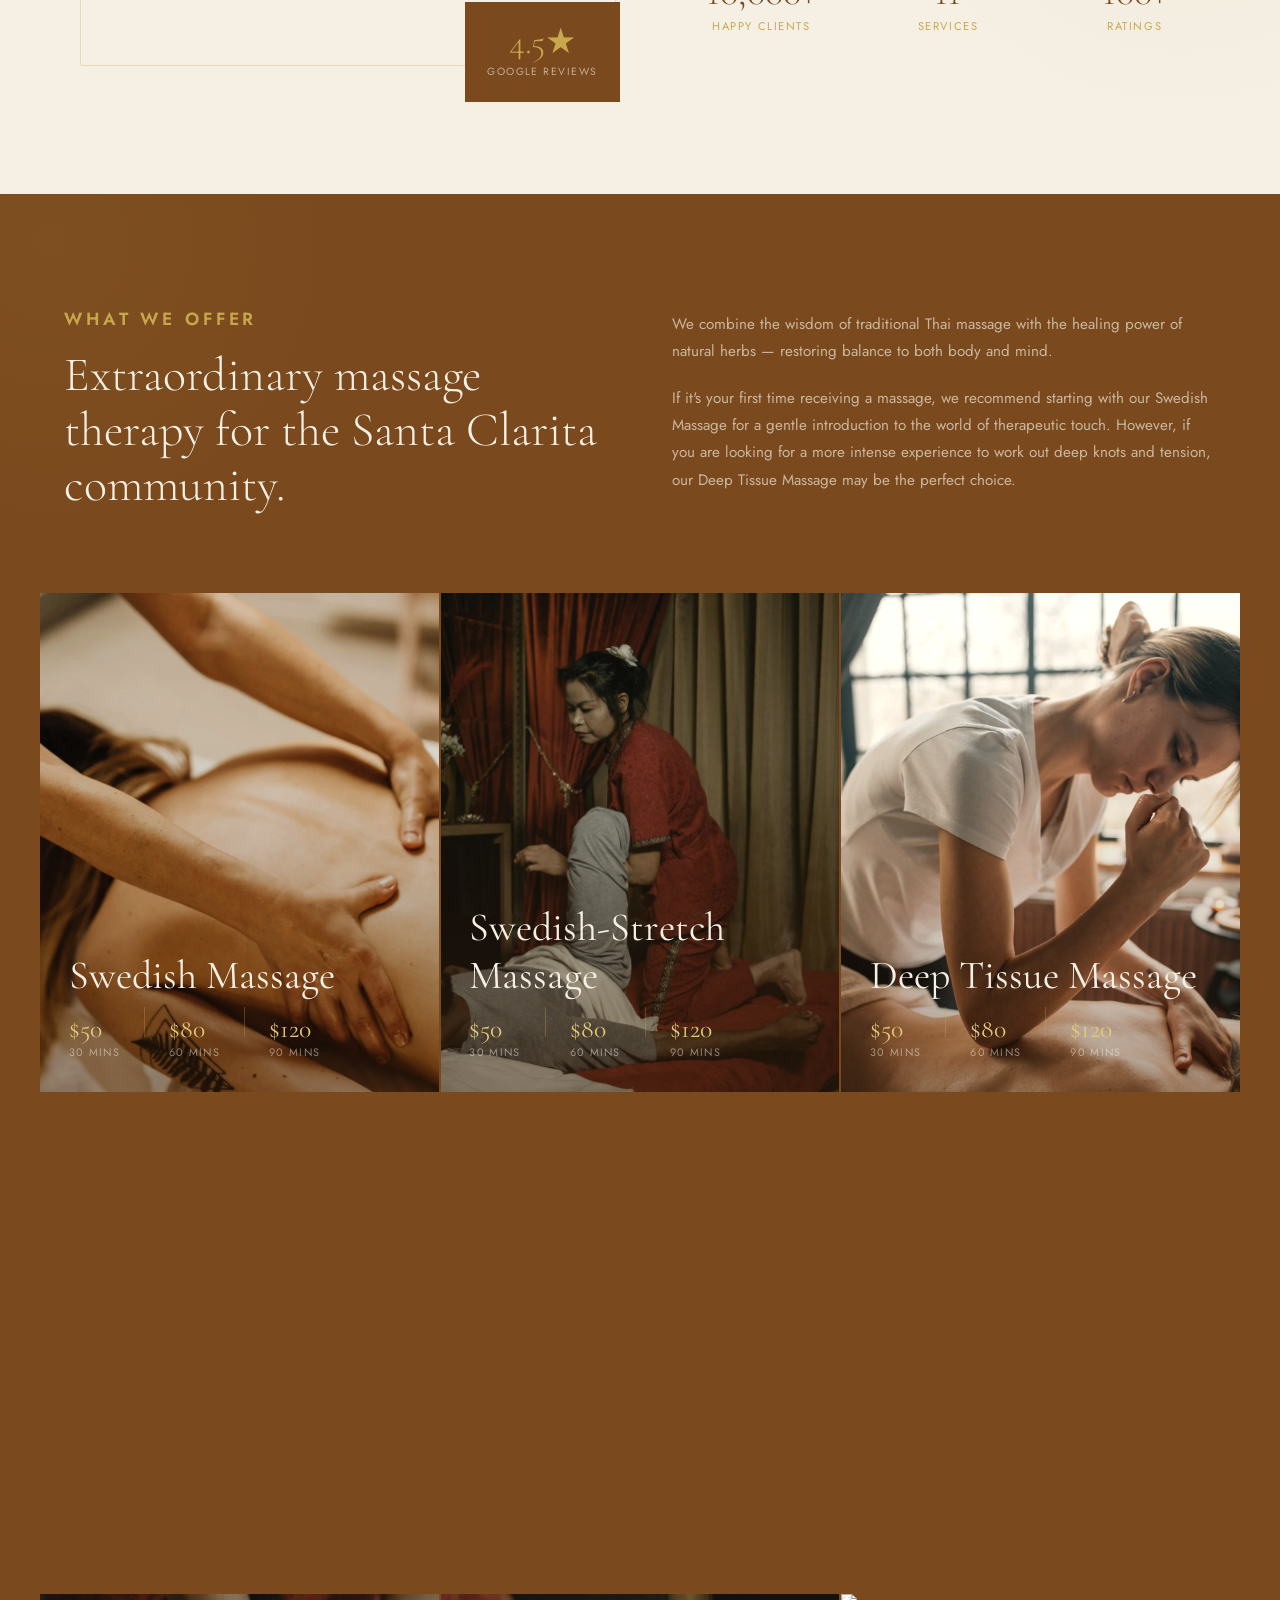
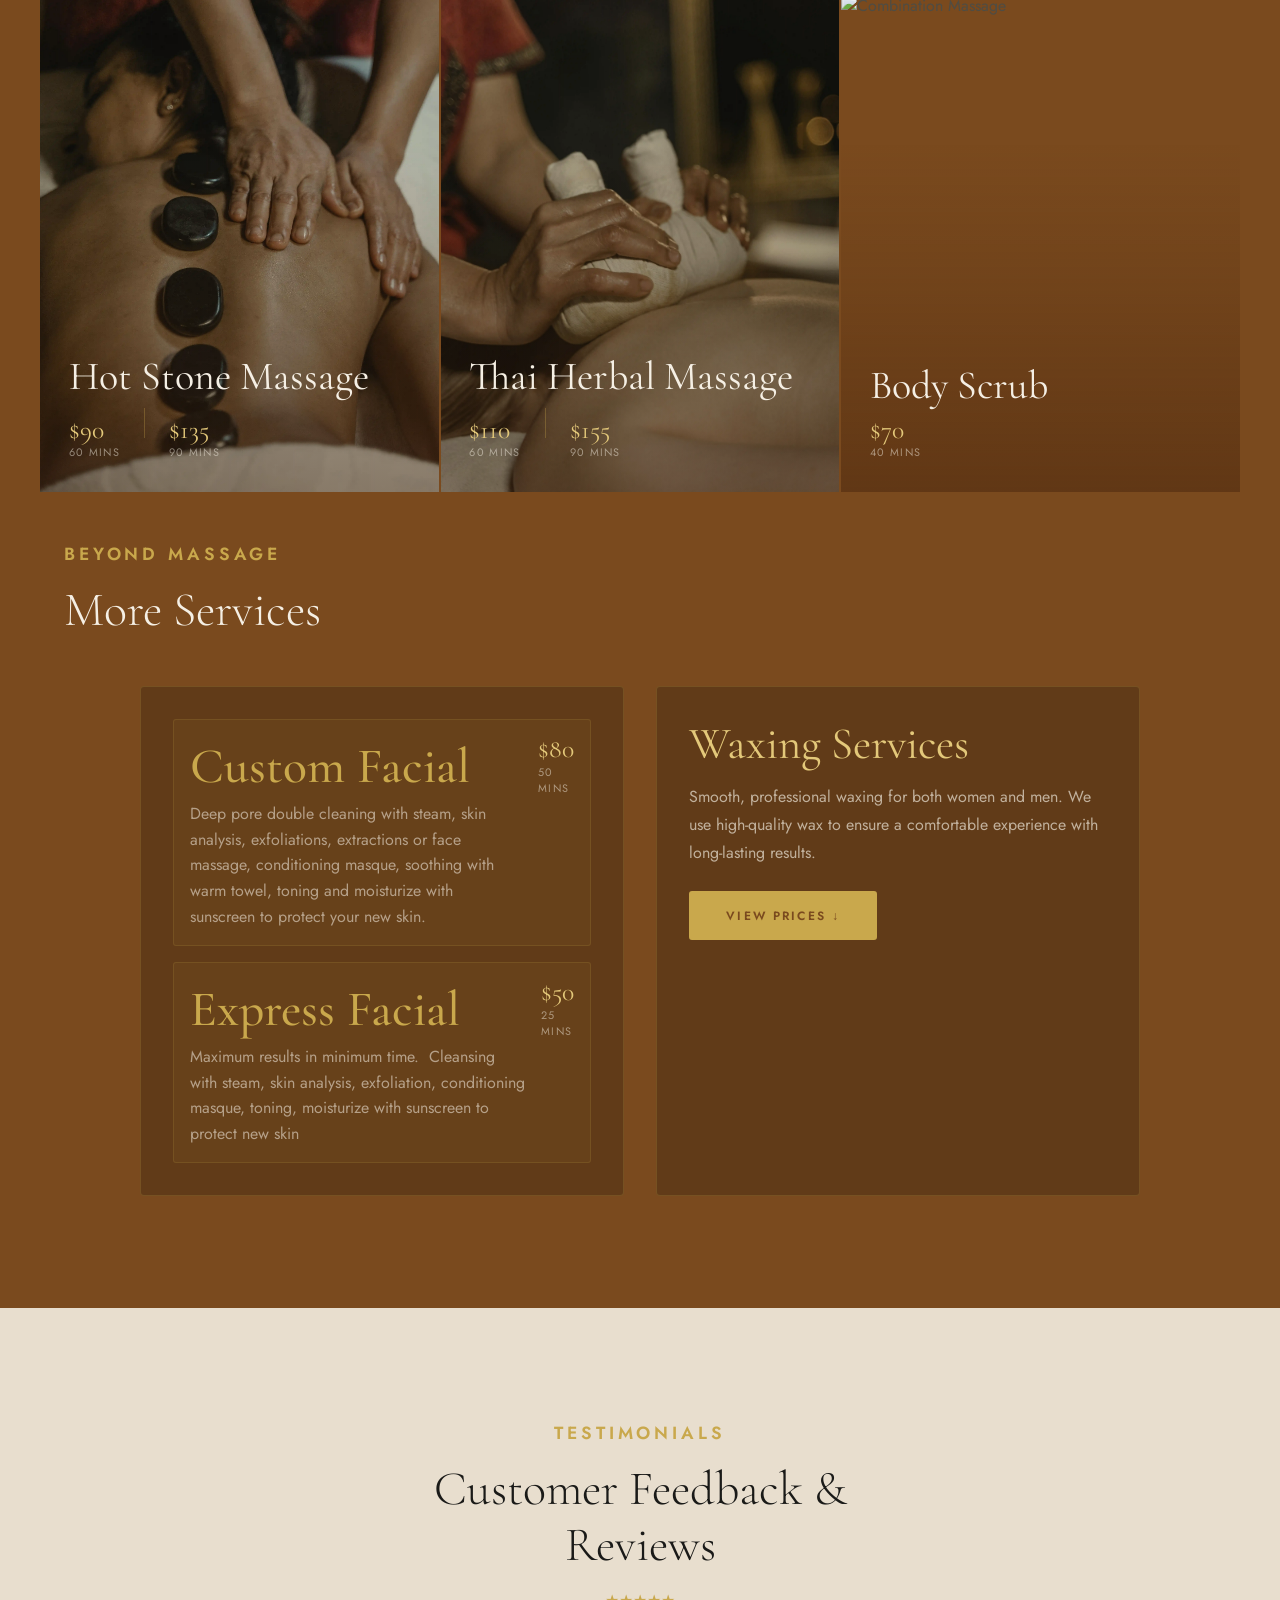
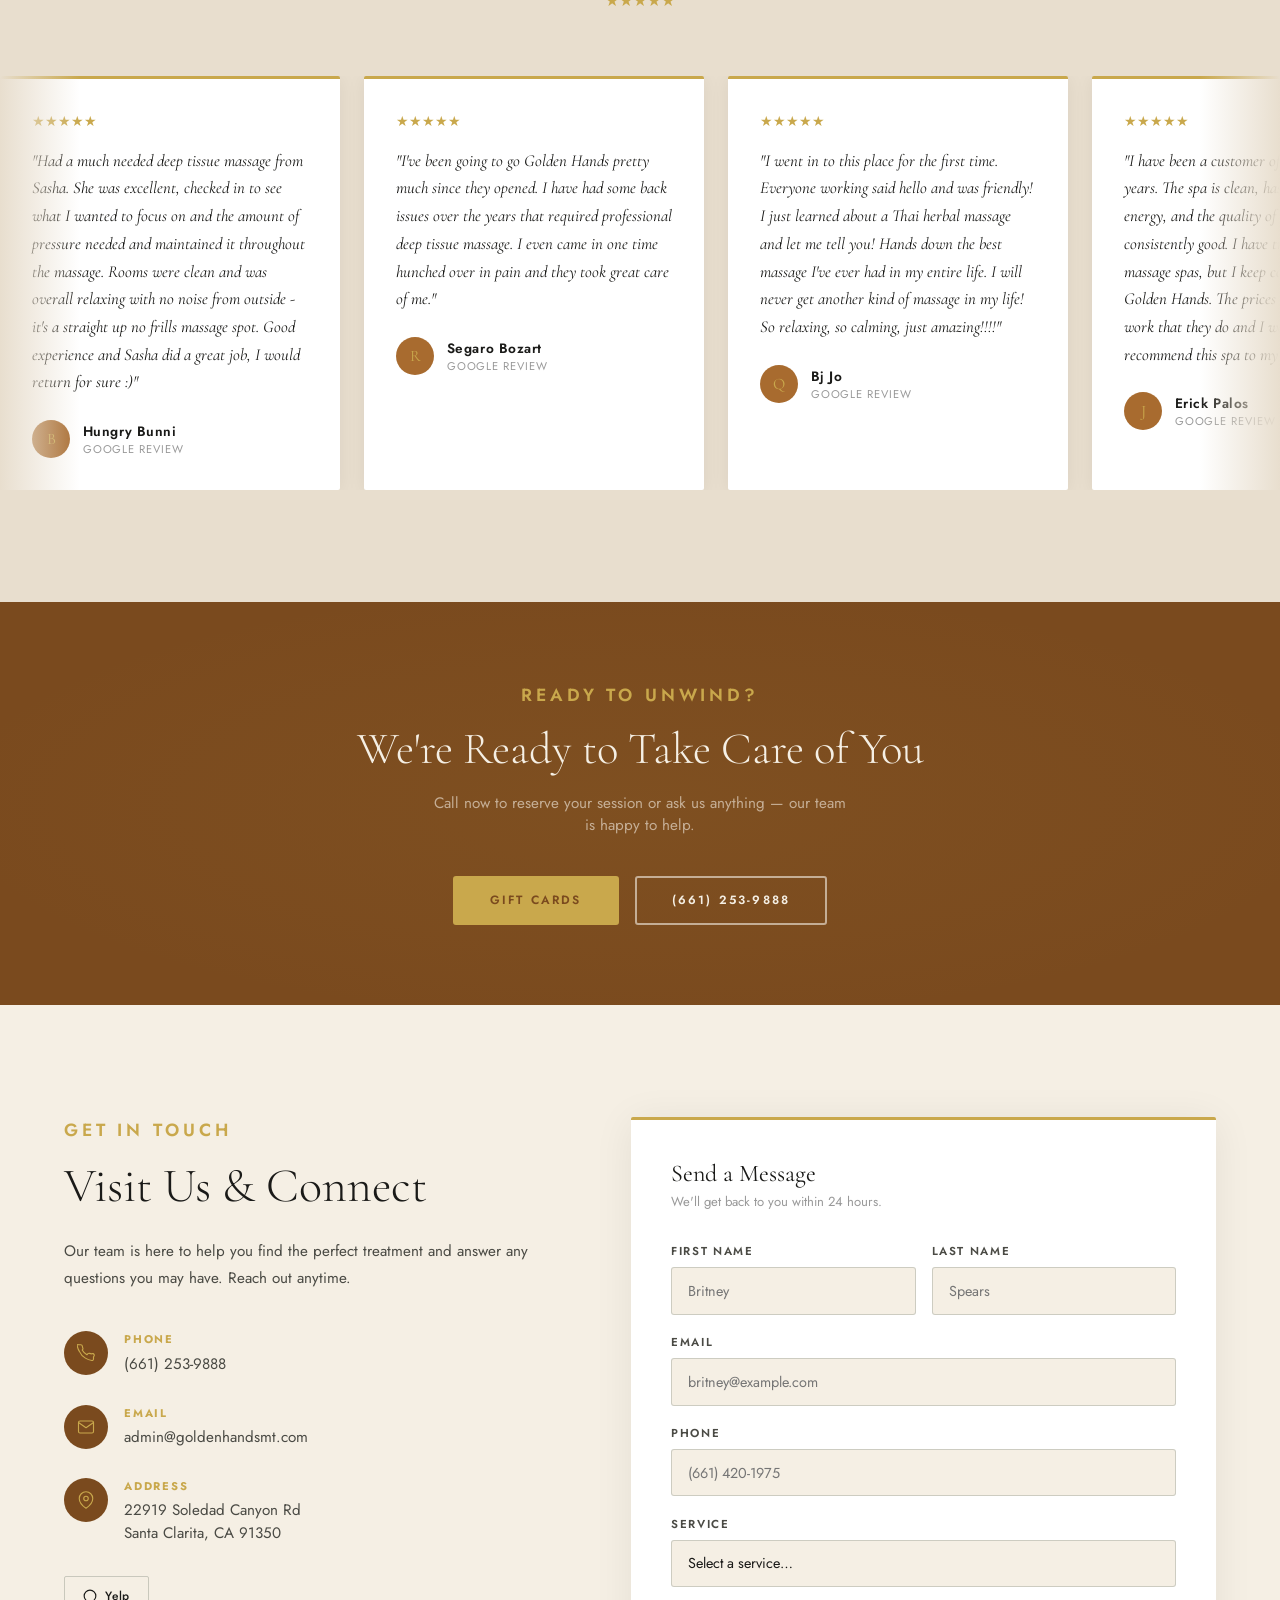
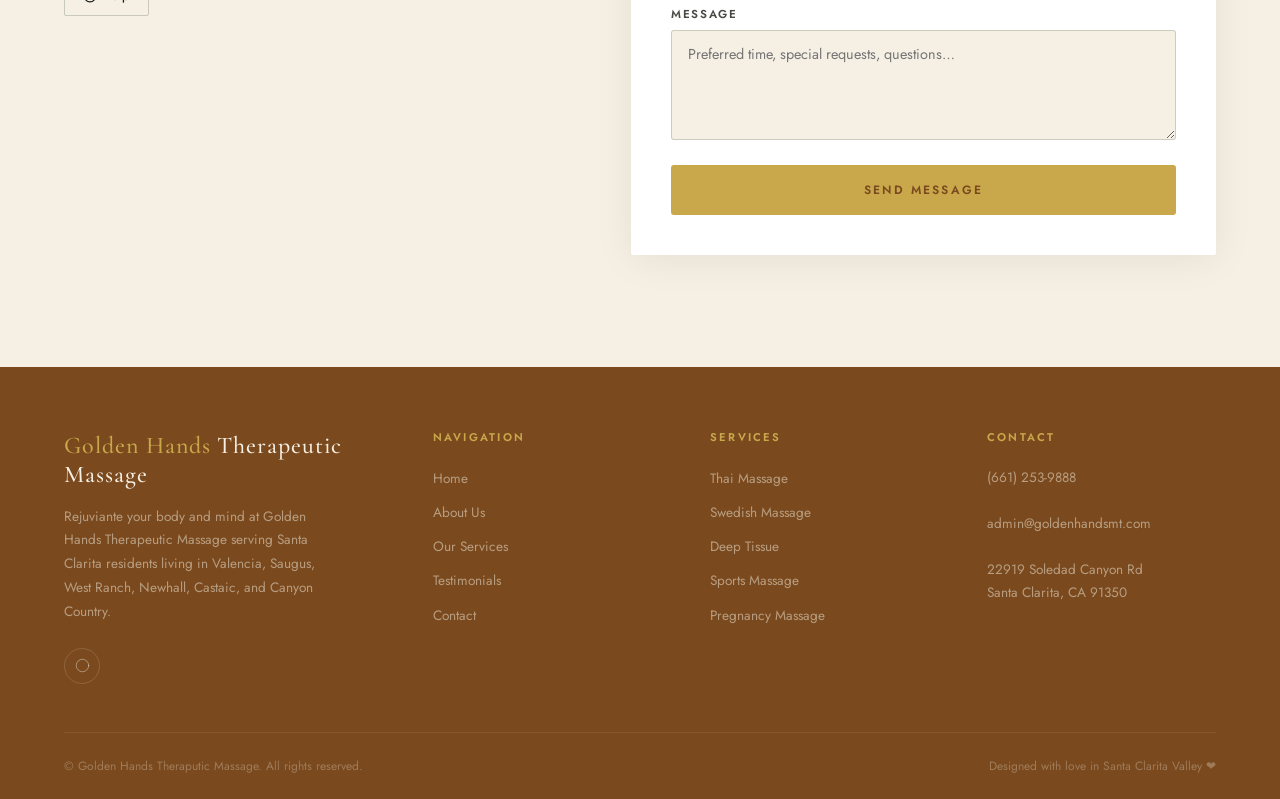
==== commit 3b4a428d: "compressed and changed formate of images" ====
--- a/index.html
+++ b/index.html
@@ -39,8 +39,8 @@
           <li><a href="#testimonials">Testimonials</a></li>
           <li><a href="#contact">Contact</a></li>
         </ul>
-        <a href="https://www.thegiftcardcafe.com/cart/indexpac.php?storeID=4005" target="_blank" rel="noopener"
-          class="btn btn-gold nav-bk">Gift Cards</a>
+        <a href="https://go.booker.com/location/GoldenHandsTherapeuticMassage/service-menu" target="_blank" rel="noopener"
+          class="btn btn-gold nav-bk">Book Now</a>
         <button class="hamburger" id="ham" aria-label="Toggle menu"><span></span><span></span><span></span></button>
       </div>
     </div>
@@ -50,8 +50,8 @@
       <a href="#services">Our Services</a>
       <a href="#testimonials">Testimonials</a>
       <a href="#contact">Contact</a>
-      <a href="https://www.thegiftcardcafe.com/cart/indexpac.php?storeID=4005" target="_blank" rel="noopener"
-        class="btn btn-gold">Gift Cards</a>
+      <a href="https://go.booker.com/location/GoldenHandsTherapeuticMassage/service-menu" target="_blank" rel="noopener"
+        class="btn btn-gold">Book Now</a>
     </div>
   </nav>
 
@@ -70,7 +70,7 @@
         <p>We are a family run business providing the residences of Santa Clarita with a calming, private atmosphere
           to unwind and relax for over 15 years</p>
         <div class="hero-cta">
-          <a href="https://www.thegiftcardcafe.com/cart/indexpac.php?storeID=4005" target="_blank" rel="noopener"
+          <a href="https://app.squareup.com/gift/MLW3AWB81PCNA/order" target="_blank" rel="noopener"
             class="btn btn-gold">Gift Cards</a>
           <a href="#services" class="btn btn-ol-lt">View Our Services</a>
         </div>
@@ -139,7 +139,7 @@
     <div class="svc-grid">
 
       <div class="svc-card">
-        <img src="assets/imgs/swedish_massage.jpg" alt="Swedish Massage" />
+        <img src="assets/imgs_webp/swedish_massage.webp" alt="Swedish Massage" />
         <div class="svc-overlay">
           <h3 class="svc-name">Swedish Massage</h3>
           <p class="svc-desc">Gentle massage to ease stress, boost circulation, and provide calm relaxation — ideal for
@@ -152,13 +152,13 @@
             <div class="p-item"><span class="p-amt">$120</span><span class="p-dur">90 mins</span></div>
           </div>
         </div>
-        <a href="https://www.thegiftcardcafe.com/cart/indexpac.php?storeID=4005" target="_blank" rel="noopener"
+        <a href="https://go.booker.com/location/GoldenHandsTherapeuticMassage/service-menu" target="_blank" rel="noopener"
           class="svc-book">Book
           →</a>
       </div>
 
       <div class="svc-card">
-        <img src="assets/imgs/swedish_stretch.png" alt="Swedish Stretch Massage" />
+        <img src="assets/imgs_webp/swedish_stretch.webp" alt="Swedish Stretch Massage" />
         <div class="svc-overlay">
           <h3 class="svc-name">Swedish-Stretch Massage</h3>
           <p class="svc-desc">Gentle massage to ease stress, boost circulation, and provide calm relaxation including
@@ -172,13 +172,13 @@
             <div class="p-item"><span class="p-amt">$120</span><span class="p-dur">90 mins</span></div>
           </div>
         </div>
-        <a href="https://www.thegiftcardcafe.com/cart/indexpac.php?storeID=4005" target="_blank" rel="noopener"
+        <a href="https://go.booker.com/location/GoldenHandsTherapeuticMassage/service-menu" target="_blank" rel="noopener"
           class="svc-book">Book
           →</a>
       </div>
 
       <div class="svc-card">
-        <img src="./assets/imgs/deep_tissue.jpg" alt="Deep Tissue Massage" />
+        <img src="./assets/imgs_webp/deep_tissue.webp" alt="Deep Tissue Massage" />
         <div class="svc-overlay">
           <h3 class="svc-name">Deep Tissue Massage</h3>
           <p class="svc-desc">Target chronic tension — release tight knots and restore your body's vitality with focused
@@ -191,13 +191,13 @@
             <div class="p-item"><span class="p-amt">$120</span><span class="p-dur">90 mins</span></div>
           </div>
         </div>
-        <a href="https://www.thegiftcardcafe.com/cart/indexpac.php?storeID=4005" target="_blank" rel="noopener"
+        <a href="https://go.booker.com/location/GoldenHandsTherapeuticMassage/service-menu" target="_blank" rel="noopener"
           class="svc-book">Book
           →</a>
       </div>
 
       <div class="svc-card">
-        <img src="./assets/imgs/thai_massage.jpg" alt="Deep Tissue Thai Massage" />
+        <img src="./assets/imgs_webp/thai_massage.webp" alt="Deep Tissue Thai Massage" />
         <div class="svc-overlay">
           <h3 class="svc-name">Deep Tissue-Thai Massage</h3>
           <p class="svc-desc">Target chronic tension — release tight knots and restore your body's vitality with focused
@@ -210,13 +210,13 @@
             <div class="p-item"><span class="p-amt">$120</span><span class="p-dur">90 mins</span></div>
           </div>
         </div>
-        <a href="https://www.thegiftcardcafe.com/cart/indexpac.php?storeID=4005" target="_blank" rel="noopener"
+        <a href="https://go.booker.com/location/GoldenHandsTherapeuticMassage/service-menu" target="_blank" rel="noopener"
           class="svc-book">Book
           →</a>
       </div>
 
       <div class="svc-card">
-        <img src="./assets/imgs/sports_massage.jpg" alt="Sports Massage" />
+        <img src="./assets/imgs_webp/sports_massage.webp" alt="Sports Massage" />
         <div class="svc-overlay">
           <h3 class="svc-name">Sports Massage</h3>
           <p class="svc-desc">Similar to a deep tissue massage, but tailored for athletes to enhance performance,
@@ -229,7 +229,7 @@
             <div class="p-item"><span class="p-amt">$120</span><span class="p-dur">90 mins</span></div>
           </div>
         </div>
-        <a href="https://www.thegiftcardcafe.com/cart/indexpac.php?storeID=4005" target="_blank" rel="noopener"
+        <a href="https://go.booker.com/location/GoldenHandsTherapeuticMassage/service-menu" target="_blank" rel="noopener"
           class="svc-book">Book
           →</a>
       </div>
@@ -250,13 +250,13 @@
             <div class="p-item"><span class="p-amt">$135</span><span class="p-dur">90 mins</span></div>
           </div>
         </div>
-        <a href="https://www.thegiftcardcafe.com/cart/indexpac.php?storeID=4005" target="_blank" rel="noopener"
+        <a href="https://go.booker.com/location/GoldenHandsTherapeuticMassage/service-menu" target="_blank" rel="noopener"
           class="svc-book">Book
           →</a>
       </div>
 
       <div class="svc-card">
-        <img src="assets/imgs/hotstone.jpg" alt="Hot Stone Massage" />
+        <img src="assets/imgs_webp/hotstone.webp" alt="Hot Stone Massage" />
         <div class="svc-overlay">
           <h3 class="svc-name">Hot Stone Massage</h3>
           <p class="svc-desc">A hot stone massage is a deeply relaxing treatment that uses smooth, heated stones placed
@@ -268,14 +268,14 @@
             <div class="p-item"><span class="p-amt">$135</span><span class="p-dur">90 mins</span></div>
           </div>
         </div>
-        <a href="https://www.thegiftcardcafe.com/cart/indexpac.php?storeID=4005" target="_blank" rel="noopener"
+        <a href="https://go.booker.com/location/GoldenHandsTherapeuticMassage/service-menu" target="_blank" rel="noopener"
           class="svc-book">Book
           →</a>
       </div>
 
 
       <div class="svc-card">
-        <img src="assets/imgs/herbal.jpg" alt="Thai Herbal Massage" />
+        <img src="assets/imgs_webp/herbal.webp" alt="Thai Herbal Massage" />
         <div class="svc-overlay">
           <h3 class="svc-name">Thai Herbal Massage</h3>
           <p class="svc-desc">This treatment is used in combination with traditional Thai and Deep Tissue massage by
@@ -289,7 +289,7 @@
             <div class="p-item"><span class="p-amt">$155</span><span class="p-dur">90 mins</span></div>
           </div>
         </div>
-        <a href="https://www.thegiftcardcafe.com/cart/indexpac.php?storeID=4005" target="_blank" rel="noopener"
+        <a href="https://go.booker.com/location/GoldenHandsTherapeuticMassage/service-menu" target="_blank" rel="noopener"
           class="svc-book">Book
           →</a>
       </div>
@@ -303,7 +303,7 @@
             <div class="p-item"><span class="p-amt">$70</span><span class="p-dur">40 mins</span></div>
           </div>
         </div>
-        <a href="https://www.thegiftcardcafe.com/cart/indexpac.php?storeID=4005" target="_blank" rel="noopener"
+        <a href="https://go.booker.com/location/GoldenHandsTherapeuticMassage/service-menu" target="_blank" rel="noopener"
           class="svc-book">Book
           →</a>
       </div>
@@ -334,7 +334,7 @@
                   </div>
                   <div class="p-item">
                     <span class="p-amt">$80</span>
-                    <span class="p-dur">60 mins</span>
+                    <span class="p-dur">50 mins</span>
                   </div>
                 </div>
                 <div class="facial-item">
@@ -344,7 +344,7 @@
                   </div>
                   <div class="p-item">
                     <span class="p-amt">$50</span>
-                    <span class="p-dur">30 mins</span>
+                    <span class="p-dur">25 mins</span>
                   </div>
                 </div>
               </div>
@@ -627,7 +627,7 @@
       <h2>We're Ready to Take Care of You</h2>
       <p>Call now to reserve your session or ask us anything — our team is happy to help.</p>
       <div class="cta-btns">
-        <a href="https://www.thegiftcardcafe.com/cart/indexpac.php?storeID=4005" target="_blank" rel="noopener"
+        <a href="https://app.squareup.com/gift/MLW3AWB81PCNA/order" target="_blank" rel="noopener"
           class="btn btn-gold">Gift Cards</a>
         <a href="tel:6612539888" class="btn btn-ol-lt">(661) 253-9888</a>
       </div>
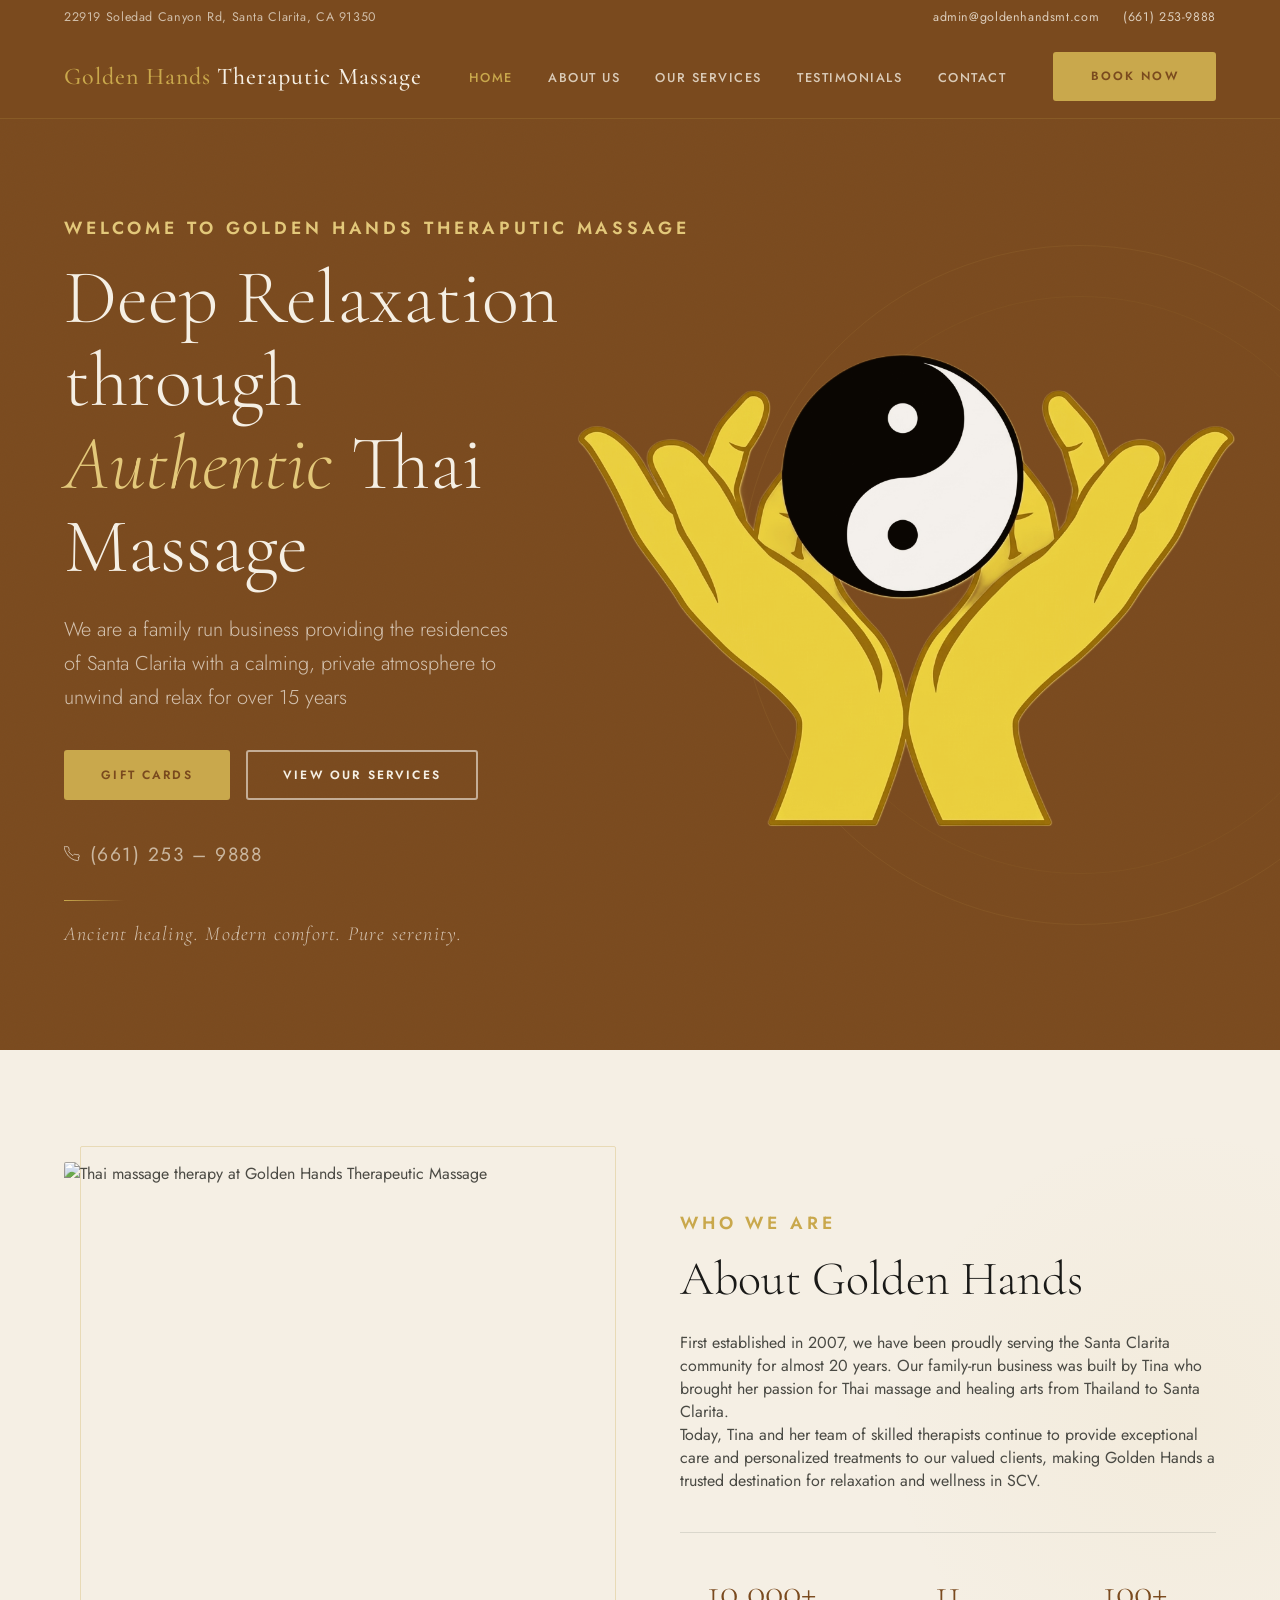
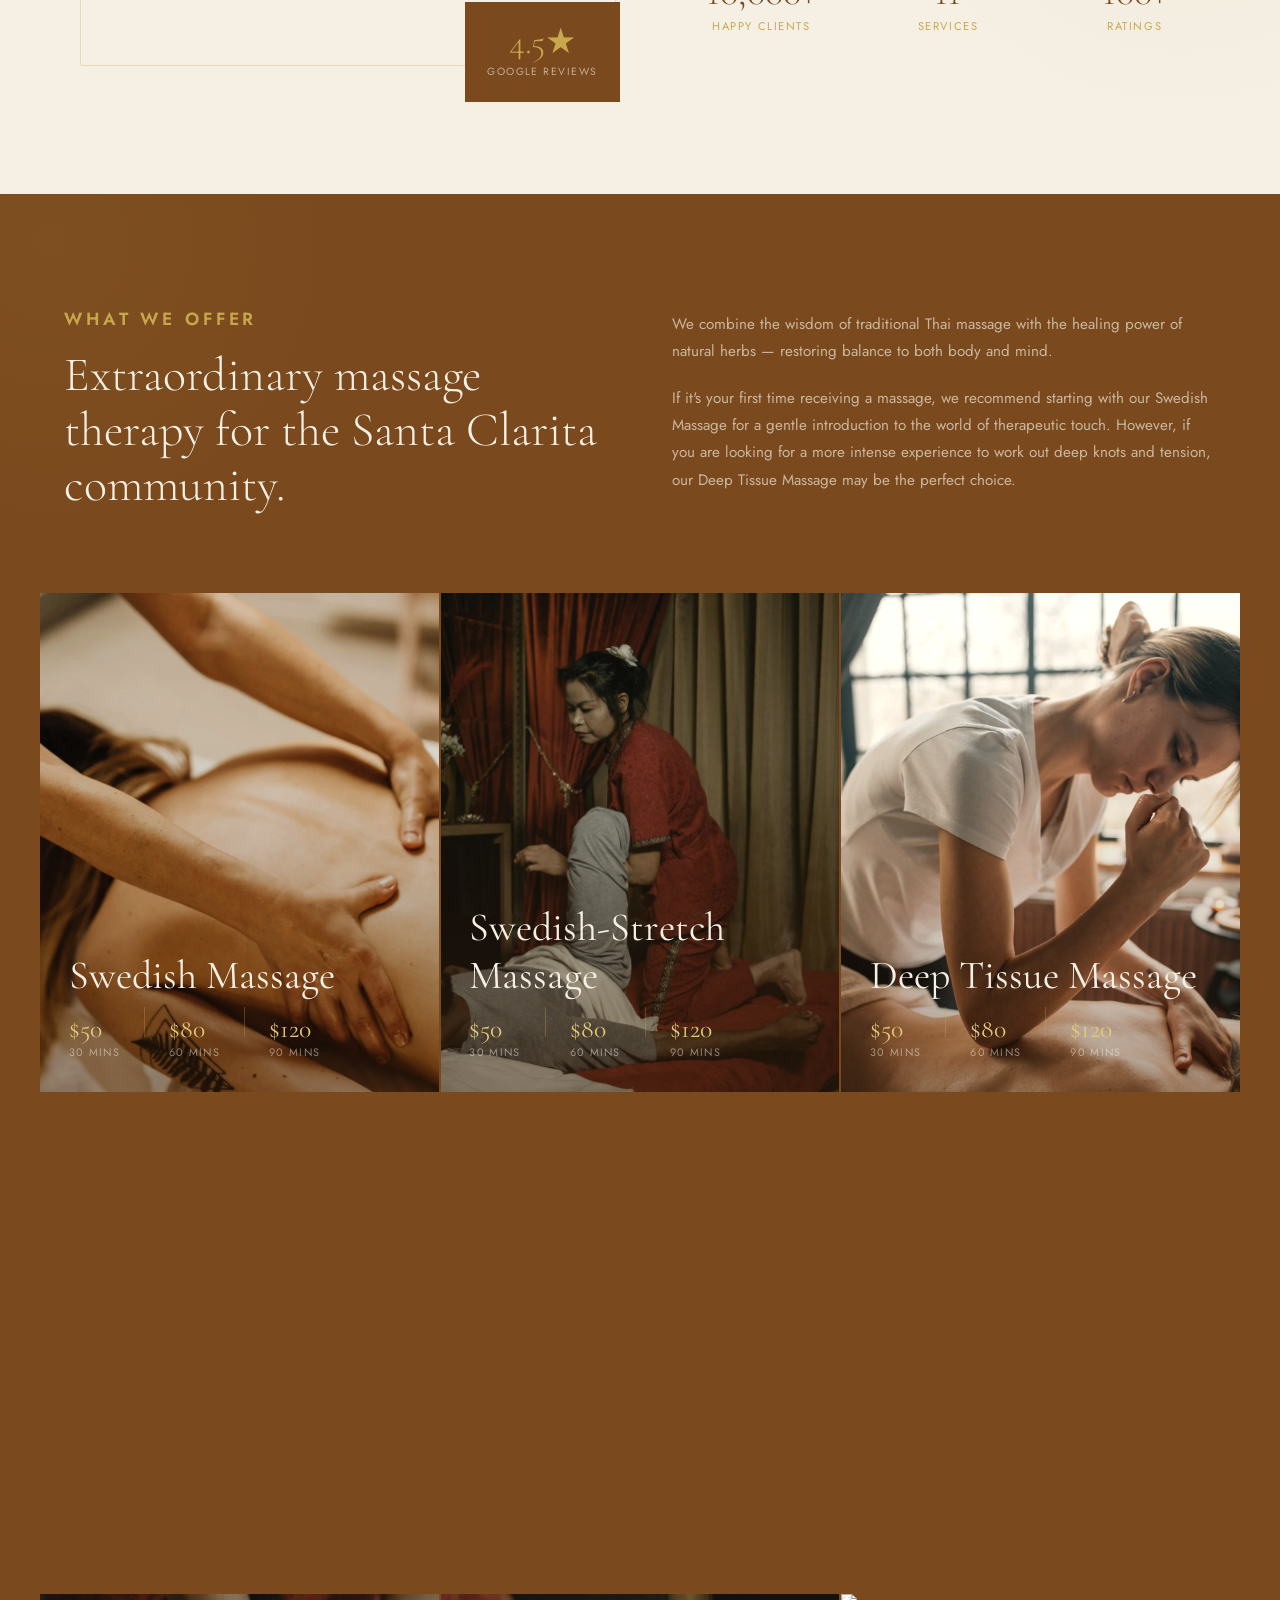
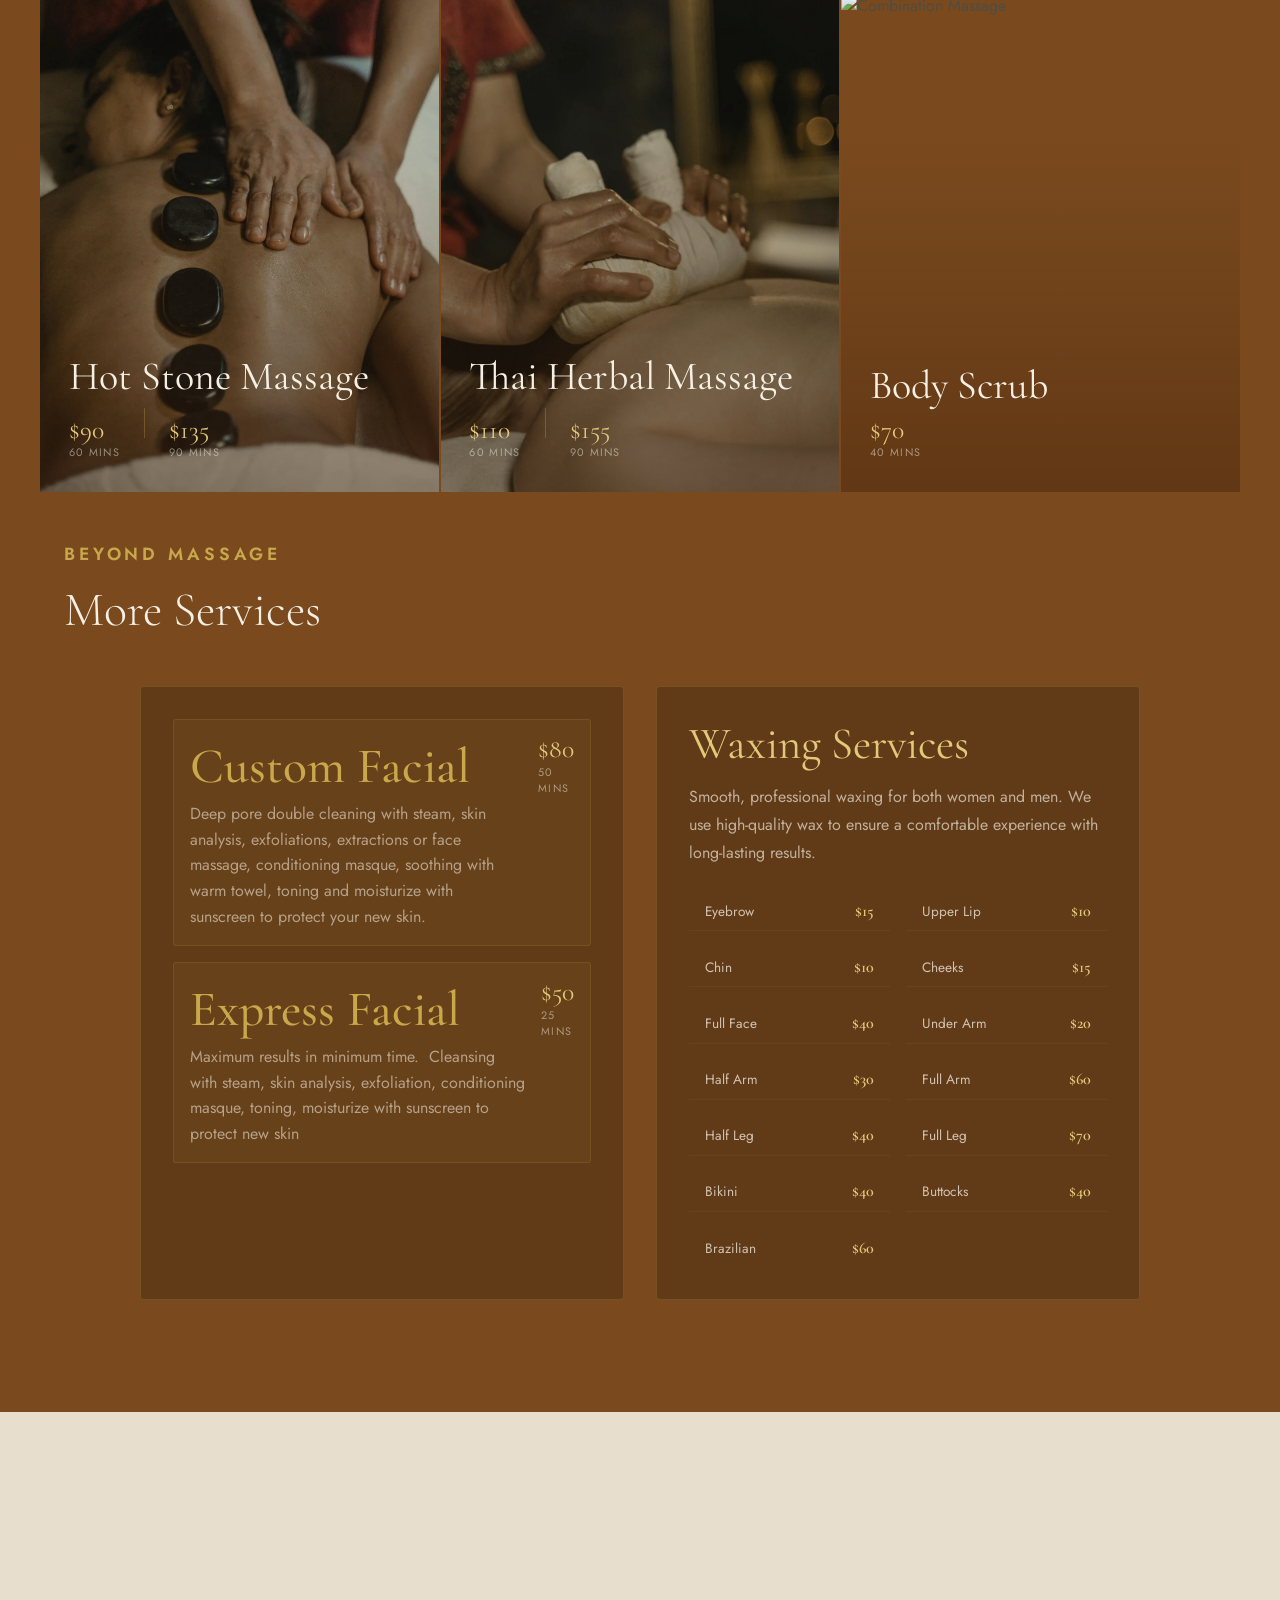
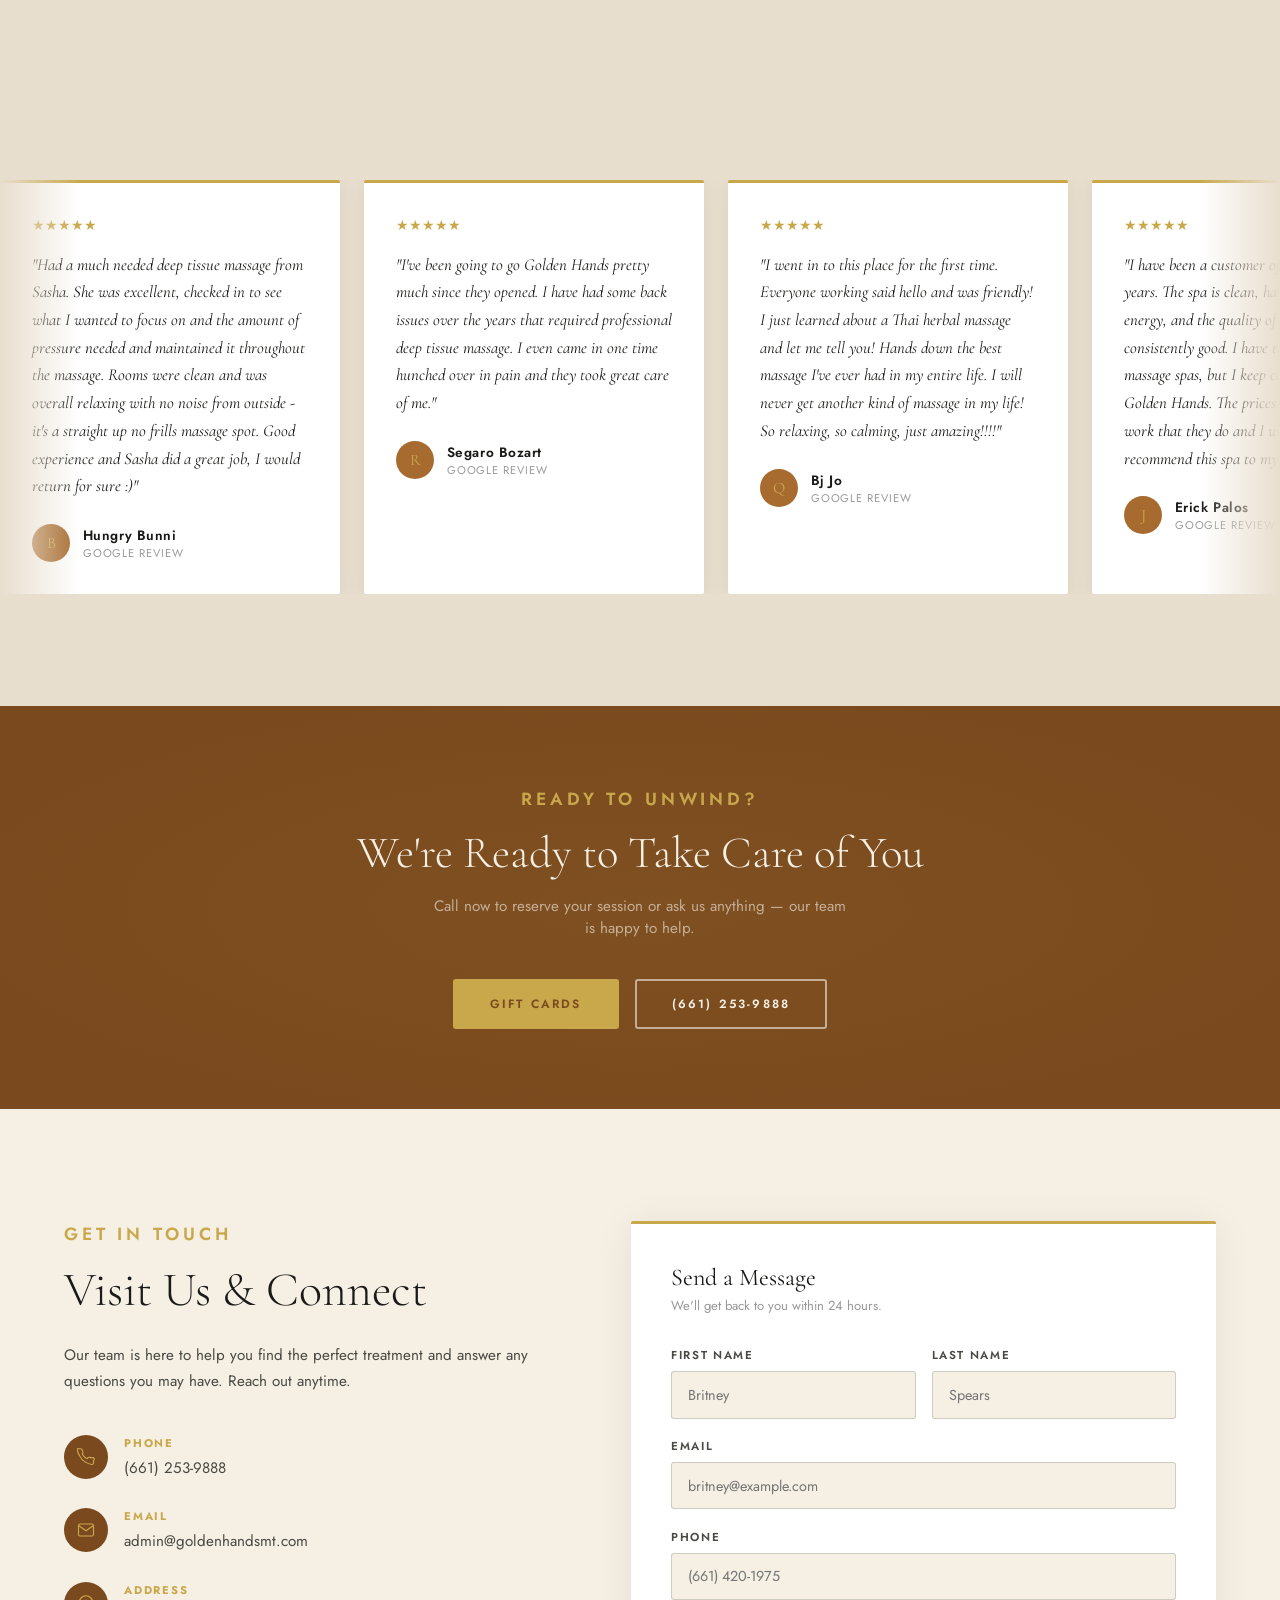
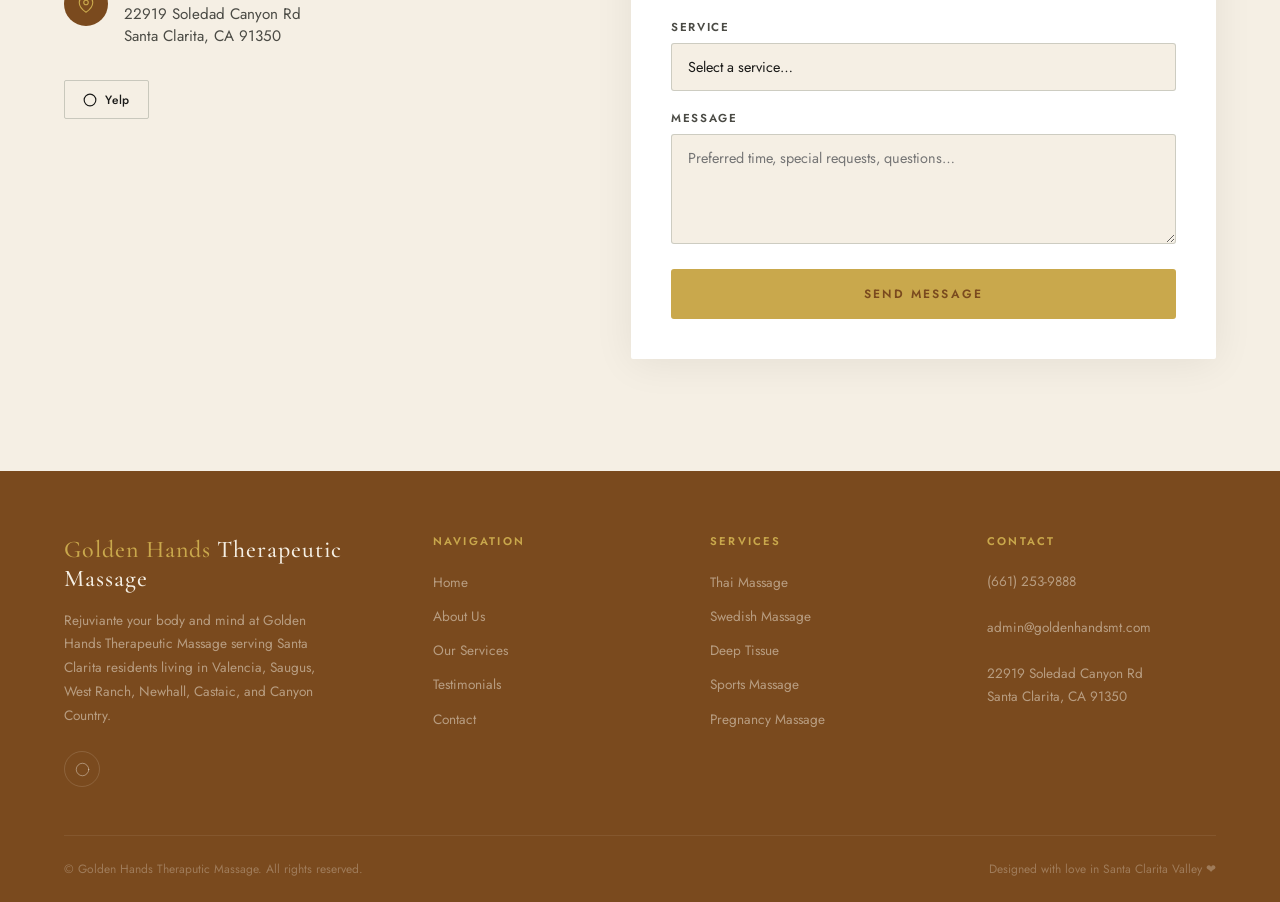
==== commit 9699c8d2: "not sure" ====
--- a/index.html
+++ b/index.html
@@ -361,28 +361,26 @@
               <h3>Waxing Services</h3>
               <p>Smooth, professional waxing for both women and men. We use high-quality wax to ensure a comfortable
                 experience with long-lasting results.</p>
-              <button class="btn btn-gold wax-toggle" onclick="toggleWax(this)">View Prices ↓</button>
-
-              <!-- Wax Price List (hidden by default) -->
+              <!-- Wax Price List -->
               <div class="wax-prices" id="wax-prices">
                 <div class="wax-grid">
-                  <div class="wax-table">
-                    <h4 class="wax-title">Women</h4>
+                  <!-- <div class="wax-table"> -->
+                    <!-- <h4 class="wax-title">Women</h4> -->
                     <div class="wax-row"><span>Eyebrow</span><span>$15</span></div>
                     <div class="wax-row"><span>Upper Lip</span><span>$10</span></div>
                     <div class="wax-row"><span>Chin</span><span>$10</span></div>
                     <div class="wax-row"><span>Cheeks</span><span>$15</span></div>
                     <div class="wax-row"><span>Full Face</span><span>$40</span></div>
                     <div class="wax-row"><span>Under Arm</span><span>$20</span></div>
-                    <div class="wax-row"><span>Half Arm</span><span>$25</span></div>
-                    <div class="wax-row"><span>Full Arm</span><span>$50</span></div>
-                    <div class="wax-row"><span>Half Leg</span><span>$35</span></div>
-                    <div class="wax-row"><span>Full Leg</span><span>$60</span></div>
+                    <div class="wax-row"><span>Half Arm</span><span>$30</span></div>
+                    <div class="wax-row"><span>Full Arm</span><span>$60</span></div>
+                    <div class="wax-row"><span>Half Leg</span><span>$40</span></div>
+                    <div class="wax-row"><span>Full Leg</span><span>$70</span></div>
                     <div class="wax-row"><span>Bikini</span><span>$40</span></div>
                     <div class="wax-row"><span>Buttocks</span><span>$40</span></div>
-                    <div class="wax-row"><span>Brazilian</span><span>$50</span></div>
+                    <div class="wax-row"><span>Brazilian</span><span>$60</span></div>
                   </div>
-                  <div class="wax-table">
+                  <!-- <div class="wax-table">
                     <h4 class="wax-title">Men</h4>
                     <div class="wax-row"><span>Eyebrow</span><span>$15</span></div>
                     <div class="wax-row"><span>Nose</span><span>$10</span></div>
@@ -399,7 +397,7 @@
                     <div class="wax-row"><span>Buttocks</span><span>$40</span></div>
                     <div class="wax-row"><span>Brazilian</span><span>$60</span></div>
                     <div class="wax-row"><span>Toes</span><span>$10</span></div>
-                  </div>
+                  </div> -->
                 </div>
                 <!-- <a href="#contact" class="btn btn-gold" style="margin-top:1.5rem">Book Waxing</a> -->
               </div>
@@ -847,12 +845,6 @@
     }, { threshold: 0.4 });
     sections.forEach(s => secObs.observe(s));
 
-    // ── Wax price toggle ─────────────────────────────
-    function toggleWax(btn) {
-      const prices = document.getElementById('wax-prices');
-      prices.classList.toggle('open');
-      btn.textContent = prices.classList.contains('open') ? 'Hide Prices ↑' : 'View Prices ↓';
-    }
   </script>
 </body>
 
--- a/styles/main.css
+++ b/styles/main.css
@@ -1359,22 +1359,8 @@
   letter-spacing: .08em;
 }
 
-/* Wax toggle button */
-.wax-toggle {
-  transition: var(--ease);
-}
-
 /* Wax price list */
 .wax-prices {
-  max-height: 0;
-  overflow: hidden;
-  transition: max-height .6s cubic-bezier(.25, .46, .45, .94), opacity .4s ease;
-  opacity: 0;
-}
-
-.wax-prices.open {
-  max-height: 1200px;
-  opacity: 1;
   margin-top: 1.5rem;
 }
 
